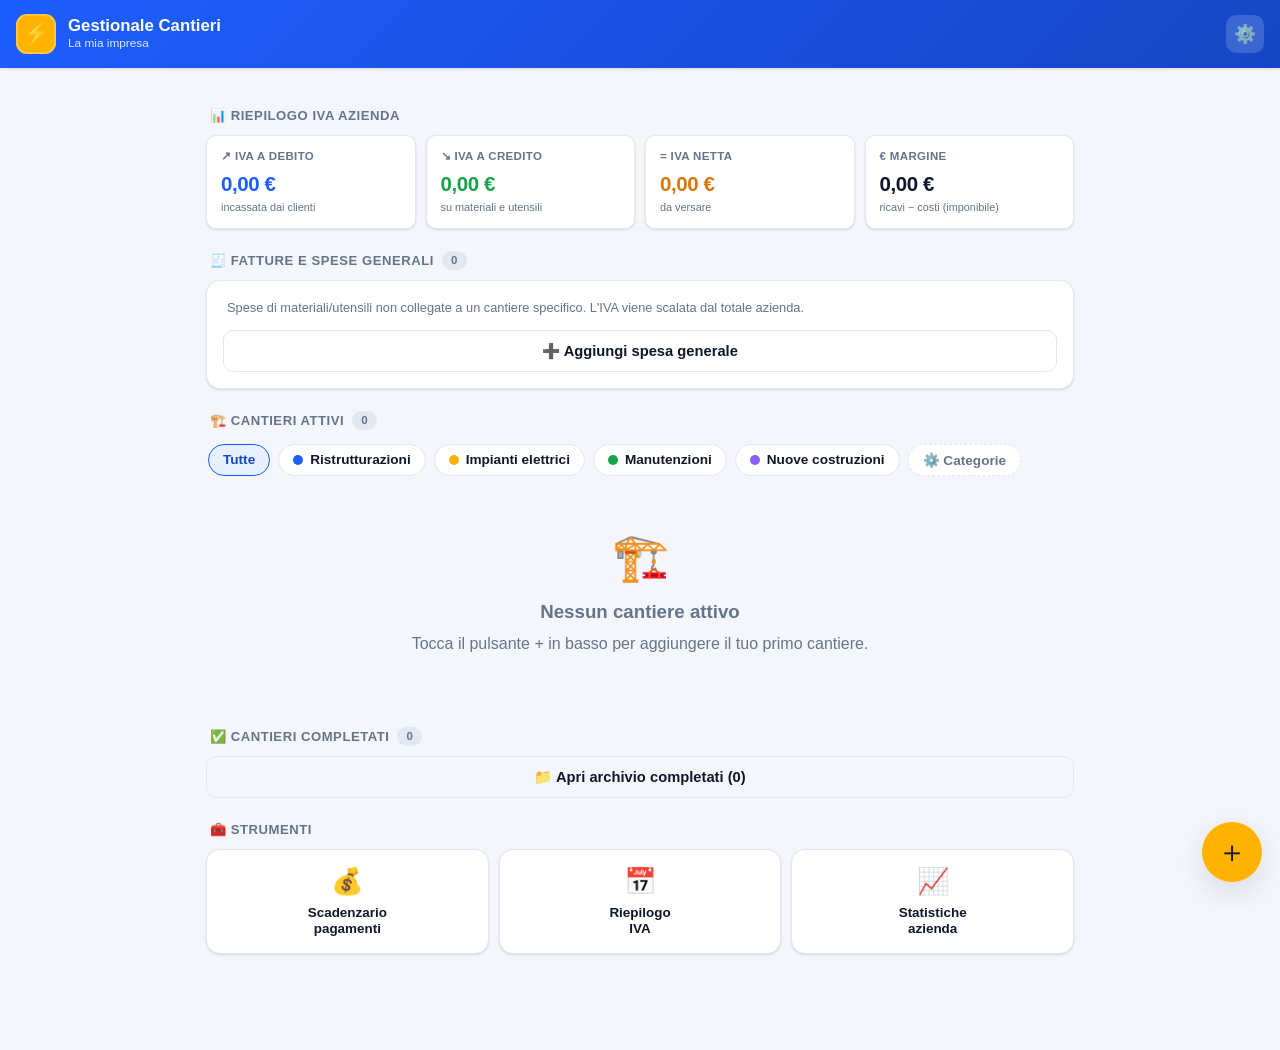
==== gestionale.html @ 8a5abad6 "Mostra la proiezione dell'IVA netta nel form della spesa Aggiungendo o modificando una spesa, il for" ====
<!DOCTYPE html>
<html lang="it">
<head>
<meta charset="UTF-8">
<meta name="viewport" content="width=device-width, initial-scale=1.0, viewport-fit=cover, maximum-scale=5.0">
<meta name="theme-color" content="#1e5eff">
<meta name="description" content="Gestionale cantieri per elettricista e impresa di ristrutturazioni: cantieri per categorie, fatture, scarico IVA, scadenzario, preventivi, statistiche.">
<meta name="apple-mobile-web-app-capable" content="yes">
<meta name="apple-mobile-web-app-title" content="Cantieri">
<link rel="icon" href="[data-uri]" type="image/svg+xml">
<title>Gestionale Cantieri</title>
<style>
/* =========================================================================
   Gestionale Cantieri — Foglio di stile
   Mobile-first, tema chiaro/scuro automatico. Nessuna dipendenza esterna.
   ========================================================================= */

:root {
  --primary: #1e5eff;
  --primary-dark: #1546c4;
  --primary-soft: #e8efff;
  --accent: #ffb300;        /* giallo "elettrico" */
  --accent-dark: #e09e00;

  --ok: #16a34a;
  --ok-soft: #e6f6ec;
  --warn: #d97706;
  --warn-soft: #fdf1dd;
  --danger: #dc2626;
  --danger-soft: #fbe6e6;

  --bg: #f4f6fb;
  --surface: #ffffff;
  --surface-2: #f8fafc;
  --border: #e2e8f0;
  --text: #0f172a;
  --text-soft: #64748b;
  --shadow: 0 1px 3px rgba(15, 23, 42, .08), 0 1px 2px rgba(15, 23, 42, .06);
  --shadow-lg: 0 10px 30px rgba(15, 23, 42, .12);
  --radius: 14px;
  --radius-sm: 10px;
  --safe-bottom: env(safe-area-inset-bottom, 0px);
}

/* Token del tema scuro, riusati sia dalla preferenza di sistema sia dal
   toggle esplicito del visualizzatore (data-theme). */
@media (prefers-color-scheme: dark) {
  :root {
    --primary: #5b8bff;
    --primary-dark: #3b6ff0;
    --primary-soft: #16244a;
    --accent: #ffc23d;
    --accent-dark: #e0a52a;

    --ok: #4ade80;
    --ok-soft: #10321f;
    --warn: #fbbf24;
    --warn-soft: #34260c;
    --danger: #f87171;
    --danger-soft: #3a1414;

    --bg: #0b1020;
    --surface: #131a2e;
    --surface-2: #0f1526;
    --border: #263149;
    --text: #e9eefb;
    --text-soft: #93a1bd;
    --shadow: 0 1px 3px rgba(0, 0, 0, .4);
    --shadow-lg: 0 12px 32px rgba(0, 0, 0, .5);
  }
}

/* Il toggle del visualizzatore stampa data-theme sul root: deve vincere
   sulla preferenza di sistema in entrambe le direzioni. */
:root[data-theme="dark"] {
  --primary: #5b8bff;
  --primary-dark: #3b6ff0;
  --primary-soft: #16244a;
  --accent: #ffc23d;
  --accent-dark: #e0a52a;
  --ok: #4ade80;
  --ok-soft: #10321f;
  --warn: #fbbf24;
  --warn-soft: #34260c;
  --danger: #f87171;
  --danger-soft: #3a1414;
  --bg: #0b1020;
  --surface: #131a2e;
  --surface-2: #0f1526;
  --border: #263149;
  --text: #e9eefb;
  --text-soft: #93a1bd;
  --shadow: 0 1px 3px rgba(0, 0, 0, .4);
  --shadow-lg: 0 12px 32px rgba(0, 0, 0, .5);
}
:root[data-theme="light"] {
  --primary: #1e5eff;
  --primary-dark: #1546c4;
  --primary-soft: #e8efff;
  --accent: #ffb300;
  --accent-dark: #e09e00;
  --ok: #16a34a;
  --ok-soft: #e6f6ec;
  --warn: #d97706;
  --warn-soft: #fdf1dd;
  --danger: #dc2626;
  --danger-soft: #fbe6e6;
  --bg: #f4f6fb;
  --surface: #ffffff;
  --surface-2: #f8fafc;
  --border: #e2e8f0;
  --text: #0f172a;
  --text-soft: #64748b;
  --shadow: 0 1px 3px rgba(15, 23, 42, .08), 0 1px 2px rgba(15, 23, 42, .06);
  --shadow-lg: 0 10px 30px rgba(15, 23, 42, .12);
}

* { box-sizing: border-box; }

html, body { margin: 0; padding: 0; }

body {
  font-family: -apple-system, BlinkMacSystemFont, "Segoe UI", Roboto, Helvetica, Arial, sans-serif;
  background: var(--bg);
  color: var(--text);
  line-height: 1.45;
  -webkit-font-smoothing: antialiased;
  -webkit-tap-highlight-color: transparent;
}

/* ------------------------------ Layout ---------------------------------- */
.app-header {
  position: sticky;
  top: 0;
  z-index: 20;
  background: linear-gradient(135deg, var(--primary), var(--primary-dark));
  color: #fff;
  padding: 14px 16px calc(14px);
  box-shadow: var(--shadow);
}
.app-header .brand {
  display: flex;
  align-items: center;
  gap: 12px;
}
.app-header .logo {
  width: 40px; height: 40px;
  border-radius: 11px;
  background: var(--accent);
  color: #1a1a1a;
  display: grid; place-items: center;
  font-size: 22px;
  flex: 0 0 auto;
  box-shadow: inset 0 0 0 2px rgba(255,255,255,.25);
}
.app-header h1 {
  font-size: 1.05rem;
  margin: 0;
  line-height: 1.15;
  font-weight: 700;
}
.app-header .sub {
  font-size: .74rem;
  opacity: .85;
  margin: 0;
}
.app-header .header-actions {
  margin-left: auto;
  display: flex;
  gap: 8px;
}
.icon-btn {
  background: rgba(255,255,255,.16);
  border: none;
  color: #fff;
  width: 38px; height: 38px;
  border-radius: 10px;
  font-size: 18px;
  cursor: pointer;
  display: grid; place-items: center;
  transition: background .15s;
}
.icon-btn:hover { background: rgba(255,255,255,.28); }

main {
  max-width: 900px;
  margin: 0 auto;
  padding: 16px 16px calc(96px + var(--safe-bottom));
}

.view { animation: fade .2s ease; }
@keyframes fade { from { opacity: 0; transform: translateY(4px); } to { opacity: 1; transform: none; } }

.section-title {
  font-size: .82rem;
  text-transform: uppercase;
  letter-spacing: .04em;
  color: var(--text-soft);
  font-weight: 700;
  margin: 22px 4px 10px;
  display: flex;
  align-items: center;
  gap: 8px;
}
.section-title .count {
  background: var(--border);
  color: var(--text-soft);
  border-radius: 20px;
  padding: 1px 9px;
  font-size: .72rem;
}

/* ------------------------------ Cards ----------------------------------- */
.card {
  background: var(--surface);
  border: 1px solid var(--border);
  border-radius: var(--radius);
  box-shadow: var(--shadow);
  padding: 16px;
}

/* Riepilogo IVA */
.summary-grid {
  display: grid;
  grid-template-columns: repeat(2, 1fr);
  gap: 10px;
}
@media (min-width: 620px) { .summary-grid { grid-template-columns: repeat(4, 1fr); } }

.stat {
  background: var(--surface);
  border: 1px solid var(--border);
  border-radius: var(--radius-sm);
  padding: 12px 14px;
  box-shadow: var(--shadow);
}
.stat .label {
  font-size: .72rem;
  color: var(--text-soft);
  font-weight: 600;
  text-transform: uppercase;
  letter-spacing: .03em;
  display: flex; align-items: center; gap: 5px;
}
.stat .value {
  font-size: 1.28rem;
  font-weight: 800;
  margin-top: 4px;
  letter-spacing: -.02em;
}
.stat.debito .value { color: var(--primary); }
.stat.credito .value { color: var(--ok); }
.stat.netta   .value { color: var(--warn); }
.stat.netta.credito-favore .value { color: var(--ok); }
.stat.margine .value { color: var(--text); }
.stat .hint { font-size: .68rem; color: var(--text-soft); margin-top: 2px; }

/* ------------------------- Categorie / filtri --------------------------- */
.chips {
  display: flex;
  gap: 8px;
  overflow-x: auto;
  padding: 4px 2px 8px;
  -webkit-overflow-scrolling: touch;
  scrollbar-width: thin;
}
.chip {
  flex: 0 0 auto;
  border: 1.5px solid var(--border);
  background: var(--surface);
  color: var(--text);
  border-radius: 30px;
  padding: 7px 14px;
  font-size: .85rem;
  font-weight: 600;
  cursor: pointer;
  white-space: nowrap;
  display: inline-flex;
  align-items: center;
  gap: 7px;
  transition: all .15s;
}
.chip .dot { width: 10px; height: 10px; border-radius: 50%; flex: 0 0 auto; }
.chip.active {
  border-color: var(--primary);
  background: var(--primary-soft);
  color: var(--primary-dark);
}
.chip.manage { border-style: dashed; color: var(--text-soft); }

/* ------------------------- Lista cantieri ------------------------------- */
.cantiere-group { margin-bottom: 8px; }

.cantiere-card {
  background: var(--surface);
  border: 1px solid var(--border);
  border-left: 5px solid var(--cat, var(--primary));
  border-radius: var(--radius);
  box-shadow: var(--shadow);
  padding: 14px 16px;
  margin-bottom: 10px;
  cursor: pointer;
  transition: transform .12s, box-shadow .12s;
  display: block;
  width: 100%;
  text-align: left;
}
.cantiere-card:hover { transform: translateY(-1px); box-shadow: var(--shadow-lg); }
.cantiere-card .cc-top {
  display: flex; align-items: flex-start; gap: 10px;
}
.cantiere-card .cc-name { font-weight: 700; font-size: 1.02rem; }
.cantiere-card .cc-client { color: var(--text-soft); font-size: .85rem; }
.cantiere-card .cc-meta {
  display: flex; flex-wrap: wrap; gap: 8px 14px;
  margin-top: 10px; font-size: .8rem; color: var(--text-soft);
}
.cantiere-card .cc-meta b { color: var(--text); font-weight: 700; }
.badge {
  font-size: .68rem; font-weight: 700; padding: 3px 9px; border-radius: 20px;
  text-transform: uppercase; letter-spacing: .03em; white-space: nowrap;
}
.badge.cat { color: #fff; }
.badge.stato-attivo { background: var(--primary-soft); color: var(--primary-dark); }
.badge.stato-completato { background: var(--ok-soft); color: var(--ok); }
.badge.attach { background: var(--warn-soft); color: var(--warn); }
.ml-auto { margin-left: auto; }

/* ------------------------------ Bottoni --------------------------------- */
.btn {
  appearance: none;
  border: 1.5px solid transparent;
  border-radius: var(--radius-sm);
  padding: 11px 16px;
  font-size: .92rem;
  font-weight: 700;
  cursor: pointer;
  display: inline-flex;
  align-items: center;
  justify-content: center;
  gap: 8px;
  transition: filter .15s, background .15s, transform .1s;
  text-decoration: none;
  font-family: inherit;
}
.btn:active { transform: scale(.98); }
.btn-primary { background: var(--primary); color: #fff; }
.btn-primary:hover { filter: brightness(1.05); }
.btn-accent { background: var(--accent); color: #1a1a1a; }
.btn-accent:hover { filter: brightness(1.03); }
.btn-ghost { background: transparent; border-color: var(--border); color: var(--text); }
.btn-ghost:hover { background: var(--surface-2); }
.btn-danger { background: var(--danger-soft); color: var(--danger); }
.btn-danger:hover { filter: brightness(.97); }
.btn-ok { background: var(--ok); color: #fff; }
.btn-block { width: 100%; }
.btn-sm { padding: 8px 12px; font-size: .84rem; }
.btn:disabled { opacity: .5; cursor: not-allowed; }

/* Floating action button */
.fab {
  position: fixed;
  right: 18px;
  bottom: calc(18px + var(--safe-bottom));
  z-index: 30;
  background: var(--accent);
  color: #1a1a1a;
  border: none;
  border-radius: 50%;
  width: 60px; height: 60px;
  font-size: 30px;
  box-shadow: var(--shadow-lg);
  cursor: pointer;
  display: grid; place-items: center;
  transition: transform .12s;
}
.fab:active { transform: scale(.93); }

/* --------------------------- Dettaglio cantiere ------------------------- */
.detail-header {
  display: flex; align-items: center; gap: 12px; margin-bottom: 14px;
}
.back-btn {
  background: var(--surface); border: 1px solid var(--border);
  color: var(--text); border-radius: 10px; width: 40px; height: 40px;
  font-size: 20px; cursor: pointer; flex: 0 0 auto; box-shadow: var(--shadow);
}
.detail-header h2 { margin: 0; font-size: 1.2rem; }
.detail-header .dh-sub { color: var(--text-soft); font-size: .85rem; }

.info-row {
  display: flex; justify-content: space-between; gap: 12px;
  padding: 9px 0; border-bottom: 1px solid var(--border); font-size: .92rem;
}
.info-row:last-child { border-bottom: none; }
.info-row .k { color: var(--text-soft); }
.info-row .v { font-weight: 600; text-align: right; }

/* Spese / righe fattura */
.expense-row {
  display: flex; align-items: center; gap: 12px;
  padding: 12px; border: 1px solid var(--border); border-radius: var(--radius-sm);
  margin-bottom: 8px; background: var(--surface-2);
}
.expense-row .ex-icon {
  width: 38px; height: 38px; border-radius: 9px; flex: 0 0 auto;
  display: grid; place-items: center; font-size: 18px;
  background: var(--surface); border: 1px solid var(--border);
}
.expense-row .ex-body { flex: 1 1 auto; min-width: 0; }
.expense-row .ex-title { font-weight: 700; font-size: .92rem; }
.expense-row .ex-sub { font-size: .76rem; color: var(--text-soft); }
.expense-row .ex-amount { text-align: right; flex: 0 0 auto; }
.expense-row .ex-amount .tot { font-weight: 800; }
.expense-row .ex-amount .iva { font-size: .72rem; color: var(--ok); }

.attachment-link {
  display: inline-flex; align-items: center; gap: 6px;
  font-size: .78rem; color: var(--primary); text-decoration: none; font-weight: 600;
  margin-top: 2px;
}

.empty {
  text-align: center; padding: 40px 20px; color: var(--text-soft);
}
.empty .big { font-size: 46px; margin-bottom: 8px; }
.empty p { margin: 6px 0; }

/* ------------------------------ Modale ---------------------------------- */
.modal-backdrop {
  position: fixed; inset: 0; z-index: 50;
  background: rgba(15, 23, 42, .55);
  display: flex; align-items: flex-end; justify-content: center;
  padding: 0;
  animation: fade .15s ease;
}
@media (min-width: 640px) {
  .modal-backdrop { align-items: center; padding: 20px; }
}
.modal {
  background: var(--surface);
  width: 100%;
  max-width: 560px;
  max-height: 92vh;
  overflow-y: auto;
  border-radius: 20px 20px 0 0;
  box-shadow: var(--shadow-lg);
  animation: slideup .22s ease;
  padding-bottom: calc(16px + var(--safe-bottom));
}
@media (min-width: 640px) { .modal { border-radius: 20px; } }
@keyframes slideup { from { transform: translateY(30px); opacity: .6; } to { transform: none; opacity: 1; } }

.modal-head {
  position: sticky; top: 0; background: var(--surface);
  padding: 18px 18px 12px; border-bottom: 1px solid var(--border);
  display: flex; align-items: center; gap: 10px; z-index: 2;
}
.modal-head h3 { margin: 0; font-size: 1.08rem; flex: 1 1 auto; }
.modal-head .close { background: var(--surface-2); border: 1px solid var(--border);
  width: 34px; height: 34px; border-radius: 9px; cursor: pointer; font-size: 18px; color: var(--text); }
.modal-body { padding: 16px 18px; }
.modal-foot {
  padding: 12px 18px; display: flex; gap: 10px;
  position: sticky; bottom: 0; background: var(--surface);
  border-top: 1px solid var(--border);
}

/* ------------------------------ Form ------------------------------------ */
.field { margin-bottom: 14px; }
.field label {
  display: block; font-size: .8rem; font-weight: 700;
  color: var(--text-soft); margin-bottom: 6px;
}
.field input, .field select, .field textarea {
  width: 100%; padding: 11px 12px; font-size: 16px; /* 16px evita zoom su iOS */
  border: 1.5px solid var(--border); border-radius: var(--radius-sm);
  background: var(--surface-2); color: var(--text); font-family: inherit;
}
.field input:focus, .field select:focus, .field textarea:focus {
  outline: none; border-color: var(--primary); background: var(--surface);
}
.field textarea { min-height: 70px; resize: vertical; }
.field-row { display: grid; grid-template-columns: 1fr 1fr; gap: 12px; }
.field .hint { font-size: .72rem; color: var(--text-soft); margin-top: 4px; font-weight: 400; }

.seg { display: flex; gap: 0; border: 1.5px solid var(--border); border-radius: var(--radius-sm); overflow: hidden; }
.seg button {
  flex: 1; padding: 10px; background: var(--surface-2); border: none;
  color: var(--text-soft); font-weight: 700; cursor: pointer; font-size: .88rem; font-family: inherit;
}
.seg button.active { background: var(--primary); color: #fff; }

/* file picker */
.file-drop {
  border: 1.5px dashed var(--border); border-radius: var(--radius-sm);
  padding: 14px; text-align: center; background: var(--surface-2); cursor: pointer;
  font-size: .85rem; color: var(--text-soft);
}
.file-drop.has-file { border-style: solid; border-color: var(--ok); color: var(--text); background: var(--ok-soft); }
.file-current { display: flex; align-items: center; gap: 8px; justify-content: center; font-weight: 600; }

/* mini riepilogo iva nel form */
.iva-preview {
  background: var(--primary-soft); border-radius: var(--radius-sm);
  padding: 10px 12px; font-size: .85rem; display: flex; justify-content: space-between;
  color: var(--primary-dark); font-weight: 700; margin-top: 4px;
}

/* proiezione: effetto della spesa sull'IVA netta prevista */
.iva-proj {
  margin-top: 8px; border: 1px solid var(--border); border-radius: var(--radius-sm);
  background: var(--surface-2); padding: 10px 12px;
}
.iva-proj .proj-title {
  font-size: .72rem; font-weight: 800; color: var(--text-soft);
  text-transform: uppercase; letter-spacing: .03em; margin-bottom: 8px;
}
.iva-proj .proj-row {
  display: flex; justify-content: space-between; align-items: baseline;
  font-size: .86rem; padding: 4px 0; gap: 10px;
}
.iva-proj .proj-row span { color: var(--text); }
.iva-proj .proj-row em { color: var(--text-soft); font-style: normal; font-size: .76rem; }
.iva-proj .proj-row b { font-weight: 800; white-space: nowrap; }
.iva-proj .proj-row .add { color: var(--ok); font-size: .72rem; font-weight: 800; }
.iva-proj .proj-row.net {
  border-top: 1px dashed var(--border); margin-top: 4px; padding-top: 8px; font-size: .92rem;
}
.iva-proj .proj-row.net span { font-weight: 700; }
.iva-proj .proj-row.net b.versare { color: var(--warn); }
.iva-proj .proj-row.net b.credito { color: var(--ok); }

/* Categorie manager */
.cat-item {
  display: flex; align-items: center; gap: 10px; padding: 8px;
  border: 1px solid var(--border); border-radius: var(--radius-sm); margin-bottom: 8px;
}
.cat-item input[type=text] { flex: 1; padding: 8px 10px; font-size: 15px; border: 1px solid var(--border); border-radius: 8px; background: var(--surface-2); color: var(--text); }
.cat-item input[type=color] { width: 40px; height: 38px; border: 1px solid var(--border); border-radius: 8px; padding: 2px; background: var(--surface-2); cursor: pointer; }
.cat-item button { background: var(--danger-soft); color: var(--danger); border: none; width: 38px; height: 38px; border-radius: 8px; cursor: pointer; font-size: 16px; }

/* toast */
.toast {
  position: fixed; left: 50%; bottom: calc(90px + var(--safe-bottom));
  transform: translateX(-50%);
  background: var(--text); color: var(--bg);
  padding: 11px 18px; border-radius: 30px; font-size: .88rem; font-weight: 600;
  box-shadow: var(--shadow-lg); z-index: 60; opacity: 0; transition: opacity .2s, transform .2s;
  pointer-events: none; max-width: 90vw; text-align: center;
}
.toast.show { opacity: 1; transform: translateX(-50%) translateY(-4px); }

.hidden { display: none !important; }

/* progress bar sotto header per completamento cantiere */
.mini-note { font-size: .8rem; color: var(--text-soft); margin: 2px 4px 0; }

.divider { height: 1px; background: var(--border); margin: 16px 0; border: none; }

.row-actions { display: flex; gap: 8px; flex-wrap: wrap; margin-top: 12px; }
.row-actions .btn { flex: 1 1 auto; }

.tag-tipo { font-size: .68rem; padding: 2px 7px; border-radius: 6px; background: var(--border); color: var(--text-soft); font-weight: 700; }

/* ------------------------- Strumenti (dashboard) ------------------------ */
.tools-grid { display: grid; grid-template-columns: 1fr 1fr; gap: 10px; }
.tools-grid.tools-3 { grid-template-columns: repeat(3, 1fr); }
.tool-btn {
  background: var(--surface); border: 1px solid var(--border); border-radius: var(--radius);
  box-shadow: var(--shadow); padding: 16px 10px; cursor: pointer; color: var(--text);
  display: flex; flex-direction: column; align-items: center; gap: 8px;
  font-weight: 700; font-size: .84rem; text-align: center; line-height: 1.2; font-family: inherit;
  transition: transform .12s, box-shadow .12s;
}
.tool-btn:hover { transform: translateY(-1px); box-shadow: var(--shadow-lg); }
.tool-btn .ti { font-size: 26px; }

/* ------------------------------ Banner scadenze ------------------------- */
.scad-banner {
  width: 100%; margin-top: 12px; border: 1px solid var(--border); background: var(--surface);
  border-radius: var(--radius); box-shadow: var(--shadow); padding: 12px 16px; cursor: pointer;
  display: flex; align-items: center; justify-content: space-around; gap: 10px;
  font-size: .82rem; color: var(--text-soft); font-weight: 600; font-family: inherit; text-align: center;
}
.scad-banner b { display: block; font-size: 1.05rem; color: var(--text); margin-top: 2px; }
.scad-banner .sep { width: 1px; height: 34px; background: var(--border); }
.scad-banner:hover { box-shadow: var(--shadow-lg); }

/* --------------------------- Badge pagamento ---------------------------- */
.pay-badge { font-size: .68rem; font-weight: 800; padding: 2px 8px; border-radius: 20px; letter-spacing: .02em; }
.pay-badge.paid { background: var(--ok-soft); color: var(--ok); }
.pay-badge.due { background: var(--warn-soft); color: var(--warn); }

/* --------------------------- Tabella trimestri -------------------------- */
.tri-head, .tri-row {
  display: grid; grid-template-columns: 1.7fr 1fr 1fr 1fr; gap: 6px; align-items: center;
  padding: 9px 4px; font-size: .82rem; text-align: right;
}
.tri-head { font-size: .68rem; text-transform: uppercase; letter-spacing: .03em; color: var(--text-soft); font-weight: 700; border-bottom: 1.5px solid var(--border); }
.tri-head span:first-child, .tri-row .tri-nome { text-align: left; }
.tri-row { border-bottom: 1px solid var(--border); }
.tri-row .tri-nome { font-weight: 600; font-size: .8rem; }
.tri-row.tri-tot { border-top: 2px solid var(--border); border-bottom: none; font-weight: 800; margin-top: 2px; }
.tri-row.tri-tot .tri-nome { font-weight: 800; }

/* ---------------------------- Voci preventivo --------------------------- */
.voci-table { margin: 10px 0; border-top: 1px solid var(--border); }
.voce-line { display: flex; gap: 8px; padding: 7px 0; border-bottom: 1px solid var(--border); font-size: .86rem; align-items: center; }
.voce-line .d { flex: 1 1 auto; min-width: 0; }
.voce-line .q { color: var(--text-soft); font-size: .78rem; white-space: nowrap; }
.voce-line .t { font-weight: 700; white-space: nowrap; min-width: 70px; text-align: right; }

.voce-input { margin-bottom: 10px; padding: 10px; border: 1px solid var(--border); border-radius: var(--radius-sm); background: var(--surface-2); }
.voce-input > input { width: 100%; padding: 9px 10px; font-size: 16px; border: 1.5px solid var(--border); border-radius: 8px; background: var(--surface); color: var(--text); margin-bottom: 8px; }
.voce-nums { display: flex; align-items: center; gap: 6px; }
.voce-nums input { flex: 1; padding: 9px 8px; font-size: 16px; border: 1.5px solid var(--border); border-radius: 8px; background: var(--surface); color: var(--text); min-width: 0; }
.voce-nums .times { color: var(--text-soft); font-weight: 700; }
.voce-nums .voce-del { background: var(--danger-soft); color: var(--danger); border: none; width: 40px; height: 40px; border-radius: 8px; cursor: pointer; font-size: 15px; flex: 0 0 auto; }

.prev-badge { font-size: .72rem; font-weight: 700; padding: 3px 10px; border-radius: 20px; }
.prev-badge.s-bozza { background: var(--border); color: var(--text-soft); }
.prev-badge.s-inviato { background: var(--primary-soft); color: var(--primary-dark); }
.prev-badge.s-accettato { background: var(--ok-soft); color: var(--ok); }
.prev-badge.s-rifiutato { background: var(--danger-soft); color: var(--danger); }

/* ------------------------------ Galleria foto --------------------------- */
.foto-grid { display: grid; grid-template-columns: repeat(3, 1fr); gap: 8px; margin-bottom: 4px; }
@media (min-width: 520px) { .foto-grid { grid-template-columns: repeat(4, 1fr); } }
.foto-item { position: relative; aspect-ratio: 1; border-radius: var(--radius-sm); overflow: hidden; border: 1px solid var(--border); background: var(--surface-2); }
.foto-item img { width: 100%; height: 100%; object-fit: cover; cursor: pointer; display: block; }
.foto-del {
  position: absolute; top: 4px; right: 4px; width: 26px; height: 26px; border-radius: 50%;
  background: rgba(15,23,42,.65); color: #fff; border: none; cursor: pointer; font-size: 13px;
  display: grid; place-items: center; line-height: 1;
}

/* ------------------------------ Logo impresa ---------------------------- */
.logo-setting { display: flex; align-items: center; gap: 14px; }
.logo-preview {
  width: 84px; height: 84px; flex: 0 0 auto; border: 1.5px dashed var(--border);
  border-radius: var(--radius-sm); background: var(--surface-2); display: grid; place-items: center;
  overflow: hidden; text-align: center; color: var(--text-soft); font-size: .72rem; font-weight: 600;
}
.logo-preview img { max-width: 100%; max-height: 100%; object-fit: contain; }

/* ------------------------------ Grafici a barre ------------------------- */
.bars { display: flex; flex-direction: column; gap: 12px; }
.bar-row { display: grid; grid-template-columns: 92px 1fr auto; gap: 10px; align-items: center; }
.bar-label { font-size: .8rem; font-weight: 600; overflow: hidden; text-overflow: ellipsis; white-space: nowrap; }
.bar-track { background: var(--surface-2); border-radius: 20px; height: 16px; overflow: hidden; border: 1px solid var(--border); }
.bar-fill { height: 100%; border-radius: 20px; min-width: 3px; transition: width .3s ease; }
.bar-val { font-size: .8rem; font-weight: 800; white-space: nowrap; }

</style>
</head>
<body>
<header class="app-header">
    <div class="brand">
      <div class="logo">⚡</div>
      <div style="min-width:0">
        <h1>Gestionale Cantieri</h1>
        <p class="sub" id="header-sub">Caricamento…</p>
      </div>
      <div class="header-actions">
        <button class="icon-btn" data-action="settings" title="Impostazioni e backup" aria-label="Impostazioni">⚙️</button>
      </div>
    </div>
  </header>

  <main id="app">
    <div class="empty"><div class="big">⚡</div><p>Caricamento in corso…</p></div>
  </main>

  <button class="fab" id="fab" title="Nuovo cantiere" aria-label="Nuovo cantiere">＋</button>
<script>
/* =========================================================================
   db.js — Persistenza locale con IndexedDB
   - Un archivio "kv" per lo stato dell'app (JSON: categorie, cantieri, spese)
   - Un archivio "files" per gli allegati (fatture in foto/PDF salvate come Blob)
   Tutto resta sul dispositivo dell'utente. Nessun server, nessun invio online.
   ========================================================================= */
(function (global) {
  'use strict';

  const DB_NAME = 'gestionale-cantieri';
  const DB_VERSION = 1;
  const STORE_KV = 'kv';
  const STORE_FILES = 'files';
  const STATE_KEY = 'state';

  let _db = null;

  function open() {
    return new Promise((resolve, reject) => {
      if (_db) return resolve(_db);
      if (!global.indexedDB) return reject(new Error('IndexedDB non supportato su questo browser.'));
      const req = indexedDB.open(DB_NAME, DB_VERSION);
      req.onupgradeneeded = (e) => {
        const db = e.target.result;
        if (!db.objectStoreNames.contains(STORE_KV)) db.createObjectStore(STORE_KV);
        if (!db.objectStoreNames.contains(STORE_FILES)) db.createObjectStore(STORE_FILES);
      };
      req.onsuccess = () => { _db = req.result; resolve(_db); };
      req.onerror = () => reject(req.error);
    });
  }

  function tx(store, mode) {
    return open().then((db) => db.transaction(store, mode).objectStore(store));
  }

  function reqToPromise(request) {
    return new Promise((resolve, reject) => {
      request.onsuccess = () => resolve(request.result);
      request.onerror = () => reject(request.error);
    });
  }

  // ---- Stato applicazione (JSON) ----
  async function loadState() {
    const store = await tx(STORE_KV, 'readonly');
    return reqToPromise(store.get(STATE_KEY));
  }
  async function saveState(state) {
    const store = await tx(STORE_KV, 'readwrite');
    return reqToPromise(store.put(state, STATE_KEY));
  }

  // ---- Allegati (Blob) ----
  async function saveFile(id, blob) {
    const store = await tx(STORE_FILES, 'readwrite');
    return reqToPromise(store.put(blob, id));
  }
  async function getFile(id) {
    const store = await tx(STORE_FILES, 'readonly');
    return reqToPromise(store.get(id));
  }
  async function deleteFile(id) {
    if (!id) return;
    const store = await tx(STORE_FILES, 'readwrite');
    return reqToPromise(store.delete(id));
  }
  async function getAllFileKeys() {
    const store = await tx(STORE_FILES, 'readonly');
    return reqToPromise(store.getAllKeys());
  }

  // ---- Backup / Ripristino (esporta tutto: dati + allegati in base64) ----
  function blobToDataURL(blob) {
    return new Promise((resolve, reject) => {
      const r = new FileReader();
      r.onload = () => resolve(r.result);
      r.onerror = () => reject(r.error);
      r.readAsDataURL(blob);
    });
  }
  function dataURLToBlob(dataURL) {
    const [head, b64] = dataURL.split(',');
    const mime = (head.match(/data:(.*?);base64/) || [])[1] || 'application/octet-stream';
    const bin = atob(b64);
    const arr = new Uint8Array(bin.length);
    for (let i = 0; i < bin.length; i++) arr[i] = bin.charCodeAt(i);
    return new Blob([arr], { type: mime });
  }

  async function exportAll(state) {
    const keys = await getAllFileKeys();
    const files = {};
    for (const k of keys) {
      const blob = await getFile(k);
      if (blob) files[k] = await blobToDataURL(blob);
    }
    return { format: 'gestionale-cantieri-backup', version: 1, exportedAt: new Date().toISOString(), state, files };
  }

  async function importAll(backup) {
    if (!backup || backup.format !== 'gestionale-cantieri-backup') {
      throw new Error('File di backup non valido.');
    }
    // ripristina allegati
    if (backup.files) {
      for (const k of Object.keys(backup.files)) {
        await saveFile(k, dataURLToBlob(backup.files[k]));
      }
    }
    if (backup.state) await saveState(backup.state);
    return backup.state;
  }

  global.DB = {
    loadState, saveState,
    saveFile, getFile, deleteFile, getAllFileKeys,
    exportAll, importAll
  };
})(window);

</script>
<script>
/* =========================================================================
   app.js — Gestionale Cantieri
   Logica dell'applicazione, calcolo IVA, interfaccia.
   Nessun framework: JavaScript puro, funziona offline e da file locale.
   ========================================================================= */
(function () {
  'use strict';

  /* --------------------------- Stato applicazione ---------------------------
     state = {
       azienda: string,
       categorie: [ {id, nome, colore} ],
       cantieri: [ {
          id, nome, cliente, indirizzo, categoriaId, stato('attivo'|'completato'),
          dataInizio, dataFine, note,
          fatturaOrigine: {numero, data, imponibile, aliquota, fileId, fileName} | null,
          spese: [ {id, descrizione, tipo('materiale'|'utensile'), fornitore, numeroDoc,
                    data, imponibile, aliquota, fileId, fileName} ]
       } ],
       speseGenerali: [ ...come spese ]
     }
  --------------------------------------------------------------------------- */

  let state = null;

  const DEFAULT_STATE = () => ({
    azienda: 'La mia impresa',
    categorie: [
      { id: uid(), nome: 'Ristrutturazioni', colore: '#1e5eff' },
      { id: uid(), nome: 'Impianti elettrici', colore: '#ffb300' },
      { id: uid(), nome: 'Manutenzioni', colore: '#16a34a' },
      { id: uid(), nome: 'Nuove costruzioni', colore: '#8b5cf6' }
    ],
    cantieri: [],
    speseGenerali: []
  });

  const ALIQUOTE = [22, 10, 4, 0]; // aliquote IVA italiane comuni
  const DEFAULT_ALIQUOTA = 22;

  /* --------------------------------- Router --------------------------------- */
  let route = { name: 'dashboard', id: null };
  let dashboardFilter = 'tutte'; // id categoria oppure 'tutte'

  /* --------------------------------- Utilità -------------------------------- */
  function uid() {
    if (window.crypto && crypto.randomUUID) return crypto.randomUUID();
    return 'id-' + Date.now().toString(36) + '-' + Math.random().toString(36).slice(2, 8);
  }

  function euro(n) {
    const v = Number(n) || 0;
    return v.toLocaleString('it-IT', { style: 'currency', currency: 'EUR' });
  }

  function num(v) {
    if (typeof v === 'number') return v;
    if (!v) return 0;
    return parseFloat(String(v).replace(',', '.')) || 0;
  }

  function ivaOf(imponibile, aliquota) {
    return num(imponibile) * (num(aliquota) / 100);
  }
  function totaleOf(imponibile, aliquota) {
    return num(imponibile) + ivaOf(imponibile, aliquota);
  }
  // Ritenuta d'acconto (es. 4% ritenuta condominiale): calcolata sull'imponibile
  function ritenutaOf(f) { return f ? num(f.imponibile) * (num(f.ritenuta) / 100) : 0; }
  // Netto effettivamente incassato dal cliente = totale fattura − ritenuta
  function nettoIncassoFattura(f) { return f ? totaleOf(f.imponibile, f.aliquota) - ritenutaOf(f) : 0; }

  // Numerazione automatica: cerca il progressivo massimo dell'anno e incrementa
  function prossimoProgressivo(kind) {
    const y = annoOf(todayISO());
    let max = 0;
    state.cantieri.forEach(c => {
      const n = kind === 'preventivo' ? (c.preventivo && c.preventivo.numero) : (c.fatturaOrigine && c.fatturaOrigine.numero);
      if (!n) return;
      const m = String(n).match(/(\d{4})\s*[\/\-]\s*0*(\d+)/);
      if (m && parseInt(m[1], 10) === y) max = Math.max(max, parseInt(m[2], 10));
    });
    return max + 1;
  }
  function prossimoNumeroFattura() { return annoOf(todayISO()) + '/' + String(prossimoProgressivo('fattura')).padStart(3, '0'); }
  function prossimoNumeroPreventivo() { return 'P-' + annoOf(todayISO()) + '/' + String(prossimoProgressivo('preventivo')).padStart(2, '0'); }

  function fmtDate(iso) {
    if (!iso) return '—';
    const d = new Date(iso + (iso.length === 10 ? 'T00:00:00' : ''));
    if (isNaN(d)) return iso;
    return d.toLocaleDateString('it-IT', { day: '2-digit', month: '2-digit', year: 'numeric' });
  }

  function todayISO() {
    const d = new Date();
    const off = d.getTimezoneOffset();
    return new Date(d.getTime() - off * 60000).toISOString().slice(0, 10);
  }

  function esc(s) {
    return String(s == null ? '' : s)
      .replace(/&/g, '&amp;').replace(/</g, '&lt;').replace(/>/g, '&gt;')
      .replace(/"/g, '&quot;').replace(/'/g, '&#39;');
  }

  function getCategoria(id) {
    return state.categorie.find(c => c.id === id) || null;
  }

  function categoriaColore(id) {
    const c = getCategoria(id);
    return c ? c.colore : '#94a3b8';
  }
  function categoriaNome(id) {
    const c = getCategoria(id);
    return c ? c.nome : 'Senza categoria';
  }

  /* ------------------------- Calcoli IVA aggregati -------------------------- */
  // Riepilogo IVA per un cantiere: debito (fattura al cliente) - credito (spese)
  function cantiereRiepilogo(cant) {
    const debito = cant.fatturaOrigine ? ivaOf(cant.fatturaOrigine.imponibile, cant.fatturaOrigine.aliquota) : 0;
    let credito = 0, costiImponibile = 0;
    (cant.spese || []).forEach(s => {
      credito += ivaOf(s.imponibile, s.aliquota);
      costiImponibile += num(s.imponibile);
    });
    const ricavoImponibile = cant.fatturaOrigine ? num(cant.fatturaOrigine.imponibile) : 0;
    return {
      ivaDebito: debito,
      ivaCredito: credito,
      ivaNetta: debito - credito,       // > 0 = IVA da versare, < 0 = credito IVA
      ricavoImponibile,
      costiImponibile,
      margine: ricavoImponibile - costiImponibile
    };
  }

  // Riepilogo globale: tutti i cantieri + spese generali
  function globalRiepilogo() {
    let debito = 0, credito = 0, ricavo = 0, costi = 0;
    state.cantieri.forEach(c => {
      const r = cantiereRiepilogo(c);
      debito += r.ivaDebito; credito += r.ivaCredito;
      ricavo += r.ricavoImponibile; costi += r.costiImponibile;
    });
    (state.speseGenerali || []).forEach(s => {
      credito += ivaOf(s.imponibile, s.aliquota);
      costi += num(s.imponibile);
    });
    return {
      ivaDebito: debito, ivaCredito: credito, ivaNetta: debito - credito,
      ricavoImponibile: ricavo, costiImponibile: costi, margine: ricavo - costi
    };
  }

  /* ------------------------------ Persistenza ------------------------------- */
  let saveTimer = null;
  function persist() {
    clearTimeout(saveTimer);
    saveTimer = setTimeout(() => {
      DB.saveState(state).catch(err => {
        console.error(err);
        toast('⚠️ Errore nel salvataggio dati');
      });
    }, 120);
  }

  /* -------------------------------- Toast ----------------------------------- */
  let toastTimer = null;
  function toast(msg) {
    let el = document.getElementById('toast');
    if (!el) {
      el = document.createElement('div');
      el.id = 'toast'; el.className = 'toast';
      document.body.appendChild(el);
    }
    el.textContent = msg;
    el.classList.add('show');
    clearTimeout(toastTimer);
    toastTimer = setTimeout(() => el.classList.remove('show'), 2400);
  }

  /* ============================== RENDERING ================================= */
  const app = () => document.getElementById('app');

  function render() {
    updateHeader();
    if (route.name === 'dashboard') renderDashboard();
    else if (route.name === 'cantiere') renderCantiere(route.id);
    else if (route.name === 'archivio') renderArchivio();
    else if (route.name === 'scadenzario') renderScadenzario();
    else if (route.name === 'riepilogo') renderRiepilogoPeriodo();
    else if (route.name === 'statistiche') renderStatistiche();
    else renderDashboard();
    window.scrollTo({ top: 0, behavior: 'auto' });
  }

  function updateHeader() {
    const sub = document.getElementById('header-sub');
    if (sub) sub.textContent = state.azienda || 'Gestionale Cantieri';
  }

  /* ----------------------------- DASHBOARD ---------------------------------- */
  function renderDashboard() {
    const attivi = state.cantieri.filter(c => c.stato === 'attivo');
    const completati = state.cantieri.filter(c => c.stato === 'completato');
    const g = globalRiepilogo();

    // filtro categorie
    let filtered = attivi;
    if (dashboardFilter !== 'tutte') {
      filtered = attivi.filter(c => (c.categoriaId || 'nessuna') === dashboardFilter);
    }

    // raggruppa per categoria
    const groups = {};
    filtered.forEach(c => {
      const k = c.categoriaId || 'nessuna';
      (groups[k] = groups[k] || []).push(c);
    });
    // ordina categorie secondo l'ordine definito, poi "senza categoria"
    const orderedKeys = state.categorie.map(c => c.id).filter(k => groups[k]);
    if (groups['nessuna']) orderedKeys.push('nessuna');

    let html = '';

    // --- Riepilogo IVA azienda ---
    html += `<section class="view">`;
    html += `<div class="section-title">📊 Riepilogo IVA azienda</div>`;
    html += summaryGrid(g, true);
    html += scadenzeBanner();

    // --- Spese generali (non legate a un cantiere) ---
    const speseGen = state.speseGenerali || [];
    html += `<div class="section-title">🧾 Fatture e spese generali <span class="count">${speseGen.length}</span></div>`;
    html += `<div class="card">`;
    html += `<p class="mini-note">Spese di materiali/utensili non collegate a un cantiere specifico. L'IVA viene scalata dal totale azienda.</p>`;
    if (speseGen.length) {
      html += `<div style="margin-top:12px">` + speseGen.map(s => expenseRow(s, 'generale')).join('') + `</div>`;
    }
    html += `<button class="btn btn-ghost btn-block" data-action="add-spesa-generale" style="margin-top:12px">➕ Aggiungi spesa generale</button>`;
    html += `</div>`;

    // --- Categorie / filtro ---
    html += `<div class="section-title">🏗️ Cantieri attivi <span class="count">${attivi.length}</span></div>`;
    html += `<div class="chips">`;
    html += chip('tutte', 'Tutte', null, dashboardFilter === 'tutte');
    state.categorie.forEach(c => {
      const n = attivi.filter(x => x.categoriaId === c.id).length;
      html += chip(c.id, `${c.nome}${n ? ' · ' + n : ''}`, c.colore, dashboardFilter === c.id);
    });
    const senza = attivi.filter(x => !x.categoriaId).length;
    if (senza) html += chip('nessuna', `Senza categoria · ${senza}`, '#94a3b8', dashboardFilter === 'nessuna');
    html += `<button class="chip manage" data-action="manage-categorie">⚙️ Categorie</button>`;
    html += `</div>`;

    // --- Lista cantieri raggruppati ---
    if (!attivi.length) {
      html += emptyState('🏗️', 'Nessun cantiere attivo', 'Tocca il pulsante + in basso per aggiungere il tuo primo cantiere.');
    } else if (!filtered.length) {
      html += emptyState('🔍', 'Nessun cantiere in questa categoria', 'Cambia filtro oppure aggiungi un nuovo cantiere.');
    } else {
      orderedKeys.forEach(k => {
        const cat = getCategoria(k);
        const nome = cat ? cat.nome : 'Senza categoria';
        const col = cat ? cat.colore : '#94a3b8';
        html += `<div class="cantiere-group">`;
        html += `<div class="section-title"><span class="dot" style="width:10px;height:10px;border-radius:50%;background:${col};display:inline-block"></span> ${esc(nome)} <span class="count">${groups[k].length}</span></div>`;
        groups[k].forEach(c => { html += cantiereCard(c); });
        html += `</div>`;
      });
    }

    // --- Archivio completati ---
    html += `<div class="section-title" style="margin-top:26px">✅ Cantieri completati <span class="count">${completati.length}</span></div>`;
    html += `<button class="btn btn-ghost btn-block" data-action="open-archivio">📁 Apri archivio completati (${completati.length})</button>`;

    // --- Strumenti ---
    html += `<div class="section-title" style="margin-top:22px">🧰 Strumenti</div>`;
    html += `<div class="tools-grid tools-3">
      <button class="tool-btn" data-action="open-scadenzario"><span class="ti">💰</span><span>Scadenzario<br>pagamenti</span></button>
      <button class="tool-btn" data-action="open-riepilogo"><span class="ti">📅</span><span>Riepilogo<br>IVA</span></button>
      <button class="tool-btn" data-action="open-statistiche"><span class="ti">📈</span><span>Statistiche<br>azienda</span></button>
    </div>`;

    html += `</section>`;
    app().innerHTML = html;

    caricaAllegatiVisibili();
    document.getElementById('fab').classList.remove('hidden');
  }

  function summaryGrid(r, showMargine) {
    const nettaFavore = r.ivaNetta < 0;
    return `<div class="summary-grid">
      <div class="stat debito">
        <div class="label">↗ IVA a debito</div>
        <div class="value">${euro(r.ivaDebito)}</div>
        <div class="hint">incassata dai clienti</div>
      </div>
      <div class="stat credito">
        <div class="label">↘ IVA a credito</div>
        <div class="value">${euro(r.ivaCredito)}</div>
        <div class="hint">su materiali e utensili</div>
      </div>
      <div class="stat netta ${nettaFavore ? 'credito-favore' : ''}">
        <div class="label">= IVA netta</div>
        <div class="value">${euro(Math.abs(r.ivaNetta))}</div>
        <div class="hint">${nettaFavore ? 'a tuo credito' : 'da versare'}</div>
      </div>
      ${showMargine ? `<div class="stat margine">
        <div class="label">€ Margine</div>
        <div class="value">${euro(r.margine)}</div>
        <div class="hint">ricavi − costi (imponibile)</div>
      </div>` : ''}
    </div>`;
  }

  function chip(id, label, colore, active) {
    const dot = colore ? `<span class="dot" style="background:${colore}"></span>` : '';
    return `<button class="chip ${active ? 'active' : ''}" data-action="filter" data-id="${id}">${dot}${esc(label)}</button>`;
  }

  function cantiereCard(c) {
    const col = categoriaColore(c.categoriaId);
    const r = cantiereRiepilogo(c);
    const hasFattura = !!c.fatturaOrigine;
    const nSpese = (c.spese || []).length;
    return `<button class="cantiere-card" style="--cat:${col}" data-action="open-cantiere" data-id="${c.id}">
      <div class="cc-top">
        <div style="flex:1 1 auto;min-width:0">
          <div class="cc-name">${esc(c.nome)}</div>
          <div class="cc-client">${c.cliente ? esc(c.cliente) : 'Cliente non indicato'}${c.indirizzo ? ' · ' + esc(c.indirizzo) : ''}</div>
        </div>
        <span class="badge cat" style="background:${col}">${esc(categoriaNome(c.categoriaId))}</span>
      </div>
      <div class="cc-meta">
        <span>${hasFattura ? '🧾 Fattura: <b>' + euro(totaleOf(c.fatturaOrigine.imponibile, c.fatturaOrigine.aliquota)) + '</b>' : '🧾 <span style="color:var(--warn)">Fattura mancante</span>'}</span>
        <span>🛠️ Spese: <b>${nSpese}</b></span>
        <span>IVA netta: <b style="color:${r.ivaNetta < 0 ? 'var(--ok)' : 'var(--warn)'}">${euro(Math.abs(r.ivaNetta))}</b> ${r.ivaNetta < 0 ? '(credito)' : '(da versare)'}</span>
      </div>
    </button>`;
  }

  /* ----------------------------- DETTAGLIO CANTIERE ------------------------- */
  function renderCantiere(id) {
    const c = state.cantieri.find(x => x.id === id);
    if (!c) { route = { name: 'dashboard' }; return renderDashboard(); }
    const r = cantiereRiepilogo(c);
    const col = categoriaColore(c.categoriaId);
    const completato = c.stato === 'completato';

    let html = `<section class="view">`;
    html += `<div class="detail-header">
      <button class="back-btn" data-action="back">←</button>
      <div style="flex:1 1 auto;min-width:0">
        <h2>${esc(c.nome)}</h2>
        <div class="dh-sub">
          <span class="badge cat" style="background:${col}">${esc(categoriaNome(c.categoriaId))}</span>
          <span class="badge ${completato ? 'stato-completato' : 'stato-attivo'}">${completato ? '✅ Completato' : '🏗️ In corso'}</span>
        </div>
      </div>
      <button class="icon-btn" style="background:var(--surface);border:1px solid var(--border);color:var(--text)" data-action="edit-cantiere" data-id="${c.id}">✏️</button>
    </div>`;

    // Riepilogo IVA cantiere
    html += `<div class="section-title">📊 Riepilogo IVA cantiere</div>`;
    html += summaryGrid(r, true);

    // Info cantiere
    html += `<div class="section-title">ℹ️ Informazioni</div>`;
    html += `<div class="card">`;
    html += infoRow('Cliente', c.cliente || '—');
    html += infoRow('Indirizzo', c.indirizzo || '—');
    html += infoRow('Categoria', categoriaNome(c.categoriaId));
    html += infoRow('Inizio lavori', fmtDate(c.dataInizio));
    if (completato) html += infoRow('Fine lavori', fmtDate(c.dataFine));
    if (c.note) html += infoRow('Note', esc(c.note));
    html += `</div>`;

    // Preventivo
    html += preventivoSection(c);

    // Fattura d'origine
    html += `<div class="section-title">🧾 Fattura d'origine (al cliente)</div>`;
    html += `<div class="card">`;
    if (c.fatturaOrigine) {
      const f = c.fatturaOrigine;
      html += infoRow('Numero fattura', f.numero || '—');
      html += infoRow('Data', fmtDate(f.data));
      html += infoRow('Imponibile', euro(f.imponibile));
      html += infoRow(`IVA (${f.aliquota}%)`, euro(ivaOf(f.imponibile, f.aliquota)));
      html += infoRow('Totale fattura', `<b>${euro(totaleOf(f.imponibile, f.aliquota))}</b>`);
      if (num(f.ritenuta) > 0) {
        html += infoRow(`Ritenuta d'acconto (${f.ritenuta}%)`, `−${euro(ritenutaOf(f))}`);
        html += infoRow('Netto a incassare', `<b>${euro(nettoIncassoFattura(f))}</b>`);
      }
      html += infoRow('Stato incasso', f.incassato
        ? `<span class="pay-badge paid">✅ Incassata</span>`
        : `<span class="pay-badge due">⏳ Da incassare</span>`);
      if (f.fileId) {
        html += `<div style="margin-top:10px"><a class="attachment-link" data-action="open-file" data-file="${f.fileId}" href="#">📎 ${esc(f.fileName || 'Allegato')}</a></div>`;
      }
      html += `<div class="row-actions">
        <button class="btn ${f.incassato ? 'btn-ghost' : 'btn-ok'} btn-sm" data-action="toggle-incasso" data-id="${c.id}">${f.incassato ? '↩️ Segna da incassare' : '💰 Segna incassata'}</button>
        <button class="btn btn-ghost btn-sm" data-action="edit-fattura" data-id="${c.id}">✏️ Modifica</button>
        <button class="btn btn-danger btn-sm" data-action="del-fattura" data-id="${c.id}">🗑️ Rimuovi</button>
      </div>`;
    } else {
      html += `<p class="mini-note">Nessuna fattura d'origine. È la fattura che emetti al cliente per questo cantiere: da qui parte l'IVA a debito.</p>`;
      html += `<button class="btn btn-primary btn-block" style="margin-top:12px" data-action="edit-fattura" data-id="${c.id}">➕ Allega fattura d'origine</button>`;
    }
    html += `</div>`;

    // Spese materiali / utensili
    const spese = c.spese || [];
    html += `<div class="section-title">🛠️ Spese materiali e utensili <span class="count">${spese.length}</span></div>`;
    html += `<div class="card">`;
    html += `<p class="mini-note">Ogni spesa scala la sua IVA dalla fattura d'origine (IVA a credito).</p>`;
    if (spese.length) {
      html += `<div style="margin-top:12px">` + spese.map(s => expenseRow(s, c.id)).join('') + `</div>`;
      const totSpese = spese.reduce((a, s) => a + totaleOf(s.imponibile, s.aliquota), 0);
      const totIva = spese.reduce((a, s) => a + ivaOf(s.imponibile, s.aliquota), 0);
      html += `<div class="iva-preview"><span>Totale spese: ${euro(totSpese)}</span><span>IVA scalata: ${euro(totIva)}</span></div>`;
    }
    html += `<button class="btn btn-accent btn-block" style="margin-top:12px" data-action="add-spesa" data-id="${c.id}">➕ Aggiungi spesa (materiale/utensile)</button>`;
    html += `</div>`;

    // Galleria foto
    html += fotoSection(c);

    // Azioni cantiere
    html += `<hr class="divider">`;
    html += `<div class="row-actions">
      <button class="btn btn-ghost btn-block" data-action="stampa-cantiere" data-id="${c.id}">🖨️ Stampa scheda / salva PDF</button>
    </div>`;
    html += `<div class="row-actions">`;
    if (completato) {
      html += `<button class="btn btn-ghost btn-block" data-action="riapri" data-id="${c.id}">↩️ Riapri cantiere (riporta tra gli attivi)</button>`;
    } else {
      html += `<button class="btn btn-ok btn-block" data-action="completa" data-id="${c.id}">✅ Segna come completato e archivia</button>`;
    }
    html += `</div>`;
    html += `<div class="row-actions">
      <button class="btn btn-danger btn-block" data-action="del-cantiere" data-id="${c.id}">🗑️ Elimina cantiere</button>
    </div>`;

    html += `</section>`;
    app().innerHTML = html;
    caricaAllegatiVisibili();
    document.getElementById('fab').classList.add('hidden');
  }

  function infoRow(k, v) {
    return `<div class="info-row"><span class="k">${k}</span><span class="v">${v}</span></div>`;
  }

  function expenseRow(s, ownerId) {
    const icon = s.tipo === 'utensile' ? '🔧' : '📦';
    const iva = ivaOf(s.imponibile, s.aliquota);
    const tot = totaleOf(s.imponibile, s.aliquota);
    const sub = [s.fornitore, s.numeroDoc ? 'n.' + s.numeroDoc : '', fmtDate(s.data)].filter(Boolean).join(' · ');
    const fileLink = s.fileId ? `<a class="attachment-link" data-action="open-file" data-file="${s.fileId}" href="#">📎 ${esc(s.fileName || 'Allegato')}</a>` : '';
    const payBadge = s.pagato ? `<span class="pay-badge paid">✅ Pagata</span>` : `<span class="pay-badge due">⏳ Da pagare</span>`;
    return `<div class="expense-row">
      <div class="ex-icon">${icon}</div>
      <div class="ex-body">
        <div class="ex-title">${esc(s.descrizione || (s.tipo === 'utensile' ? 'Utensile' : 'Materiale'))} <span class="tag-tipo">${s.tipo === 'utensile' ? 'UTENSILE' : 'MATERIALE'}</span></div>
        <div class="ex-sub">${esc(sub || '—')}</div>
        <div style="margin-top:4px">${payBadge}</div>
        ${fileLink}
      </div>
      <div class="ex-amount">
        <div class="tot">${euro(tot)}</div>
        <div class="iva">IVA ${euro(iva)} (${s.aliquota}%)</div>
        <div style="margin-top:6px;display:flex;gap:6px;justify-content:flex-end;flex-wrap:wrap">
          <button class="btn ${s.pagato ? 'btn-ghost' : 'btn-ok'} btn-sm" data-action="toggle-pagato" data-owner="${ownerId}" data-id="${s.id}" style="padding:5px 8px" title="${s.pagato ? 'Segna da pagare' : 'Segna pagata'}">${s.pagato ? '↩️' : '💶'}</button>
          <button class="btn btn-ghost btn-sm" data-action="edit-spesa" data-owner="${ownerId}" data-id="${s.id}" style="padding:5px 8px">✏️</button>
          <button class="btn btn-danger btn-sm" data-action="del-spesa" data-owner="${ownerId}" data-id="${s.id}" style="padding:5px 8px">🗑️</button>
        </div>
      </div>
    </div>`;
  }

  /* -------------------------------- ARCHIVIO -------------------------------- */
  function renderArchivio() {
    const completati = state.cantieri.filter(c => c.stato === 'completato')
      .sort((a, b) => (b.dataFine || '').localeCompare(a.dataFine || ''));

    let html = `<section class="view">`;
    html += `<div class="detail-header">
      <button class="back-btn" data-action="back">←</button>
      <div style="flex:1 1 auto"><h2>Archivio completati</h2>
      <div class="dh-sub">${completati.length} cantieri conclusi</div></div>
    </div>`;

    if (!completati.length) {
      html += emptyState('📁', 'Archivio vuoto', 'I cantieri che segni come completati compaiono qui, con tutte le informazioni e la fattura allegata.');
    } else {
      completati.forEach(c => { html += cantiereCard(c); });
    }
    html += `</section>`;
    app().innerHTML = html;
    caricaAllegatiVisibili();
    document.getElementById('fab').classList.add('hidden');
  }

  function emptyState(icon, title, text) {
    return `<div class="empty"><div class="big">${icon}</div><h3 style="margin:0">${esc(title)}</h3><p>${esc(text)}</p></div>`;
  }

  /* ====================== ALLEGATI (apertura da IndexedDB) ================== */
  const objectUrls = [];
  function releaseUrls() { objectUrls.forEach(u => URL.revokeObjectURL(u)); objectUrls.length = 0; }

  async function openFile(fileId) {
    try {
      const blob = await DB.getFile(fileId);
      if (!blob) return toast('Allegato non trovato');
      const url = URL.createObjectURL(blob);
      objectUrls.push(url);
      window.open(url, '_blank');
    } catch (e) { toast('Impossibile aprire l\'allegato'); }
  }
  // Carica le miniature delle foto (Blob da IndexedDB -> object URL) dopo il render.
  async function caricaAllegatiVisibili() {
    const imgs = document.querySelectorAll('img[data-thumb]');
    for (const img of imgs) {
      if (img.dataset.loaded) continue;
      const id = img.dataset.thumb;
      try {
        const blob = await DB.getFile(id);
        if (blob) {
          const url = URL.createObjectURL(blob);
          objectUrls.push(url);
          img.src = url;
          img.dataset.loaded = '1';
        }
      } catch (e) { /* ignora */ }
    }
  }

  /* ============================== MODALI =================================== */
  function openModal(title, bodyHtml, footHtml) {
    closeModal();
    const back = document.createElement('div');
    back.className = 'modal-backdrop';
    back.id = 'modal-backdrop';
    back.innerHTML = `<div class="modal" role="dialog" aria-modal="true">
      <div class="modal-head"><h3>${esc(title)}</h3><button class="close" data-action="close-modal">✕</button></div>
      <div class="modal-body">${bodyHtml}</div>
      ${footHtml ? `<div class="modal-foot">${footHtml}</div>` : ''}
    </div>`;
    back.addEventListener('click', (e) => { if (e.target === back) closeModal(); });
    document.body.appendChild(back);
  }
  function closeModal() {
    const b = document.getElementById('modal-backdrop');
    if (b) b.remove();
  }

  /* ------- Form CANTIERE (nuovo / modifica) ------- */
  function cantiereForm(existing) {
    const c = existing || {};
    const opts = state.categorie.map(cat =>
      `<option value="${cat.id}" ${c.categoriaId === cat.id ? 'selected' : ''}>${esc(cat.nome)}</option>`).join('');
    const body = `
      <div class="field">
        <label>Nome cantiere *</label>
        <input id="f-nome" type="text" value="${esc(c.nome || '')}" placeholder="Es. Ristrutturazione Via Roma 12">
      </div>
      <div class="field-row">
        <div class="field"><label>Cliente</label><input id="f-cliente" type="text" value="${esc(c.cliente || '')}" placeholder="Nome / ragione sociale"></div>
        <div class="field"><label>Indirizzo</label><input id="f-indirizzo" type="text" value="${esc(c.indirizzo || '')}" placeholder="Via, città"></div>
      </div>
      <div class="field">
        <label>Categoria</label>
        <select id="f-categoria"><option value="">Senza categoria</option>${opts}</select>
      </div>
      <div class="field-row">
        <div class="field"><label>Data inizio</label><input id="f-inizio" type="date" value="${esc(c.dataInizio || todayISO())}"></div>
        <div class="field"><label>Data fine (se conclusa)</label><input id="f-fine" type="date" value="${esc(c.dataFine || '')}"></div>
      </div>
      <div class="field"><label>Note</label><textarea id="f-note" placeholder="Dettagli, promemoria...">${esc(c.note || '')}</textarea></div>
    `;
    const foot = `<button class="btn btn-ghost" data-action="close-modal">Annulla</button>
      <button class="btn btn-primary btn-block" data-action="save-cantiere" data-id="${c.id || ''}">💾 Salva cantiere</button>`;
    openModal(existing ? 'Modifica cantiere' : 'Nuovo cantiere', body, foot);
  }

  function saveCantiere(id) {
    const nome = document.getElementById('f-nome').value.trim();
    if (!nome) { toast('Inserisci il nome del cantiere'); return; }
    const data = {
      nome,
      cliente: document.getElementById('f-cliente').value.trim(),
      indirizzo: document.getElementById('f-indirizzo').value.trim(),
      categoriaId: document.getElementById('f-categoria').value || '',
      dataInizio: document.getElementById('f-inizio').value || '',
      dataFine: document.getElementById('f-fine').value || '',
      note: document.getElementById('f-note').value.trim()
    };
    if (id) {
      const c = state.cantieri.find(x => x.id === id);
      Object.assign(c, data);
      toast('Cantiere aggiornato');
    } else {
      const c = Object.assign({ id: uid(), stato: 'attivo', fatturaOrigine: null, preventivo: null, spese: [], foto: [] }, data);
      state.cantieri.unshift(c);
      route = { name: 'cantiere', id: c.id };
      toast('Cantiere creato');
    }
    persist();
    closeModal();
    render();
  }

  /* ------- Form FATTURA D'ORIGINE ------- */
  let pendingFile = null; // {blob, name} in attesa di salvataggio

  function fatturaForm(cantId) {
    const c = state.cantieri.find(x => x.id === cantId);
    const f = c.fatturaOrigine || {};
    const numeroVal = c.fatturaOrigine ? (f.numero || '') : prossimoNumeroFattura();
    pendingFile = null;
    const body = `
      <div class="field-row">
        <div class="field"><label>Numero fattura</label><input id="ff-numero" type="text" value="${esc(numeroVal)}" placeholder="Es. 2026/014"></div>
        <div class="field"><label>Data</label><input id="ff-data" type="date" value="${esc(f.data || todayISO())}"></div>
      </div>
      <div class="field-row">
        <div class="field"><label>Imponibile (€) *</label><input id="ff-imponibile" type="number" inputmode="decimal" step="0.01" value="${f.imponibile != null ? f.imponibile : ''}" placeholder="0,00"></div>
        <div class="field"><label>Aliquota IVA</label>${aliquotaSelect('ff-aliquota', f.aliquota)}</div>
      </div>
      <div class="field">
        <label>Ritenuta d'acconto (%)</label>
        <input id="ff-ritenuta" type="number" inputmode="decimal" step="0.01" value="${f.ritenuta != null ? f.ritenuta : 0}" placeholder="0">
        <div class="hint">Es. 4% ritenuta condominiale. Lascia 0 se non si applica.</div>
      </div>
      <div class="iva-preview" id="ff-preview"><span>IVA: —</span><span>Totale: —</span></div>
      <div class="iva-preview" id="ff-netto" style="margin-top:6px;display:none"></div>
      <div class="field" style="margin-top:14px">
        <label>Allega fattura (foto o PDF)</label>
        ${fileDrop('ff-file', f.fileName)}
      </div>
    `;
    const foot = `<button class="btn btn-ghost" data-action="close-modal">Annulla</button>
      <button class="btn btn-primary btn-block" data-action="save-fattura" data-id="${cantId}">💾 Salva fattura</button>`;
    openModal('Fattura d\'origine', body, foot);
    wireFatturaPreview();
    wireFileDrop('ff-file');
  }

  function wireFatturaPreview() {
    const upd = () => {
      const imp = num(document.getElementById('ff-imponibile').value);
      const aliq = num(document.getElementById('ff-aliquota').value);
      const rit = num(document.getElementById('ff-ritenuta').value);
      const iva = ivaOf(imp, aliq);
      const tot = imp + iva;
      document.getElementById('ff-preview').innerHTML = `<span>IVA: ${euro(iva)}</span><span>Totale: ${euro(tot)}</span>`;
      const nettoEl = document.getElementById('ff-netto');
      const ritImporto = imp * rit / 100;
      if (rit > 0) {
        nettoEl.style.display = '';
        nettoEl.innerHTML = `<span>Ritenuta ${rit}%: −${euro(ritImporto)}</span><span>Netto a incassare: ${euro(tot - ritImporto)}</span>`;
      } else {
        nettoEl.style.display = 'none';
      }
    };
    document.getElementById('ff-imponibile').addEventListener('input', upd);
    document.getElementById('ff-aliquota').addEventListener('change', upd);
    document.getElementById('ff-ritenuta').addEventListener('input', upd);
    upd();
  }

  async function saveFattura(cantId) {
    const c = state.cantieri.find(x => x.id === cantId);
    const imponibile = num(document.getElementById('ff-imponibile').value);
    if (!imponibile) { toast('Inserisci l\'imponibile della fattura'); return; }
    const prev = c.fatturaOrigine || {};
    let fileId = prev.fileId || null;
    let fileName = prev.fileName || null;
    if (pendingFile === 'REMOVE') {
      if (fileId) await DB.deleteFile(fileId);
      fileId = null; fileName = null;
    } else if (pendingFile) {
      if (fileId) await DB.deleteFile(fileId);
      fileId = uid();
      await DB.saveFile(fileId, pendingFile.blob);
      fileName = pendingFile.name;
    }
    c.fatturaOrigine = {
      numero: document.getElementById('ff-numero').value.trim(),
      data: document.getElementById('ff-data').value || '',
      imponibile,
      aliquota: num(document.getElementById('ff-aliquota').value),
      ritenuta: num(document.getElementById('ff-ritenuta').value),
      incassato: prev.incassato || false,
      dataIncasso: prev.dataIncasso || null,
      fileId, fileName
    };
    pendingFile = null;
    persist(); closeModal(); render();
    toast('Fattura salvata');
  }

  async function delFattura(cantId) {
    const c = state.cantieri.find(x => x.id === cantId);
    if (!confirm('Rimuovere la fattura d\'origine di questo cantiere?')) return;
    if (c.fatturaOrigine && c.fatturaOrigine.fileId) await DB.deleteFile(c.fatturaOrigine.fileId);
    c.fatturaOrigine = null;
    persist(); render(); toast('Fattura rimossa');
  }

  /* ------- Form SPESA (materiale/utensile) ------- */
  let speseTipoSel = 'materiale';

  function spesaForm(ownerId, existing) {
    // ownerId = id cantiere oppure 'generale'
    const s = existing || {};
    speseTipoSel = s.tipo || 'materiale';
    pendingFile = null;
    const body = `
      <div class="field">
        <label>Tipo</label>
        <div class="seg" id="sp-seg">
          <button type="button" data-tipo="materiale" class="${speseTipoSel === 'materiale' ? 'active' : ''}">📦 Materiale</button>
          <button type="button" data-tipo="utensile" class="${speseTipoSel === 'utensile' ? 'active' : ''}">🔧 Utensile</button>
        </div>
      </div>
      <div class="field"><label>Descrizione *</label><input id="sp-desc" type="text" value="${esc(s.descrizione || '')}" placeholder="Es. Cavo FS17 3x2,5 / Trapano"></div>
      <div class="field-row">
        <div class="field"><label>Fornitore</label><input id="sp-forn" type="text" value="${esc(s.fornitore || '')}" placeholder="Es. Elettroforniture SRL"></div>
        <div class="field"><label>N° documento</label><input id="sp-doc" type="text" value="${esc(s.numeroDoc || '')}" placeholder="Es. 1234"></div>
      </div>
      <div class="field-row">
        <div class="field"><label>Imponibile (€) *</label><input id="sp-imp" type="number" inputmode="decimal" step="0.01" value="${s.imponibile != null ? s.imponibile : ''}" placeholder="0,00"></div>
        <div class="field"><label>Aliquota IVA</label>${aliquotaSelect('sp-aliq', s.aliquota)}</div>
      </div>
      <div class="field"><label>Data</label><input id="sp-data" type="date" value="${esc(s.data || todayISO())}"></div>
      <div class="iva-preview" id="sp-preview"><span>IVA scalata: —</span><span>Totale: —</span></div>
      <div class="iva-proj" id="sp-proj">
        <div class="proj-title">📊 Effetto sul totale IVA ${ownerId === 'generale' ? 'azienda' : 'del cantiere'}</div>
        <div class="proj-row"><span>IVA a debito ${ownerId === 'generale' ? '(fatture)' : '(fattura)'}</span><b id="sp-deb">—</b></div>
        <div class="proj-row"><span>IVA a credito <em>(con questa spesa)</em></span><b id="sp-cre">—</b></div>
        <div class="proj-row net"><span>IVA netta prevista</span><b id="sp-net">—</b></div>
      </div>
      <div class="field" style="margin-top:14px">
        <label>Allega documento di spesa (foto/PDF)</label>
        ${fileDrop('sp-file', s.fileName)}
      </div>
    `;
    const foot = `<button class="btn btn-ghost" data-action="close-modal">Annulla</button>
      <button class="btn btn-accent btn-block" data-action="save-spesa" data-owner="${ownerId}" data-id="${s.id || ''}">💾 Salva spesa</button>`;
    openModal(existing ? 'Modifica spesa' : 'Nuova spesa', body, foot);
    // segmented control
    document.getElementById('sp-seg').addEventListener('click', (e) => {
      const b = e.target.closest('button[data-tipo]');
      if (!b) return;
      speseTipoSel = b.dataset.tipo;
      document.querySelectorAll('#sp-seg button').forEach(x => x.classList.toggle('active', x === b));
    });
    wireIvaPreview('sp-imp', 'sp-aliq', 'sp-preview', 'IVA scalata');
    wireSpesaProjection(ownerId, existing ? existing.id : null);
    wireFileDrop('sp-file');
  }

  // IVA a debito/credito del contesto (cantiere o azienda), esclusa la spesa in modifica
  function baseIvaContesto(ownerId, escludiId) {
    let debito = 0, credito = 0;
    if (ownerId === 'generale') {
      state.cantieri.forEach(c => {
        if (c.fatturaOrigine) debito += ivaOf(c.fatturaOrigine.imponibile, c.fatturaOrigine.aliquota);
        (c.spese || []).forEach(s => { if (s.id !== escludiId) credito += ivaOf(s.imponibile, s.aliquota); });
      });
      (state.speseGenerali || []).forEach(s => { if (s.id !== escludiId) credito += ivaOf(s.imponibile, s.aliquota); });
    } else {
      const c = state.cantieri.find(x => x.id === ownerId);
      if (c) {
        if (c.fatturaOrigine) debito = ivaOf(c.fatturaOrigine.imponibile, c.fatturaOrigine.aliquota);
        (c.spese || []).forEach(s => { if (s.id !== escludiId) credito += ivaOf(s.imponibile, s.aliquota); });
      }
    }
    return { debito, credito };
  }

  // Proiezione live: mostra come questa spesa incide sull'IVA netta prevista
  function wireSpesaProjection(ownerId, escludiId) {
    const base = baseIvaContesto(ownerId, escludiId);
    const upd = () => {
      const imp = num(document.getElementById('sp-imp').value);
      const aliq = num(document.getElementById('sp-aliq').value);
      const thisIva = ivaOf(imp, aliq);
      const creditoTot = base.credito + thisIva;
      const netta = base.debito - creditoTot;
      document.getElementById('sp-deb').textContent = euro(base.debito);
      document.getElementById('sp-cre').innerHTML = euro(creditoTot) + (thisIva ? ` <span class="add">+${euro(thisIva)}</span>` : '');
      const netEl = document.getElementById('sp-net');
      netEl.textContent = euro(Math.abs(netta)) + (netta < 0 ? ' a credito' : ' da versare');
      netEl.className = netta < 0 ? 'credito' : 'versare';
    };
    document.getElementById('sp-imp').addEventListener('input', upd);
    document.getElementById('sp-aliq').addEventListener('change', upd);
    upd();
  }

  async function saveSpesa(ownerId, id) {
    const desc = document.getElementById('sp-desc').value.trim();
    const imponibile = num(document.getElementById('sp-imp').value);
    if (!desc) { toast('Inserisci una descrizione'); return; }
    if (!imponibile) { toast('Inserisci l\'imponibile'); return; }

    const list = ownerId === 'generale'
      ? (state.speseGenerali = state.speseGenerali || [])
      : state.cantieri.find(x => x.id === ownerId).spese;

    let existing = id ? list.find(x => x.id === id) : null;
    let fileId = existing ? existing.fileId : null;
    let fileName = existing ? existing.fileName : null;

    if (pendingFile === 'REMOVE') {
      if (fileId) await DB.deleteFile(fileId);
      fileId = null; fileName = null;
    } else if (pendingFile) {
      if (fileId) await DB.deleteFile(fileId);
      fileId = uid();
      await DB.saveFile(fileId, pendingFile.blob);
      fileName = pendingFile.name;
    }

    const data = {
      descrizione: desc,
      tipo: speseTipoSel,
      fornitore: document.getElementById('sp-forn').value.trim(),
      numeroDoc: document.getElementById('sp-doc').value.trim(),
      imponibile,
      aliquota: num(document.getElementById('sp-aliq').value),
      data: document.getElementById('sp-data').value || '',
      fileId, fileName
    };

    if (existing) { Object.assign(existing, data); toast('Spesa aggiornata'); }
    else { list.unshift(Object.assign({ id: uid() }, data)); toast('Spesa aggiunta'); }

    pendingFile = null;
    persist(); closeModal(); render();
  }

  async function delSpesa(ownerId, id) {
    const list = ownerId === 'generale'
      ? state.speseGenerali
      : state.cantieri.find(x => x.id === ownerId).spese;
    const idx = list.findIndex(x => x.id === id);
    if (idx < 0) return;
    if (!confirm('Eliminare questa spesa?')) return;
    if (list[idx].fileId) await DB.deleteFile(list[idx].fileId);
    list.splice(idx, 1);
    persist(); render(); toast('Spesa eliminata');
  }

  /* ------- Helper form: aliquote, anteprima IVA, file ------- */
  function aliquotaSelect(id, val) {
    const v = val != null ? num(val) : DEFAULT_ALIQUOTA;
    return `<select id="${id}">${ALIQUOTE.map(a => `<option value="${a}" ${a === v ? 'selected' : ''}>${a}%</option>`).join('')}</select>`;
  }

  function wireIvaPreview(impId, aliqId, previewId, label) {
    const upd = () => {
      const imp = num(document.getElementById(impId).value);
      const aliq = num(document.getElementById(aliqId).value);
      const iva = ivaOf(imp, aliq);
      const tot = totaleOf(imp, aliq);
      document.getElementById(previewId).innerHTML =
        `<span>${label || 'IVA'}: ${euro(iva)}</span><span>Totale: ${euro(tot)}</span>`;
    };
    document.getElementById(impId).addEventListener('input', upd);
    document.getElementById(aliqId).addEventListener('change', upd);
    upd();
  }

  function fileDrop(id, currentName) {
    if (currentName) {
      return `<div class="file-drop has-file" id="${id}-drop">
        <div class="file-current">📎 ${esc(currentName)}
          <button type="button" class="btn btn-danger btn-sm" data-removefile="${id}" style="padding:4px 8px;margin-left:6px">Rimuovi</button>
        </div>
        <div style="margin-top:6px;font-size:.76rem">Tocca per sostituire</div>
      </div>
      <input id="${id}" type="file" accept="image/*,application/pdf" capture="environment" class="hidden">`;
    }
    return `<div class="file-drop" id="${id}-drop">📷 Tocca per scattare una foto o scegliere un file<br><span style="font-size:.74rem">Immagine o PDF</span></div>
      <input id="${id}" type="file" accept="image/*,application/pdf" capture="environment" class="hidden">`;
  }

  function wireFileDrop(id) {
    const drop = document.getElementById(id + '-drop');
    const input = document.getElementById(id);
    if (!drop || !input) return;
    drop.addEventListener('click', (e) => {
      if (e.target.closest('[data-removefile]')) return;
      input.click();
    });
    input.addEventListener('change', () => {
      const file = input.files[0];
      if (!file) return;
      pendingFile = { blob: file, name: file.name };
      drop.classList.add('has-file');
      drop.innerHTML = `<div class="file-current">📎 ${esc(file.name)}</div><div style="margin-top:6px;font-size:.76rem">Tocca per sostituire</div>`;
    });
  }

  /* ------- Gestione CATEGORIE ------- */
  function categorieManager() {
    const rows = state.categorie.map(c => `
      <div class="cat-item" data-catrow="${c.id}">
        <input type="color" value="${c.colore}" data-catcolor="${c.id}">
        <input type="text" value="${esc(c.nome)}" data-catname="${c.id}" placeholder="Nome categoria">
        <button data-delcat="${c.id}" title="Elimina">🗑️</button>
      </div>`).join('');
    const body = `
      <p class="mini-note">Rinomina, cambia colore o elimina le categorie. Le modifiche si applicano subito ai cantieri.</p>
      <div id="cat-list" style="margin-top:12px">${rows || '<p class="mini-note">Nessuna categoria.</p>'}</div>
      <button class="btn btn-ghost btn-block" data-action="add-categoria" style="margin-top:6px">➕ Aggiungi categoria</button>
    `;
    const foot = `<button class="btn btn-primary btn-block" data-action="save-categorie">💾 Fatto</button>`;
    openModal('Gestione categorie', body, foot);
  }

  function saveCategorie() {
    // aggiorna nomi e colori dai campi
    state.categorie.forEach(c => {
      const n = document.querySelector(`[data-catname="${c.id}"]`);
      const col = document.querySelector(`[data-catcolor="${c.id}"]`);
      if (n) c.nome = n.value.trim() || c.nome;
      if (col) c.colore = col.value;
    });
    persist();
    closeModal();
    // se il filtro punta a una categoria eliminata, torna a "tutte"
    if (dashboardFilter !== 'tutte' && dashboardFilter !== 'nessuna' && !getCategoria(dashboardFilter)) {
      dashboardFilter = 'tutte';
    }
    render();
    toast('Categorie aggiornate');
  }

  function addCategoria() {
    const cat = { id: uid(), nome: 'Nuova categoria', colore: randomColor() };
    state.categorie.push(cat);
    // ripiega i valori correnti dei campi prima di ri-renderizzare la modale
    state.categorie.forEach(c => {
      const n = document.querySelector(`[data-catname="${c.id}"]`);
      const col = document.querySelector(`[data-catcolor="${c.id}"]`);
      if (n) c.nome = n.value.trim() || c.nome;
      if (col) c.colore = col.value;
    });
    categorieManager();
    // focus sull'ultimo campo
    const last = document.querySelector(`[data-catname="${cat.id}"]`);
    if (last) { last.focus(); last.select(); }
  }

  function delCategoria(id) {
    const cat = getCategoria(id);
    const usati = state.cantieri.filter(c => c.categoriaId === id).length;
    const msg = usati
      ? `Eliminare "${cat.nome}"? ${usati} cantiere/i passeranno a "Senza categoria".`
      : `Eliminare la categoria "${cat.nome}"?`;
    if (!confirm(msg)) return;
    // salva prima i valori correnti degli altri campi
    state.categorie.forEach(c => {
      const n = document.querySelector(`[data-catname="${c.id}"]`);
      const col = document.querySelector(`[data-catcolor="${c.id}"]`);
      if (n && c.id !== id) c.nome = n.value.trim() || c.nome;
      if (col && c.id !== id) c.colore = col.value;
    });
    state.categorie = state.categorie.filter(c => c.id !== id);
    state.cantieri.forEach(c => { if (c.categoriaId === id) c.categoriaId = ''; });
    if (dashboardFilter === id) dashboardFilter = 'tutte';
    persist();
    categorieManager();
  }

  function randomColor() {
    const palette = ['#1e5eff', '#ffb300', '#16a34a', '#8b5cf6', '#ef4444', '#0ea5e9', '#f97316', '#14b8a6', '#ec4899'];
    return palette[Math.floor(Math.random() * palette.length)];
  }

  /* ------- Impostazioni / Backup ------- */
  let pendingLogo = null; // null = invariato, 'REMOVE' = rimuovi, dataURL = nuovo

  function settingsModal() {
    const g = globalRiepilogo();
    pendingLogo = null;
    const body = `
      <div class="section-title" style="margin-top:0">🏢 Dati impresa</div>
      <div class="logo-setting">
        <div class="logo-preview" id="logo-preview">${state.logo ? `<img src="${state.logo}" alt="logo">` : '<span>Nessun<br>logo</span>'}</div>
        <div style="flex:1">
          <button class="btn btn-ghost btn-sm" data-action="upload-logo" type="button">🖼️ ${state.logo ? 'Cambia' : 'Carica'} logo</button>
          <button class="btn btn-danger btn-sm" data-action="remove-logo" type="button" id="btn-remove-logo" style="margin-left:6px;${state.logo ? '' : 'display:none'}">Rimuovi</button>
          <div class="hint" style="margin-top:6px">Comparirà in cima ai PDF (scheda cantiere e report).</div>
        </div>
      </div>
      <input id="logo-input" type="file" accept="image/*" class="hidden">
      <div class="field" style="margin-top:12px">
        <label>Nome impresa</label>
        <input id="set-azienda" type="text" value="${esc(state.azienda || '')}" placeholder="La tua impresa">
      </div>
      <div class="field-row">
        <div class="field"><label>P.IVA / C.F.</label><input id="set-piva" type="text" value="${esc(state.partitaIva || '')}" placeholder="IT01234567890"></div>
        <div class="field"><label>Telefono</label><input id="set-tel" type="text" value="${esc(state.telefono || '')}" placeholder="333 1234567"></div>
      </div>
      <div class="field"><label>Indirizzo</label><input id="set-indirizzo" type="text" value="${esc(state.indirizzoAzienda || '')}" placeholder="Via, città"></div>
      <div class="field"><label>Email</label><input id="set-email" type="email" value="${esc(state.email || '')}" placeholder="info@impresa.it"></div>
      <hr class="divider">
      <div class="section-title" style="margin-top:0">💾 Backup dei dati</div>
      <p class="mini-note">I dati sono salvati solo su questo dispositivo. Esporta un backup per non perderli e per spostarli su un altro dispositivo.</p>
      <div class="row-actions">
        <button class="btn btn-primary" data-action="export-backup">⬇️ Esporta backup</button>
        <button class="btn btn-ghost" data-action="import-backup">⬆️ Importa backup</button>
      </div>
      <input id="import-input" type="file" accept="application/json,.json" class="hidden">
      <hr class="divider">
      <div class="section-title" style="margin-top:0">🧪 Prova rapida</div>
      <p class="mini-note">Carica alcuni cantieri di esempio già compilati (fatture, spese, preventivo, cantiere completato) per esplorare tutte le funzioni. Potrai eliminarli quando vuoi.</p>
      <button class="btn btn-ghost btn-block" data-action="carica-demo" style="margin-top:10px">🧪 Carica dati dimostrativi</button>
      <hr class="divider">
      <div class="section-title" style="margin-top:0">📈 Totali</div>
      <div class="card">
        ${infoRow('Cantieri totali', String(state.cantieri.length))}
        ${infoRow('Attivi', String(state.cantieri.filter(c => c.stato === 'attivo').length))}
        ${infoRow('Completati', String(state.cantieri.filter(c => c.stato === 'completato').length))}
        ${infoRow('IVA netta azienda', euro(Math.abs(g.ivaNetta)) + (g.ivaNetta < 0 ? ' (credito)' : ' (da versare)'))}
        ${infoRow('Margine totale', euro(g.margine))}
      </div>
    `;
    const foot = `<button class="btn btn-primary btn-block" data-action="save-settings">💾 Salva</button>`;
    openModal('Impostazioni', body, foot);
    const imp = document.getElementById('import-input');
    imp.addEventListener('change', doImport);
    const logoInput = document.getElementById('logo-input');
    if (logoInput) logoInput.addEventListener('change', () => {
      const file = logoInput.files[0];
      if (!file) return;
      const reader = new FileReader();
      reader.onload = () => {
        pendingLogo = reader.result;
        const pv = document.getElementById('logo-preview');
        if (pv) pv.innerHTML = `<img src="${reader.result}" alt="logo">`;
        const rb = document.getElementById('btn-remove-logo');
        if (rb) rb.style.display = '';
      };
      reader.readAsDataURL(file);
    });
  }

  function saveSettings() {
    const v = document.getElementById('set-azienda').value.trim();
    if (v) state.azienda = v;
    state.partitaIva = document.getElementById('set-piva').value.trim();
    state.telefono = document.getElementById('set-tel').value.trim();
    state.indirizzoAzienda = document.getElementById('set-indirizzo').value.trim();
    state.email = document.getElementById('set-email').value.trim();
    if (pendingLogo === 'REMOVE') state.logo = null;
    else if (pendingLogo) state.logo = pendingLogo;
    pendingLogo = null;
    persist(); closeModal(); updateHeader(); render();
    toast('Impostazioni salvate');
  }

  async function exportBackup() {
    try {
      const backup = await DB.exportAll(state);
      const blob = new Blob([JSON.stringify(backup)], { type: 'application/json' });
      const url = URL.createObjectURL(blob);
      const a = document.createElement('a');
      const d = new Date().toISOString().slice(0, 10);
      a.href = url; a.download = `backup-gestionale-${d}.json`;
      document.body.appendChild(a); a.click(); a.remove();
      setTimeout(() => URL.revokeObjectURL(url), 4000);
      toast('Backup esportato');
    } catch (e) { console.error(e); toast('Errore durante l\'esportazione'); }
  }

  function doImport(e) {
    const file = e.target.files[0];
    if (!file) return;
    if (!confirm('Importare questo backup? I dati attuali verranno sostituiti.')) return;
    const reader = new FileReader();
    reader.onload = async () => {
      try {
        const backup = JSON.parse(reader.result);
        const newState = await DB.importAll(backup);
        state = normalizeState(newState);
        persist(); closeModal(); updateHeader();
        route = { name: 'dashboard' }; dashboardFilter = 'tutte';
        render();
        toast('Backup importato con successo');
      } catch (err) { console.error(err); toast('File di backup non valido'); }
    };
    reader.readAsText(file);
  }

  /* ============================ EVENT DELEGATION =========================== */
  document.addEventListener('click', async (e) => {
    const t = e.target.closest('[data-action]');
    if (!t) return;
    const action = t.dataset.action;
    const id = t.dataset.id;
    const owner = t.dataset.owner;

    switch (action) {
      case 'filter': dashboardFilter = t.dataset.id; render(); break;
      case 'manage-categorie': categorieManager(); break;
      case 'add-categoria': addCategoria(); break;
      case 'save-categorie': saveCategorie(); break;
      case 'open-cantiere': releaseUrls(); route = { name: 'cantiere', id }; render(); break;
      case 'open-archivio': route = { name: 'archivio' }; render(); break;
      case 'back': releaseUrls(); route = { name: 'dashboard' }; render(); break;
      case 'edit-cantiere': cantiereForm(state.cantieri.find(x => x.id === id)); break;
      case 'save-cantiere': saveCantiere(id); break;
      case 'edit-fattura': fatturaForm(id); break;
      case 'save-fattura': await saveFattura(id); break;
      case 'del-fattura': await delFattura(id); break;
      case 'add-spesa': spesaForm(id); break;
      case 'add-spesa-generale': spesaForm('generale'); break;
      case 'edit-spesa': {
        const list = owner === 'generale' ? state.speseGenerali : state.cantieri.find(x => x.id === owner).spese;
        spesaForm(owner, list.find(x => x.id === id));
        break;
      }
      case 'save-spesa': await saveSpesa(owner, id); break;
      case 'del-spesa': await delSpesa(owner, id); break;
      case 'completa': completaCantiere(id); break;
      case 'riapri': riapriCantiere(id); break;
      case 'del-cantiere': await delCantiere(id); break;
      case 'open-file': e.preventDefault(); openFile(t.dataset.file); break;
      case 'del-categoria': delCategoria(id); break;
      case 'close-modal': closeModal(); break;
      case 'settings': settingsModal(); break;
      case 'save-settings': saveSettings(); break;
      case 'export-backup': exportBackup(); break;
      case 'import-backup': document.getElementById('import-input').click(); break;
      case 'carica-demo': caricaDatiDemo(); break;
      case 'upload-logo': document.getElementById('logo-input').click(); break;
      case 'remove-logo': {
        pendingLogo = 'REMOVE';
        const pv = document.getElementById('logo-preview');
        if (pv) pv.innerHTML = '<span>Nessun<br>logo</span>';
        const rb = document.getElementById('btn-remove-logo');
        if (rb) rb.style.display = 'none';
        break;
      }
      case 'new-cantiere': cantiereForm(null); break;
      // --- nuove funzionalità ---
      case 'open-scadenzario': releaseUrls(); route = { name: 'scadenzario' }; render(); break;
      case 'open-riepilogo': releaseUrls(); route = { name: 'riepilogo' }; render(); break;
      case 'open-statistiche': releaseUrls(); route = { name: 'statistiche' }; render(); break;
      case 'set-anno-stats': statsAnno = t.dataset.anno ? parseInt(t.dataset.anno, 10) : null; render(); break;
      case 'stampa-report': stampaReportAnnuale(statsAnno); break;
      case 'toggle-incasso': toggleIncasso(id); break;
      case 'toggle-pagato': togglePagato(owner, id); break;
      case 'set-anno': riepilogoAnno = parseInt(t.dataset.anno, 10); render(); break;
      case 'stampa-riepilogo': stampaRiepilogo(riepilogoAnno); break;
      case 'export-csv-riepilogo': exportCSVRiepilogo(riepilogoAnno); break;
      case 'export-csv-movimenti': exportCSVMovimenti(riepilogoAnno); break;
      case 'add-preventivo': case 'edit-preventivo': preventivoForm(id); break;
      case 'save-preventivo': savePreventivo(id); break;
      case 'del-preventivo': delPreventivo(id); break;
      case 'converti-preventivo': convertiPreventivo(id); break;
      case 'pv-add-voce':
        preventivoVoci.push({ descrizione: '', quantita: 1, prezzoUnitario: 0 });
        renderVociInputs();
        break;
      case 'add-foto': addFoto(id); break;
      case 'del-foto': await delFoto(id, t.dataset.foto); break;
      case 'stampa-cantiere': stampaCantiere(id); break;
    }
  });

  // Sincronizza le voci del preventivo mentre si digita
  document.addEventListener('input', (e) => {
    const vf = e.target.closest('[data-vfield]');
    if (!vf) return;
    const i = parseInt(vf.dataset.i, 10);
    if (!preventivoVoci[i]) return;
    const field = vf.dataset.vfield;
    preventivoVoci[i][field] = field === 'descrizione' ? vf.value : vf.value;
    updatePvTotal();
  });

  // pulsanti dinamici dentro modale categorie (elimina)
  document.addEventListener('click', (e) => {
    const del = e.target.closest('[data-delcat]');
    if (del) delCategoria(del.dataset.delcat);
    const dv = e.target.closest('[data-delvoce]');
    if (dv) {
      const i = parseInt(dv.dataset.delvoce, 10);
      preventivoVoci.splice(i, 1);
      if (!preventivoVoci.length) preventivoVoci.push({ descrizione: '', quantita: 1, prezzoUnitario: 0 });
      renderVociInputs();
    }
    const rem = e.target.closest('[data-removefile]');
    if (rem) {
      pendingFile = 'REMOVE';
      const dropId = rem.dataset.removefile + '-drop';
      const drop = document.getElementById(dropId);
      if (drop) {
        drop.classList.remove('has-file');
        drop.innerHTML = '📷 Tocca per scattare una foto o scegliere un file<br><span style="font-size:.74rem">Immagine o PDF</span>';
      }
    }
  });

  function completaCantiere(id) {
    const c = state.cantieri.find(x => x.id === id);
    if (!c.fatturaOrigine && !confirm('Questo cantiere non ha una fattura d\'origine allegata. Vuoi comunque segnarlo come completato?')) return;
    c.stato = 'completato';
    if (!c.dataFine) c.dataFine = todayISO();
    persist(); route = { name: 'archivio' }; render();
    toast('Cantiere archiviato tra i completati');
  }
  function riapriCantiere(id) {
    const c = state.cantieri.find(x => x.id === id);
    c.stato = 'attivo';
    persist(); render(); toast('Cantiere riaperto');
  }
  async function delCantiere(id) {
    const c = state.cantieri.find(x => x.id === id);
    if (!confirm(`Eliminare definitivamente il cantiere "${c.nome}" e tutti i suoi dati?`)) return;
    // elimina allegati collegati
    if (c.fatturaOrigine && c.fatturaOrigine.fileId) await DB.deleteFile(c.fatturaOrigine.fileId);
    for (const s of (c.spese || [])) if (s.fileId) await DB.deleteFile(s.fileId);
    for (const f of (c.foto || [])) if (f.fileId) await DB.deleteFile(f.fileId);
    state.cantieri = state.cantieri.filter(x => x.id !== id);
    persist(); route = { name: 'dashboard' }; render();
    toast('Cantiere eliminato');
  }

  /* ------------------------------- Avvio ----------------------------------- */
  function normalizeState(s) {
    s = s || DEFAULT_STATE();
    s.azienda = s.azienda || 'La mia impresa';
    s.partitaIva = s.partitaIva || '';
    s.telefono = s.telefono || '';
    s.indirizzoAzienda = s.indirizzoAzienda || '';
    s.email = s.email || '';
    s.logo = s.logo || null;
    s.categorie = Array.isArray(s.categorie) ? s.categorie : [];
    s.cantieri = Array.isArray(s.cantieri) ? s.cantieri : [];
    s.speseGenerali = Array.isArray(s.speseGenerali) ? s.speseGenerali : [];
    s.cantieri.forEach(c => {
      c.spese = Array.isArray(c.spese) ? c.spese : [];
      c.foto = Array.isArray(c.foto) ? c.foto : [];
      if (c.fatturaOrigine === undefined) c.fatturaOrigine = null;
      if (c.preventivo === undefined) c.preventivo = null;
      if (c.fatturaOrigine && c.fatturaOrigine.incassato === undefined) c.fatturaOrigine.incassato = false;
      if (c.fatturaOrigine && c.fatturaOrigine.ritenuta === undefined) c.fatturaOrigine.ritenuta = 0;
      c.spese.forEach(sp => { if (sp.pagato === undefined) sp.pagato = false; });
      if (!c.stato) c.stato = 'attivo';
    });
    (s.speseGenerali || []).forEach(sp => { if (sp.pagato === undefined) sp.pagato = false; });
    return s;
  }

  async function boot() {
    try {
      const loaded = await DB.loadState();
      state = normalizeState(loaded || DEFAULT_STATE());
      if (!loaded) await DB.saveState(state); // primo avvio
    } catch (e) {
      console.error(e);
      state = DEFAULT_STATE();
      toast('Attenzione: memoria locale non disponibile');
    }
    // FAB e impostazioni
    document.getElementById('fab').addEventListener('click', () => cantiereForm(null));
    render();
  }

  /* =========================================================================
     NUOVE FUNZIONALITÀ
     - Scadenzario pagamenti (fatture da incassare / spese da pagare)
     - Riepilogo IVA per trimestre/anno
     - Preventivi (con conversione in fattura d'origine)
     - Galleria foto per cantiere
     - Esportazione CSV (Excel) e stampa/PDF
     ========================================================================= */

  /* ------------------------ Helper periodo (anno/trimestre) --------------- */
  function annoOf(iso) { return iso ? parseInt(String(iso).slice(0, 4), 10) : 0; }
  function trimestreOf(iso) {
    const m = iso ? parseInt(String(iso).slice(5, 7), 10) : 0; // 1-12
    return Math.floor((m - 1) / 3) + 1; // 1-4
  }
  function anniDisponibili() {
    const set = new Set();
    const add = d => { const y = annoOf(d); if (y) set.add(y); };
    state.cantieri.forEach(c => { if (c.fatturaOrigine) add(c.fatturaOrigine.data); (c.spese || []).forEach(s => add(s.data)); });
    (state.speseGenerali || []).forEach(s => add(s.data));
    set.add(annoOf(todayISO()));
    return Array.from(set).filter(Boolean).sort((a, b) => b - a);
  }
  function datiTrimestrali(year) {
    const tri = [{ debito: 0, credito: 0 }, { debito: 0, credito: 0 }, { debito: 0, credito: 0 }, { debito: 0, credito: 0 }];
    state.cantieri.forEach(c => {
      const f = c.fatturaOrigine;
      if (f && annoOf(f.data) === year) tri[trimestreOf(f.data) - 1].debito += ivaOf(f.imponibile, f.aliquota);
      (c.spese || []).forEach(s => { if (annoOf(s.data) === year) tri[trimestreOf(s.data) - 1].credito += ivaOf(s.imponibile, s.aliquota); });
    });
    (state.speseGenerali || []).forEach(s => { if (annoOf(s.data) === year) tri[trimestreOf(s.data) - 1].credito += ivaOf(s.imponibile, s.aliquota); });
    return tri;
  }

  /* ------------------------------ Scadenzario ----------------------------- */
  function scadenzeTotali() {
    let daIncassare = 0, daPagare = 0;
    state.cantieri.forEach(c => {
      if (c.fatturaOrigine && !c.fatturaOrigine.incassato) daIncassare += nettoIncassoFattura(c.fatturaOrigine);
      (c.spese || []).forEach(s => { if (!s.pagato) daPagare += totaleOf(s.imponibile, s.aliquota); });
    });
    (state.speseGenerali || []).forEach(s => { if (!s.pagato) daPagare += totaleOf(s.imponibile, s.aliquota); });
    return { daIncassare, daPagare };
  }

  function scadenzeBanner() {
    const t = scadenzeTotali();
    if (!t.daIncassare && !t.daPagare) return '';
    return `<button class="scad-banner" data-action="open-scadenzario">
      <span>💰 Da incassare<br><b>${euro(t.daIncassare)}</b></span>
      <span class="sep"></span>
      <span>💶 Da pagare<br><b>${euro(t.daPagare)}</b></span>
    </button>`;
  }

  function renderScadenzario() {
    const daIncassare = [], incassate = [], daPagare = [], pagate = [];
    state.cantieri.forEach(c => {
      if (c.fatturaOrigine) {
        const f = c.fatturaOrigine;
        const item = {
          kind: 'fattura', cantId: c.id, titolo: c.nome,
          sub: [f.numero ? 'Fatt. ' + f.numero : 'Fattura', c.cliente, fmtDate(f.data)].filter(Boolean).join(' · '),
          tot: nettoIncassoFattura(f)
        };
        (f.incassato ? incassate : daIncassare).push(item);
      }
      (c.spese || []).forEach(s => {
        const item = {
          kind: 'spesa', owner: c.id, id: s.id, cantId: c.id, titolo: s.descrizione || 'Spesa',
          sub: [c.nome, s.fornitore, fmtDate(s.data)].filter(Boolean).join(' · '),
          tot: totaleOf(s.imponibile, s.aliquota)
        };
        (s.pagato ? pagate : daPagare).push(item);
      });
    });
    (state.speseGenerali || []).forEach(s => {
      const item = {
        kind: 'spesa', owner: 'generale', id: s.id, titolo: s.descrizione || 'Spesa generale',
        sub: ['Spesa generale', s.fornitore, fmtDate(s.data)].filter(Boolean).join(' · '),
        tot: totaleOf(s.imponibile, s.aliquota)
      };
      (s.pagato ? pagate : daPagare).push(item);
    });

    const sum = arr => arr.reduce((a, i) => a + i.tot, 0);

    let html = `<section class="view">`;
    html += `<div class="detail-header">
      <button class="back-btn" data-action="back">←</button>
      <div style="flex:1 1 auto"><h2>💰 Scadenzario pagamenti</h2>
      <div class="dh-sub">Fatture da incassare e spese da pagare</div></div>
    </div>`;

    html += `<div class="summary-grid" style="grid-template-columns:repeat(2,1fr)">
      <div class="stat netta"><div class="label">Da incassare</div><div class="value" style="color:var(--ok)">${euro(sum(daIncassare))}</div><div class="hint">${daIncassare.length} fatture</div></div>
      <div class="stat netta"><div class="label">Da pagare</div><div class="value" style="color:var(--warn)">${euro(sum(daPagare))}</div><div class="hint">${daPagare.length} spese</div></div>
    </div>`;

    html += scadGroup('⏳ Fatture da incassare', daIncassare, false);
    html += scadGroup('⏳ Spese da pagare', daPagare, false);
    html += scadGroup('✅ Fatture incassate', incassate, true);
    html += scadGroup('✅ Spese pagate', pagate, true);

    if (!daIncassare.length && !incassate.length && !daPagare.length && !pagate.length) {
      html += emptyState('💰', 'Nessun movimento', 'Aggiungi fatture e spese ai cantieri per vedere qui lo scadenzario.');
    }
    html += `</section>`;
    app().innerHTML = html;
    document.getElementById('fab').classList.add('hidden');
  }

  function scadGroup(title, items, done) {
    if (!items.length) return '';
    let h = `<div class="section-title">${title} <span class="count">${items.length}</span></div>`;
    h += `<div class="card">`;
    h += items.map(i => {
      const toggle = i.kind === 'fattura'
        ? `<button class="btn ${done ? 'btn-ghost' : 'btn-ok'} btn-sm" data-action="toggle-incasso" data-id="${i.cantId}" style="padding:6px 10px">${done ? '↩️' : '✅'}</button>`
        : `<button class="btn ${done ? 'btn-ghost' : 'btn-ok'} btn-sm" data-action="toggle-pagato" data-owner="${i.owner}" data-id="${i.id}" style="padding:6px 10px">${done ? '↩️' : '✅'}</button>`;
      const openAttr = i.cantId ? `data-action="open-cantiere" data-id="${i.cantId}"` : '';
      return `<div class="expense-row">
        <div class="ex-body" ${openAttr} style="cursor:${i.cantId ? 'pointer' : 'default'}">
          <div class="ex-title">${esc(i.titolo)}</div>
          <div class="ex-sub">${esc(i.sub)}</div>
        </div>
        <div class="ex-amount">
          <div class="tot">${euro(i.tot)}</div>
          <div style="margin-top:6px">${toggle}</div>
        </div>
      </div>`;
    }).join('');
    h += `</div>`;
    return h;
  }

  function toggleIncasso(cantId) {
    const c = state.cantieri.find(x => x.id === cantId);
    if (!c || !c.fatturaOrigine) return;
    c.fatturaOrigine.incassato = !c.fatturaOrigine.incassato;
    if (c.fatturaOrigine.incassato) c.fatturaOrigine.dataIncasso = todayISO();
    persist(); render();
    toast(c.fatturaOrigine.incassato ? 'Fattura incassata ✅' : 'Fattura da incassare');
  }
  function togglePagato(owner, id) {
    const list = owner === 'generale' ? state.speseGenerali : state.cantieri.find(x => x.id === owner).spese;
    const s = list.find(x => x.id === id);
    if (!s) return;
    s.pagato = !s.pagato;
    if (s.pagato) s.dataPagamento = todayISO();
    persist(); render();
    toast(s.pagato ? 'Spesa pagata ✅' : 'Spesa da pagare');
  }

  /* -------------------------- Riepilogo IVA periodo ----------------------- */
  let riepilogoAnno = null;

  function renderRiepilogoPeriodo() {
    const anni = anniDisponibili();
    if (riepilogoAnno == null || anni.indexOf(riepilogoAnno) < 0) riepilogoAnno = anni[0];
    const tri = datiTrimestrali(riepilogoAnno);
    const totDeb = tri.reduce((a, t) => a + t.debito, 0);
    const totCre = tri.reduce((a, t) => a + t.credito, 0);

    let html = `<section class="view">`;
    html += `<div class="detail-header">
      <button class="back-btn" data-action="back">←</button>
      <div style="flex:1 1 auto"><h2>📅 Riepilogo IVA</h2>
      <div class="dh-sub">Liquidazione per trimestre e anno</div></div>
    </div>`;

    html += `<div class="chips">` + anni.map(y =>
      `<button class="chip ${y === riepilogoAnno ? 'active' : ''}" data-action="set-anno" data-anno="${y}">${y}</button>`).join('') + `</div>`;

    html += `<div class="card" style="margin-top:8px">`;
    html += `<div class="tri-head"><span>Periodo ${riepilogoAnno}</span><span>Debito</span><span>Credito</span><span>Netta</span></div>`;
    const nomiTri = ['1° trim. (gen–mar)', '2° trim. (apr–giu)', '3° trim. (lug–set)', '4° trim. (ott–dic)'];
    tri.forEach((t, i) => {
      const netta = t.debito - t.credito;
      html += `<div class="tri-row">
        <span class="tri-nome">${nomiTri[i]}</span>
        <span>${euro(t.debito)}</span>
        <span style="color:var(--ok)">${euro(t.credito)}</span>
        <span style="font-weight:800;color:${netta < 0 ? 'var(--ok)' : 'var(--warn)'}">${euro(Math.abs(netta))}${netta < 0 ? ' C' : ''}</span>
      </div>`;
    });
    const nettaAnno = totDeb - totCre;
    html += `<div class="tri-row tri-tot">
      <span class="tri-nome">Totale ${riepilogoAnno}</span>
      <span>${euro(totDeb)}</span>
      <span style="color:var(--ok)">${euro(totCre)}</span>
      <span style="font-weight:800;color:${nettaAnno < 0 ? 'var(--ok)' : 'var(--warn)'}">${euro(Math.abs(nettaAnno))}${nettaAnno < 0 ? ' C' : ''}</span>
    </div>`;
    html += `</div>`;
    html += `<p class="mini-note" style="text-align:center">Netta = IVA a debito − IVA a credito. "C" = a tuo credito. I movimenti sono attribuiti al trimestre in base alla loro data.</p>`;

    html += `<div class="section-title">📤 Esporta</div>`;
    html += `<div class="tools-grid tools-3">
      <button class="tool-btn" data-action="stampa-riepilogo"><span class="ti">🖨️</span><span>Stampa /<br>PDF</span></button>
      <button class="tool-btn" data-action="export-csv-riepilogo"><span class="ti">📊</span><span>CSV<br>riepilogo</span></button>
      <button class="tool-btn" data-action="export-csv-movimenti"><span class="ti">📋</span><span>CSV<br>movimenti</span></button>
    </div>`;

    html += `</section>`;
    app().innerHTML = html;
    document.getElementById('fab').classList.add('hidden');
  }

  /* ------------------------------ Preventivi ------------------------------ */
  let preventivoVoci = [];

  function statoPreventivoLabel(s) {
    return { bozza: '📝 Bozza', inviato: '📤 Inviato', accettato: '✅ Accettato', rifiutato: '❌ Rifiutato' }[s] || s;
  }
  function preventivoImponibile(p) {
    return (p.voci || []).reduce((a, v) => a + num(v.quantita) * num(v.prezzoUnitario), 0);
  }

  function preventivoSection(c) {
    let h = `<div class="section-title">📝 Preventivo</div>`;
    h += `<div class="card">`;
    if (c.preventivo) {
      const p = c.preventivo;
      const imp = preventivoImponibile(p);
      h += infoRow('Numero', p.numero || '—');
      h += infoRow('Data', fmtDate(p.data));
      h += infoRow('Stato', `<span class="prev-badge s-${p.stato}">${statoPreventivoLabel(p.stato)}</span>`);
      if (p.voci && p.voci.length) {
        h += `<div class="voci-table">` + p.voci.map(v =>
          `<div class="voce-line"><span class="d">${esc(v.descrizione || '—')}</span><span class="q">${num(v.quantita)} × ${euro(v.prezzoUnitario)}</span><span class="t">${euro(num(v.quantita) * num(v.prezzoUnitario))}</span></div>`).join('') + `</div>`;
      }
      h += infoRow('Imponibile', euro(imp));
      h += infoRow(`IVA (${p.aliquota}%)`, euro(ivaOf(imp, p.aliquota)));
      h += infoRow('Totale preventivo', `<b>${euro(totaleOf(imp, p.aliquota))}</b>`);
      if (p.note) h += `<p class="mini-note" style="margin-top:8px">${esc(p.note)}</p>`;
      h += `<div class="row-actions">
        <button class="btn btn-ok btn-sm" data-action="converti-preventivo" data-id="${c.id}">➡️ Converti in fattura</button>
        <button class="btn btn-ghost btn-sm" data-action="edit-preventivo" data-id="${c.id}">✏️ Modifica</button>
        <button class="btn btn-danger btn-sm" data-action="del-preventivo" data-id="${c.id}">🗑️</button>
      </div>`;
    } else {
      h += `<p class="mini-note">Crea un preventivo con le voci di lavoro. Quando il cliente accetta, lo converti in fattura d'origine con un tocco.</p>`;
      h += `<button class="btn btn-ghost btn-block" style="margin-top:12px" data-action="add-preventivo" data-id="${c.id}">➕ Crea preventivo</button>`;
    }
    h += `</div>`;
    return h;
  }

  function preventivoForm(cantId) {
    const c = state.cantieri.find(x => x.id === cantId);
    const p = c.preventivo || { numero: prossimoNumeroPreventivo(), data: todayISO(), aliquota: DEFAULT_ALIQUOTA, stato: 'bozza', note: '', voci: [] };
    preventivoVoci = (p.voci && p.voci.length) ? p.voci.map(v => ({ descrizione: v.descrizione, quantita: v.quantita, prezzoUnitario: v.prezzoUnitario }))
      : [{ descrizione: '', quantita: 1, prezzoUnitario: 0 }];
    const body = `
      <div class="field-row">
        <div class="field"><label>Numero preventivo</label><input id="pv-num" type="text" value="${esc(p.numero || '')}" placeholder="Es. P-2026/07"></div>
        <div class="field"><label>Data</label><input id="pv-data" type="date" value="${esc(p.data || todayISO())}"></div>
      </div>
      <div class="field-row">
        <div class="field"><label>Aliquota IVA</label>${aliquotaSelect('pv-aliq', p.aliquota)}</div>
        <div class="field"><label>Stato</label>
          <select id="pv-stato">${['bozza', 'inviato', 'accettato', 'rifiutato'].map(s => `<option value="${s}" ${p.stato === s ? 'selected' : ''}>${statoPreventivoLabel(s)}</option>`).join('')}</select>
        </div>
      </div>
      <label style="display:block;font-size:.8rem;font-weight:700;color:var(--text-soft);margin-bottom:6px">Voci del preventivo</label>
      <div id="pv-voci"></div>
      <button type="button" class="btn btn-ghost btn-sm" data-action="pv-add-voce" style="margin-top:4px">➕ Aggiungi voce</button>
      <div class="iva-preview" id="pv-tot" style="margin-top:12px"></div>
      <div class="field" style="margin-top:12px"><label>Note</label><textarea id="pv-note" placeholder="Condizioni, tempi, validità offerta...">${esc(p.note || '')}</textarea></div>
    `;
    const foot = `<button class="btn btn-ghost" data-action="close-modal">Annulla</button>
      <button class="btn btn-primary btn-block" data-action="save-preventivo" data-id="${cantId}">💾 Salva preventivo</button>`;
    openModal(c.preventivo ? 'Modifica preventivo' : 'Nuovo preventivo', body, foot);
    renderVociInputs();
    const aliq = document.getElementById('pv-aliq');
    if (aliq) aliq.addEventListener('change', updatePvTotal);
  }

  function renderVociInputs() {
    const box = document.getElementById('pv-voci');
    if (!box) return;
    box.innerHTML = preventivoVoci.map((v, i) => `
      <div class="voce-input" data-voce="${i}">
        <input type="text" data-vfield="descrizione" data-i="${i}" value="${esc(v.descrizione || '')}" placeholder="Descrizione voce">
        <div class="voce-nums">
          <input type="number" inputmode="decimal" step="0.01" data-vfield="quantita" data-i="${i}" value="${v.quantita}" placeholder="Q.tà" aria-label="Quantità">
          <span class="times">×</span>
          <input type="number" inputmode="decimal" step="0.01" data-vfield="prezzoUnitario" data-i="${i}" value="${v.prezzoUnitario}" placeholder="Prezzo €" aria-label="Prezzo unitario">
          <button type="button" class="voce-del" data-delvoce="${i}" title="Rimuovi voce">🗑️</button>
        </div>
      </div>`).join('');
    updatePvTotal();
  }

  function updatePvTotal() {
    const el = document.getElementById('pv-tot');
    if (!el) return;
    const imp = preventivoVoci.reduce((a, v) => a + num(v.quantita) * num(v.prezzoUnitario), 0);
    const aliqEl = document.getElementById('pv-aliq');
    const aliq = aliqEl ? num(aliqEl.value) : DEFAULT_ALIQUOTA;
    el.innerHTML = `<span>Imponibile: ${euro(imp)}</span><span>Totale: ${euro(totaleOf(imp, aliq))}</span>`;
  }

  function savePreventivo(cantId) {
    const c = state.cantieri.find(x => x.id === cantId);
    const voci = preventivoVoci
      .map(v => ({ descrizione: (v.descrizione || '').trim(), quantita: num(v.quantita), prezzoUnitario: num(v.prezzoUnitario) }))
      .filter(v => v.descrizione || v.prezzoUnitario);
    if (!voci.length) { toast('Aggiungi almeno una voce con descrizione o prezzo'); return; }
    c.preventivo = {
      numero: document.getElementById('pv-num').value.trim(),
      data: document.getElementById('pv-data').value || '',
      aliquota: num(document.getElementById('pv-aliq').value),
      stato: document.getElementById('pv-stato').value,
      note: document.getElementById('pv-note').value.trim(),
      voci
    };
    persist(); closeModal(); render(); toast('Preventivo salvato');
  }

  function delPreventivo(cantId) {
    const c = state.cantieri.find(x => x.id === cantId);
    if (!confirm('Eliminare il preventivo di questo cantiere?')) return;
    c.preventivo = null;
    persist(); render(); toast('Preventivo eliminato');
  }

  function convertiPreventivo(cantId) {
    const c = state.cantieri.find(x => x.id === cantId);
    if (!c.preventivo) return;
    if (c.fatturaOrigine && !confirm('Esiste già una fattura d\'origine: sostituire imponibile e aliquota con quelli del preventivo? (l\'allegato viene mantenuto)')) return;
    const imp = preventivoImponibile(c.preventivo);
    const prevFile = c.fatturaOrigine ? { fileId: c.fatturaOrigine.fileId, fileName: c.fatturaOrigine.fileName } : { fileId: null, fileName: null };
    c.fatturaOrigine = {
      numero: c.fatturaOrigine ? c.fatturaOrigine.numero : '',
      data: todayISO(),
      imponibile: imp,
      aliquota: c.preventivo.aliquota,
      incassato: c.fatturaOrigine ? !!c.fatturaOrigine.incassato : false,
      fileId: prevFile.fileId, fileName: prevFile.fileName
    };
    c.preventivo.stato = 'accettato';
    persist(); render(); toast('Preventivo convertito in fattura d\'origine');
  }

  /* ------------------------------ Galleria foto --------------------------- */
  function fotoSection(c) {
    const foto = c.foto || [];
    let h = `<div class="section-title">🖼️ Foto del cantiere <span class="count">${foto.length}</span></div>`;
    h += `<div class="card">`;
    if (foto.length) {
      h += `<div class="foto-grid">` + foto.map(f =>
        `<div class="foto-item">
          <img data-thumb="${f.fileId}" data-action="open-file" data-file="${f.fileId}" alt="${esc(f.caption || 'Foto cantiere')}">
          <button class="foto-del" data-action="del-foto" data-id="${c.id}" data-foto="${f.id}" title="Elimina foto">✕</button>
        </div>`).join('') + `</div>`;
    } else {
      h += `<p class="mini-note">Documenta i lavori con foto (prima / durante / dopo). Tocca una foto per aprirla a schermo intero.</p>`;
    }
    h += `<input id="foto-input-${c.id}" type="file" accept="image/*" capture="environment" class="hidden" multiple>`;
    h += `<button class="btn btn-ghost btn-block" style="margin-top:12px" data-action="add-foto" data-id="${c.id}">📷 Aggiungi foto</button>`;
    h += `</div>`;
    return h;
  }

  function addFoto(cantId) {
    const input = document.getElementById('foto-input-' + cantId);
    if (!input) return;
    input.onchange = async () => {
      const files = Array.from(input.files || []);
      if (!files.length) return;
      const c = state.cantieri.find(x => x.id === cantId);
      for (const file of files) {
        const fileId = uid();
        await DB.saveFile(fileId, file);
        c.foto.push({ id: uid(), fileId, fileName: file.name, data: todayISO(), caption: '' });
      }
      persist(); render();
      toast(files.length > 1 ? files.length + ' foto aggiunte' : 'Foto aggiunta');
    };
    input.click();
  }

  async function delFoto(cantId, fotoId) {
    const c = state.cantieri.find(x => x.id === cantId);
    const idx = c.foto.findIndex(f => f.id === fotoId);
    if (idx < 0) return;
    if (!confirm('Eliminare questa foto?')) return;
    if (c.foto[idx].fileId) await DB.deleteFile(c.foto[idx].fileId);
    c.foto.splice(idx, 1);
    persist(); render(); toast('Foto eliminata');
  }

  /* --------------------------- Esportazione CSV --------------------------- */
  function csvCell(v) {
    const s = String(v == null ? '' : v);
    return /[";\n]/.test(s) ? '"' + s.replace(/"/g, '""') + '"' : s;
  }
  function csvNum(n) { return (Number(n) || 0).toFixed(2).replace('.', ','); }
  function downloadTextFile(name, content, mime) {
    const blob = new Blob(['﻿' + content], { type: mime + ';charset=utf-8' });
    const url = URL.createObjectURL(blob);
    const a = document.createElement('a'); a.href = url; a.download = name;
    document.body.appendChild(a); a.click(); a.remove();
    setTimeout(() => URL.revokeObjectURL(url), 4000);
  }

  function exportCSVRiepilogo(year) {
    const tri = datiTrimestrali(year);
    const nomi = ['1° trimestre', '2° trimestre', '3° trimestre', '4° trimestre'];
    let rows = ['Periodo;IVA a debito;IVA a credito;IVA netta'];
    tri.forEach((t, i) => rows.push(`${nomi[i]} ${year};${csvNum(t.debito)};${csvNum(t.credito)};${csvNum(t.debito - t.credito)}`));
    const td = tri.reduce((a, t) => a + t.debito, 0), tc = tri.reduce((a, t) => a + t.credito, 0);
    rows.push(`Totale ${year};${csvNum(td)};${csvNum(tc)};${csvNum(td - tc)}`);
    downloadTextFile(`riepilogo-iva-${year}.csv`, rows.join('\n'), 'text/csv');
    toast('CSV riepilogo esportato');
  }

  function exportCSVMovimenti(year) {
    let rows = ['Data;Tipo;Cantiere;Descrizione;Controparte;Imponibile;Aliquota;IVA;Totale;Stato'];
    const push = (data, tipo, cant, descr, contro, imp, aliq, stato) =>
      rows.push([data, tipo, csvCell(cant), csvCell(descr), csvCell(contro), csvNum(imp), aliq + '%', csvNum(ivaOf(imp, aliq)), csvNum(totaleOf(imp, aliq)), stato].join(';'));
    state.cantieri.forEach(c => {
      const f = c.fatturaOrigine;
      if (f && annoOf(f.data) === year) push(f.data, 'Fattura emessa', c.nome, 'Fattura ' + (f.numero || ''), c.cliente || '', f.imponibile, f.aliquota, f.incassato ? 'Incassata' : 'Da incassare');
      (c.spese || []).forEach(s => { if (annoOf(s.data) === year) push(s.data, s.tipo === 'utensile' ? 'Spesa utensile' : 'Spesa materiale', c.nome, s.descrizione || '', s.fornitore || '', s.imponibile, s.aliquota, s.pagato ? 'Pagata' : 'Da pagare'); });
    });
    (state.speseGenerali || []).forEach(s => { if (annoOf(s.data) === year) push(s.data, s.tipo === 'utensile' ? 'Spesa utensile' : 'Spesa materiale', '(generale)', s.descrizione || '', s.fornitore || '', s.imponibile, s.aliquota, s.pagato ? 'Pagata' : 'Da pagare'); });
    if (rows.length === 1) { toast('Nessun movimento per il ' + year); return; }
    downloadTextFile(`movimenti-${year}.csv`, rows.join('\n'), 'text/csv');
    toast('CSV movimenti esportato');
  }

  /* ------------------------------ Stampa / PDF ---------------------------- */
  const PRINT_CSS = `
    * { box-sizing: border-box; }
    body { font-family: -apple-system, Segoe UI, Roboto, Arial, sans-serif; color: #111; margin: 28px; }
    h1 { font-size: 20px; margin: 0 0 2px; }
    h2 { font-size: 15px; margin: 0 0 16px; color: #444; font-weight: 600; }
    h3 { font-size: 13px; margin: 18px 0 6px; border-bottom: 2px solid #1e5eff; padding-bottom: 3px; color: #1e5eff; }
    table { width: 100%; border-collapse: collapse; margin: 6px 0 14px; font-size: 12px; }
    th, td { border: 1px solid #ccc; padding: 6px 8px; text-align: left; }
    th { background: #f0f4ff; }
    td.n, th.n { text-align: right; }
    .tot td { font-weight: bold; background: #fafafa; }
    .kv { font-size: 12px; margin: 2px 0; }
    .kv b { display: inline-block; min-width: 130px; color: #555; font-weight: 600; }
    .foot { margin-top: 24px; font-size: 10px; color: #999; border-top: 1px solid #eee; padding-top: 8px; }
    .badge { font-size: 11px; padding: 2px 8px; border-radius: 10px; background: #eef; }
    .head { display: flex; align-items: center; gap: 16px; border-bottom: 2px solid #1e5eff; padding-bottom: 10px; margin-bottom: 4px; }
    .head .logo { max-height: 62px; max-width: 170px; object-fit: contain; }
    .head .dett { font-size: 11px; color: #666; margin-top: 3px; }
  `;
  function openPrint(title, inner) {
    const w = window.open('', '_blank');
    if (!w) { toast('Consenti i popup per stampare / salvare PDF'); return; }
    const logo = state.logo ? `<img class="logo" src="${state.logo}" alt="logo">` : '';
    const dett = [state.indirizzoAzienda, state.partitaIva ? 'P.IVA ' + state.partitaIva : '', state.telefono, state.email].filter(Boolean).join(' · ');
    w.document.write(`<!DOCTYPE html><html lang="it"><head><meta charset="utf-8"><title>${esc(title)}</title><style>${PRINT_CSS}</style></head><body>
      <div class="head">
        ${logo}
        <div><h1>${esc(state.azienda || 'Impresa')}</h1>${dett ? `<div class="dett">${esc(dett)}</div>` : ''}</div>
      </div>
      <h2>${esc(title)}</h2>
      ${inner}
      <div class="foot">Documento generato dal Gestionale Cantieri — ${fmtDate(todayISO())}</div>
    </body></html>`);
    w.document.close();
    w.focus();
    setTimeout(() => { try { w.print(); } catch (e) {} }, 350);
  }

  function stampaCantiere(cantId) {
    const c = state.cantieri.find(x => x.id === cantId);
    if (!c) return;
    const r = cantiereRiepilogo(c);
    let h = `<div class="kv"><b>Cantiere:</b> ${esc(c.nome)}</div>`;
    h += `<div class="kv"><b>Cliente:</b> ${esc(c.cliente || '—')}</div>`;
    h += `<div class="kv"><b>Indirizzo:</b> ${esc(c.indirizzo || '—')}</div>`;
    h += `<div class="kv"><b>Categoria:</b> ${esc(categoriaNome(c.categoriaId))}</div>`;
    h += `<div class="kv"><b>Stato:</b> ${c.stato === 'completato' ? 'Completato' : 'In corso'}</div>`;
    h += `<div class="kv"><b>Inizio lavori:</b> ${fmtDate(c.dataInizio)}</div>`;
    if (c.stato === 'completato') h += `<div class="kv"><b>Fine lavori:</b> ${fmtDate(c.dataFine)}</div>`;

    if (c.preventivo) {
      const p = c.preventivo, imp = preventivoImponibile(p);
      h += `<h3>Preventivo ${esc(p.numero || '')} — ${statoPreventivoLabel(p.stato).replace(/^[^ ]+ /, '')}</h3>`;
      h += `<table><thead><tr><th>Voce</th><th class="n">Q.tà</th><th class="n">Prezzo</th><th class="n">Importo</th></tr></thead><tbody>`;
      (p.voci || []).forEach(v => h += `<tr><td>${esc(v.descrizione || '')}</td><td class="n">${num(v.quantita)}</td><td class="n">${euro(v.prezzoUnitario)}</td><td class="n">${euro(num(v.quantita) * num(v.prezzoUnitario))}</td></tr>`);
      h += `<tr class="tot"><td colspan="3">Imponibile</td><td class="n">${euro(imp)}</td></tr>`;
      h += `<tr class="tot"><td colspan="3">Totale (IVA ${p.aliquota}%)</td><td class="n">${euro(totaleOf(imp, p.aliquota))}</td></tr>`;
      h += `</tbody></table>`;
    }

    if (c.fatturaOrigine) {
      const f = c.fatturaOrigine;
      h += `<h3>Fattura d'origine</h3>`;
      h += `<div class="kv"><b>Numero:</b> ${esc(f.numero || '—')} &nbsp; <b style="min-width:auto">Data:</b> ${fmtDate(f.data)}</div>`;
      h += `<table><tbody>
        <tr><td>Imponibile</td><td class="n">${euro(f.imponibile)}</td></tr>
        <tr><td>IVA (${f.aliquota}%)</td><td class="n">${euro(ivaOf(f.imponibile, f.aliquota))}</td></tr>
        <tr class="tot"><td>Totale fattura</td><td class="n">${euro(totaleOf(f.imponibile, f.aliquota))}</td></tr>
        ${num(f.ritenuta) > 0 ? `<tr><td>Ritenuta d'acconto (${f.ritenuta}%)</td><td class="n">−${euro(ritenutaOf(f))}</td></tr>
        <tr class="tot"><td>Netto a incassare</td><td class="n">${euro(nettoIncassoFattura(f))}</td></tr>` : ''}
        <tr><td>Stato incasso</td><td class="n">${f.incassato ? 'Incassata' : 'Da incassare'}</td></tr>
      </tbody></table>`;
    }

    const spese = c.spese || [];
    if (spese.length) {
      h += `<h3>Spese materiali e utensili</h3>`;
      h += `<table><thead><tr><th>Descrizione</th><th>Tipo</th><th>Fornitore</th><th>Data</th><th class="n">Imponibile</th><th class="n">IVA</th><th class="n">Totale</th><th>Pagata</th></tr></thead><tbody>`;
      spese.forEach(s => h += `<tr><td>${esc(s.descrizione || '')}</td><td>${s.tipo === 'utensile' ? 'Utensile' : 'Materiale'}</td><td>${esc(s.fornitore || '')}</td><td>${fmtDate(s.data)}</td><td class="n">${euro(s.imponibile)}</td><td class="n">${euro(ivaOf(s.imponibile, s.aliquota))}</td><td class="n">${euro(totaleOf(s.imponibile, s.aliquota))}</td><td>${s.pagato ? 'Sì' : 'No'}</td></tr>`);
      h += `</tbody></table>`;
    }

    h += `<h3>Riepilogo IVA cantiere</h3>`;
    h += `<table><tbody>
      <tr><td>IVA a debito (fattura)</td><td class="n">${euro(r.ivaDebito)}</td></tr>
      <tr><td>IVA a credito (spese)</td><td class="n">${euro(r.ivaCredito)}</td></tr>
      <tr class="tot"><td>IVA netta ${r.ivaNetta < 0 ? '(a credito)' : '(da versare)'}</td><td class="n">${euro(Math.abs(r.ivaNetta))}</td></tr>
      <tr class="tot"><td>Margine (ricavi − costi)</td><td class="n">${euro(r.margine)}</td></tr>
    </tbody></table>`;
    if (c.note) h += `<h3>Note</h3><div class="kv">${esc(c.note)}</div>`;

    openPrint('Scheda cantiere — ' + c.nome, h);
  }

  function stampaRiepilogo(year) {
    const tri = datiTrimestrali(year);
    const nomi = ['1° trimestre (gen–mar)', '2° trimestre (apr–giu)', '3° trimestre (lug–set)', '4° trimestre (ott–dic)'];
    let h = `<h3>Liquidazione IVA ${year}</h3>`;
    h += `<table><thead><tr><th>Periodo</th><th class="n">IVA a debito</th><th class="n">IVA a credito</th><th class="n">IVA netta</th></tr></thead><tbody>`;
    let td = 0, tc = 0;
    tri.forEach((t, i) => { td += t.debito; tc += t.credito; const n = t.debito - t.credito; h += `<tr><td>${nomi[i]}</td><td class="n">${euro(t.debito)}</td><td class="n">${euro(t.credito)}</td><td class="n">${euro(Math.abs(n))}${n < 0 ? ' (cr.)' : ''}</td></tr>`; });
    const nAnno = td - tc;
    h += `<tr class="tot"><td>Totale ${year}</td><td class="n">${euro(td)}</td><td class="n">${euro(tc)}</td><td class="n">${euro(Math.abs(nAnno))}${nAnno < 0 ? ' (cr.)' : ''}</td></tr>`;
    h += `</tbody></table>`;
    h += `<p style="font-size:11px;color:#666">IVA netta = IVA a debito − IVA a credito. "(cr.)" indica un credito IVA a tuo favore.</p>`;
    openPrint('Riepilogo IVA ' + year, h);
  }

  /* ------------------------------ Statistiche ----------------------------- */
  let statsAnno = null; // null = tutti gli anni

  function statsPeriodo(year) {
    const inYear = d => year == null || annoOf(d) === year;
    let fatturato = 0, costi = 0, ivaDeb = 0, ivaCre = 0, matImp = 0, uteImp = 0, nFatture = 0, nSpese = 0, daIncassare = 0, daPagare = 0;
    const perCat = {};
    const cantieriFatt = new Set();
    state.cantieri.forEach(c => {
      const f = c.fatturaOrigine;
      if (f && inYear(f.data)) {
        fatturato += num(f.imponibile); ivaDeb += ivaOf(f.imponibile, f.aliquota); nFatture++;
        const cat = c.categoriaId || 'nessuna';
        perCat[cat] = perCat[cat] || { fatturato: 0, count: 0 };
        perCat[cat].fatturato += num(f.imponibile); perCat[cat].count++;
        if (!f.incassato) daIncassare += totaleOf(f.imponibile, f.aliquota);
        cantieriFatt.add(c.id);
      }
      (c.spese || []).forEach(s => {
        if (!inYear(s.data)) return;
        costi += num(s.imponibile); ivaCre += ivaOf(s.imponibile, s.aliquota); nSpese++;
        if (s.tipo === 'utensile') uteImp += num(s.imponibile); else matImp += num(s.imponibile);
        if (!s.pagato) daPagare += totaleOf(s.imponibile, s.aliquota);
      });
    });
    (state.speseGenerali || []).forEach(s => {
      if (!inYear(s.data)) return;
      costi += num(s.imponibile); ivaCre += ivaOf(s.imponibile, s.aliquota); nSpese++;
      if (s.tipo === 'utensile') uteImp += num(s.imponibile); else matImp += num(s.imponibile);
      if (!s.pagato) daPagare += totaleOf(s.imponibile, s.aliquota);
    });
    return {
      fatturato, costi, margine: fatturato - costi, ivaDeb, ivaCre, ivaNetta: ivaDeb - ivaCre,
      matImp, uteImp, nFatture, nSpese, perCat, daIncassare, daPagare,
      nCantieri: cantieriFatt.size,
      margineMedio: cantieriFatt.size ? (fatturato - costi) / cantieriFatt.size : 0,
      marginePct: fatturato ? (fatturato - costi) / fatturato * 100 : 0
    };
  }

  function barChart(items) {
    const max = Math.max(1, ...items.map(i => i.value));
    if (!items.length) return `<p class="mini-note">Nessun dato nel periodo.</p>`;
    return `<div class="bars">` + items.map(i => `
      <div class="bar-row">
        <div class="bar-label">${esc(i.label)}</div>
        <div class="bar-track"><div class="bar-fill" style="width:${Math.max(3, i.value / max * 100).toFixed(1)}%;background:${i.color || 'var(--primary)'}"></div></div>
        <div class="bar-val">${euro(i.value)}</div>
      </div>`).join('') + `</div>`;
  }

  function renderStatistiche() {
    const anni = anniDisponibili();
    const st = statsPeriodo(statsAnno);

    let html = `<section class="view">`;
    html += `<div class="detail-header">
      <button class="back-btn" data-action="back">←</button>
      <div style="flex:1 1 auto"><h2>📈 Statistiche azienda</h2>
      <div class="dh-sub">Fatturato, costi e margini</div></div>
    </div>`;

    // selettore anno (Tutti + anni)
    html += `<div class="chips">`;
    html += `<button class="chip ${statsAnno == null ? 'active' : ''}" data-action="set-anno-stats" data-anno="">Tutti gli anni</button>`;
    html += anni.map(y => `<button class="chip ${y === statsAnno ? 'active' : ''}" data-action="set-anno-stats" data-anno="${y}">${y}</button>`).join('');
    html += `</div>`;

    // KPI
    html += `<div class="summary-grid" style="margin-top:8px">
      <div class="stat"><div class="label">💶 Fatturato</div><div class="value" style="color:var(--primary)">${euro(st.fatturato)}</div><div class="hint">imponibile, ${st.nFatture} fatture</div></div>
      <div class="stat"><div class="label">🧾 Costi</div><div class="value" style="color:var(--warn)">${euro(st.costi)}</div><div class="hint">${st.nSpese} spese</div></div>
      <div class="stat"><div class="label">📊 Margine</div><div class="value" style="color:var(--ok)">${euro(st.margine)}</div><div class="hint">${st.marginePct.toFixed(0)}% sul fatturato</div></div>
      <div class="stat"><div class="label">🏗️ Cantieri</div><div class="value">${st.nCantieri}</div><div class="hint">con fattura nel periodo</div></div>
    </div>`;

    // Fatturato per categoria
    const catItems = Object.keys(st.perCat).map(k => ({
      label: k === 'nessuna' ? 'Senza categoria' : categoriaNome(k),
      value: st.perCat[k].fatturato,
      color: k === 'nessuna' ? '#94a3b8' : categoriaColore(k)
    })).sort((a, b) => b.value - a.value);
    html += `<div class="section-title">🏷️ Fatturato per categoria</div>`;
    html += `<div class="card">${barChart(catItems)}</div>`;

    // Ripartizione costi materiali/utensili
    html += `<div class="section-title">🛠️ Costi: materiali vs utensili</div>`;
    html += `<div class="card">${barChart([
      { label: '📦 Materiali', value: st.matImp, color: 'var(--primary)' },
      { label: '🔧 Utensili', value: st.uteImp, color: 'var(--accent)' }
    ])}</div>`;

    // Altri indicatori
    html += `<div class="section-title">📌 Altri indicatori</div>`;
    html += `<div class="card">`;
    html += infoRow('Margine medio per cantiere', euro(st.margineMedio));
    html += infoRow('IVA netta del periodo', euro(Math.abs(st.ivaNetta)) + (st.ivaNetta < 0 ? ' (a credito)' : ' (da versare)'));
    html += infoRow('Da incassare', euro(st.daIncassare));
    html += infoRow('Da pagare', euro(st.daPagare));
    html += `</div>`;

    // Report PDF
    html += `<div class="section-title">📤 Report</div>`;
    html += `<button class="btn btn-primary btn-block" data-action="stampa-report">🖨️ ${statsAnno ? 'Report ' + statsAnno : 'Report completo'} — stampa / PDF</button>`;

    html += `</section>`;
    app().innerHTML = html;
    document.getElementById('fab').classList.add('hidden');
  }

  function stampaReportAnnuale(year) {
    const st = statsPeriodo(year);
    const titolo = year ? 'Report annuale ' + year : 'Report complessivo';
    let h = `<h3>Riepilogo economico</h3>`;
    h += `<table><tbody>
      <tr><td>Fatturato (imponibile)</td><td class="n">${euro(st.fatturato)}</td></tr>
      <tr><td>Costi materiali e utensili (imponibile)</td><td class="n">${euro(st.costi)}</td></tr>
      <tr class="tot"><td>Margine (ricavi − costi)</td><td class="n">${euro(st.margine)} (${st.marginePct.toFixed(0)}%)</td></tr>
      <tr><td>Cantieri fatturati</td><td class="n">${st.nCantieri}</td></tr>
      <tr><td>Margine medio per cantiere</td><td class="n">${euro(st.margineMedio)}</td></tr>
    </tbody></table>`;

    h += `<h3>Liquidazione IVA</h3>`;
    h += `<table><tbody>
      <tr><td>IVA a debito (fatture)</td><td class="n">${euro(st.ivaDeb)}</td></tr>
      <tr><td>IVA a credito (spese)</td><td class="n">${euro(st.ivaCre)}</td></tr>
      <tr class="tot"><td>IVA netta ${st.ivaNetta < 0 ? '(a credito)' : '(da versare)'}</td><td class="n">${euro(Math.abs(st.ivaNetta))}</td></tr>
    </tbody></table>`;

    // dettaglio trimestrale se anno specifico
    if (year) {
      const tri = datiTrimestrali(year);
      const nomi = ['1° trim.', '2° trim.', '3° trim.', '4° trim.'];
      h += `<h3>IVA per trimestre ${year}</h3>`;
      h += `<table><thead><tr><th>Periodo</th><th class="n">Debito</th><th class="n">Credito</th><th class="n">Netta</th></tr></thead><tbody>`;
      tri.forEach((t, i) => { const n = t.debito - t.credito; h += `<tr><td>${nomi[i]}</td><td class="n">${euro(t.debito)}</td><td class="n">${euro(t.credito)}</td><td class="n">${euro(Math.abs(n))}${n < 0 ? ' (cr.)' : ''}</td></tr>`; });
      h += `</tbody></table>`;
    }

    // fatturato per categoria
    const cats = Object.keys(st.perCat).map(k => ({ nome: k === 'nessuna' ? 'Senza categoria' : categoriaNome(k), v: st.perCat[k].fatturato, n: st.perCat[k].count })).sort((a, b) => b.v - a.v);
    if (cats.length) {
      h += `<h3>Fatturato per categoria</h3>`;
      h += `<table><thead><tr><th>Categoria</th><th class="n">Cantieri</th><th class="n">Fatturato</th></tr></thead><tbody>`;
      cats.forEach(c => h += `<tr><td>${esc(c.nome)}</td><td class="n">${c.n}</td><td class="n">${euro(c.v)}</td></tr>`);
      h += `</tbody></table>`;
    }

    // elenco cantieri del periodo
    const inYear = d => year == null || annoOf(d) === year;
    const righe = state.cantieri.filter(c => c.fatturaOrigine && inYear(c.fatturaOrigine.data));
    if (righe.length) {
      h += `<h3>Dettaglio cantieri</h3>`;
      h += `<table><thead><tr><th>Cantiere</th><th>Cliente</th><th class="n">Fatturato</th><th class="n">Costi</th><th class="n">Margine</th><th class="n">IVA netta</th></tr></thead><tbody>`;
      righe.forEach(c => {
        const r = cantiereRiepilogo(c);
        h += `<tr><td>${esc(c.nome)}</td><td>${esc(c.cliente || '')}</td><td class="n">${euro(r.ricavoImponibile)}</td><td class="n">${euro(r.costiImponibile)}</td><td class="n">${euro(r.margine)}</td><td class="n">${euro(Math.abs(r.ivaNetta))}</td></tr>`;
      });
      h += `</tbody></table>`;
    }

    openPrint(titolo, h);
  }

  /* --------------------------- Dati dimostrativi -------------------------- */
  function caricaDatiDemo() {
    const hasData = state.cantieri.length > 0 || (state.speseGenerali || []).length > 0;
    const msg = hasData
      ? 'Aggiungere alcuni cantieri di esempio ai tuoi dati attuali? Potrai eliminarli quando vuoi.'
      : 'Caricare alcuni cantieri di esempio per provare tutte le funzioni?';
    if (!confirm(msg)) return;

    const y = annoOf(todayISO());
    const dt = (m, g) => `${y}-${String(m).padStart(2, '0')}-${String(g).padStart(2, '0')}`;
    const catId = i => (state.categorie[i] ? state.categorie[i].id : '');
    const spesa = (descr, tipo, forn, imp, aliq, data, pagato) =>
      ({ id: uid(), descrizione: descr, tipo, fornitore: forn, numeroDoc: '', imponibile: imp, aliquota: aliq, data, fileId: null, fileName: null, pagato });

    const demo = [
      {
        id: uid(), stato: 'attivo', categoriaId: catId(0),
        nome: 'Ristrutturazione Via Verdi 8', cliente: 'Sig. Bianchi', indirizzo: 'Via Verdi 8, Milano',
        dataInizio: dt(2, 1), dataFine: '', note: 'Rifacimento completo impianto e finiture.',
        preventivo: {
          numero: 'P-' + y + '/03', data: dt(1, 25), aliquota: 22, stato: 'accettato',
          note: 'Offerta valida 30 giorni.',
          voci: [
            { descrizione: 'Rifacimento impianto elettrico', quantita: 1, prezzoUnitario: 11000 },
            { descrizione: 'Punti luce e prese aggiuntivi', quantita: 20, prezzoUnitario: 200 }
          ]
        },
        fatturaOrigine: { numero: y + '/041', data: dt(2, 10), imponibile: 15000, aliquota: 22, incassato: false, fileId: null, fileName: null },
        spese: [
          spesa('Cavi, canaline e frutti', 'materiale', 'Elettroforniture SRL', 3200, 22, dt(2, 12), true),
          spesa('Avvitatore a batteria', 'utensile', 'Utensilteria SPA', 450, 22, dt(2, 5), false)
        ],
        foto: []
      },
      {
        id: uid(), stato: 'attivo', categoriaId: catId(1),
        nome: 'Impianto elettrico Villa Blu', cliente: 'Fam. Verdi', indirizzo: 'Via del Mare 3, Genova',
        dataInizio: dt(5, 3), dataFine: '', note: '',
        preventivo: null,
        fatturaOrigine: { numero: y + '/052', data: dt(5, 15), imponibile: 9500, aliquota: 22, incassato: true, dataIncasso: dt(6, 1), fileId: null, fileName: null },
        spese: [ spesa('Quadro elettrico e magnetotermici', 'materiale', 'Elettroforniture SRL', 2100, 22, dt(5, 10), true) ],
        foto: []
      },
      {
        id: uid(), stato: 'attivo', categoriaId: catId(2),
        nome: 'Manutenzione Condominio Sole', cliente: 'Amm. Neri', indirizzo: 'Corso Italia 100, Torino',
        dataInizio: dt(7, 1), dataFine: '', note: 'Manutenzione parti comuni.',
        preventivo: null,
        fatturaOrigine: { numero: y + '/060', data: dt(7, 3), imponibile: 3400, aliquota: 10, incassato: false, fileId: null, fileName: null },
        spese: [ spesa('Materiale di consumo', 'materiale', 'Ferramenta Centrale', 600, 22, dt(7, 2), false) ],
        foto: []
      },
      {
        id: uid(), stato: 'completato', categoriaId: catId(3),
        nome: 'Nuova costruzione Capannone', cliente: 'Logistica Rossi Srl', indirizzo: 'Z.I. Nord, Padova',
        dataInizio: dt(1, 10), dataFine: dt(3, 20), note: 'Impianto industriale completato e collaudato.',
        preventivo: null,
        fatturaOrigine: { numero: y + '/018', data: dt(3, 15), imponibile: 42000, aliquota: 22, incassato: true, dataIncasso: dt(4, 10), fileId: null, fileName: null },
        spese: [
          spesa('Materiale industriale e quadri', 'materiale', 'Elettroforniture SRL', 12000, 22, dt(2, 20), true),
          spesa('Trapano e tester professionali', 'utensile', 'Utensilteria SPA', 1500, 22, dt(1, 15), true)
        ],
        foto: []
      }
    ];

    demo.forEach(c => state.cantieri.unshift(c));
    persist();
    closeModal();
    route = { name: 'dashboard' };
    dashboardFilter = 'tutte';
    render();
    toast('Dati di esempio caricati 🧪');
  }

  if (document.readyState === 'loading') document.addEventListener('DOMContentLoaded', boot);
  else boot();
  window.addEventListener('beforeunload', releaseUrls);
})();

</script>
</body>
</html>
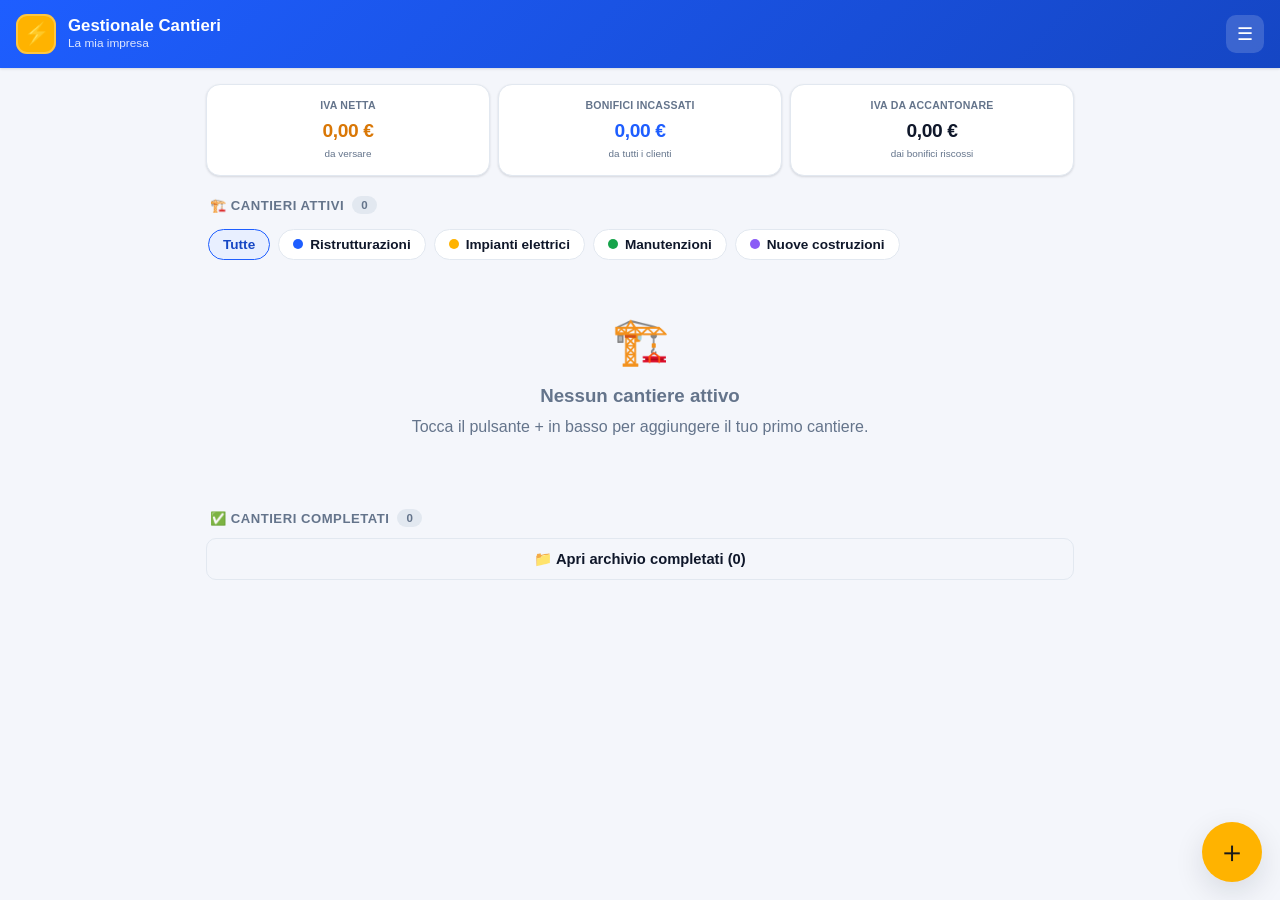
==== commit fdb6e40c: "Semplifica l'interfaccia: dashboard essenziale, menu laterale, tab nel cantiere Dashboard (schermata" ====
--- a/gestionale.html
+++ b/gestionale.html
@@ -530,6 +530,106 @@
 .iva-proj .proj-row.net span { font-weight: 700; }
 .iva-proj .proj-row.net b.versare { color: var(--warn); }
 .iva-proj .proj-row.net b.credito { color: var(--ok); }
+.iva-proj .proj-row.net b.ok { color: var(--ok); }
+.iva-proj .proj-row.net b.warn { color: var(--warn); }
+
+/* conto cliente (bonifici) */
+.conto-grid { display: grid; grid-template-columns: 1fr 1fr; gap: 8px; }
+.conto-item {
+  background: var(--surface-2); border: 1px solid var(--border);
+  border-radius: var(--radius-sm); padding: 10px 12px;
+}
+.conto-item .cl { font-size: .72rem; color: var(--text-soft); font-weight: 600; }
+.conto-item .cv { font-size: 1.05rem; font-weight: 800; margin-top: 2px; }
+.conto-item .ch { font-size: .66rem; color: var(--text-soft); margin-top: 1px; }
+.conto-item.big { border-color: var(--primary); }
+.conto-item.big .cv { font-size: 1.22rem; }
+.conto-item .cv.due { color: var(--primary); }
+.conto-item .cv.ok { color: var(--ok); }
+.conto-item .cv.warn { color: var(--warn); }
+
+/* ===================== Interfaccia semplificata ========================= */
+
+/* Sintesi in cima alla dashboard (3 numeri chiave) */
+.top-summary { display: grid; grid-template-columns: repeat(3, 1fr); gap: 8px; }
+.ts-tile {
+  background: var(--surface); border: 1px solid var(--border); border-radius: var(--radius);
+  box-shadow: var(--shadow); padding: 13px 8px; text-align: center;
+}
+.ts-tile .ts-label { font-size: .66rem; font-weight: 800; color: var(--text-soft); text-transform: uppercase; letter-spacing: .02em; }
+.ts-tile .ts-value { font-size: clamp(.9rem, 4.4vw, 1.2rem); font-weight: 800; margin-top: 4px; letter-spacing: -.02em; font-variant-numeric: tabular-nums; }
+.ts-tile .ts-sub { font-size: .62rem; color: var(--text-soft); margin-top: 2px; }
+.ts-tile.net .ts-value { color: var(--warn); }
+.ts-tile.net.ok .ts-value { color: var(--ok); }
+.ts-tile.bon .ts-value { color: var(--primary); }
+.ts-tile.acc .ts-value { color: var(--text); }
+
+/* Mini sintesi in cima al cantiere */
+.mini-stats { display: grid; grid-template-columns: repeat(3, 1fr); gap: 8px; margin-bottom: 12px; }
+.mini-stats .ms {
+  background: var(--surface); border: 1px solid var(--border); border-radius: var(--radius-sm);
+  padding: 8px 6px; text-align: center; box-shadow: var(--shadow);
+}
+.mini-stats .ms-l { font-size: .6rem; color: var(--text-soft); font-weight: 800; text-transform: uppercase; letter-spacing: .02em; }
+.mini-stats .ms-v { font-size: clamp(.82rem, 4vw, 1.05rem); font-weight: 800; margin-top: 2px; font-variant-numeric: tabular-nums; }
+
+/* Tab rapidi nel cantiere */
+.ctabs { display: grid; grid-template-columns: repeat(3, 1fr); gap: 8px; margin-bottom: 14px; }
+.ctab {
+  position: relative; background: var(--surface); border: 1.5px solid var(--border);
+  border-radius: var(--radius); padding: 12px 4px; cursor: pointer; color: var(--text-soft);
+  font-weight: 700; font-size: .76rem; line-height: 1.15; text-align: center;
+  display: flex; flex-direction: column; align-items: center; gap: 4px; font-family: inherit;
+  transition: border-color .12s, background .12s, color .12s;
+}
+.ctab .ct-ic { font-size: 22px; }
+.ctab.active { border-color: var(--primary); background: var(--primary-soft); color: var(--primary-dark); box-shadow: var(--shadow); }
+.ctab .ct-n {
+  position: absolute; top: 6px; right: 8px; background: var(--primary); color: #fff;
+  border-radius: 20px; font-size: .62rem; padding: 1px 6px; font-weight: 800; line-height: 1.4;
+}
+.ctab-content { animation: fade .18s ease; }
+
+/* Tendina laterale (menu) */
+.drawer-backdrop {
+  position: fixed; inset: 0; z-index: 55; background: rgba(15, 23, 42, .5);
+  opacity: 0; transition: opacity .2s;
+}
+.drawer-backdrop.open { opacity: 1; }
+.drawer {
+  position: absolute; top: 0; right: 0; height: 100%; width: min(84vw, 340px);
+  background: var(--surface); box-shadow: var(--shadow-lg); display: flex; flex-direction: column;
+  transform: translateX(100%); transition: transform .22s ease;
+  padding-bottom: calc(8px + var(--safe-bottom));
+}
+.drawer-backdrop.open .drawer { transform: none; }
+.drawer-head {
+  display: flex; align-items: center; gap: 12px; padding: 18px 16px;
+  background: linear-gradient(135deg, var(--primary), var(--primary-dark)); color: #fff;
+}
+.drawer-head .dh-logo {
+  width: 40px; height: 40px; border-radius: 11px; background: var(--accent); color: #1a1a1a;
+  display: grid; place-items: center; font-size: 22px; flex: 0 0 auto;
+}
+.drawer-head .dh-name { font-weight: 800; font-size: 1rem; overflow: hidden; text-overflow: ellipsis; white-space: nowrap; }
+.drawer-head .dh-role { font-size: .72rem; opacity: .85; }
+.drawer-close {
+  margin-left: auto; background: rgba(255, 255, 255, .18); border: none; color: #fff;
+  width: 34px; height: 34px; border-radius: 9px; font-size: 16px; cursor: pointer; flex: 0 0 auto;
+}
+.drawer-items { padding: 10px; overflow-y: auto; flex: 1 1 auto; }
+.drawer-item {
+  width: 100%; display: flex; align-items: center; gap: 12px; padding: 13px 12px;
+  background: transparent; border: none; border-radius: var(--radius-sm); cursor: pointer;
+  color: var(--text); font-size: .94rem; font-weight: 600; font-family: inherit; text-align: left;
+}
+.drawer-item:hover { background: var(--surface-2); }
+.drawer-item .di-ic { font-size: 20px; width: 26px; text-align: center; flex: 0 0 auto; }
+.drawer-item .di-tx { flex: 1 1 auto; }
+.drawer-item .di-count { background: var(--border); color: var(--text-soft); border-radius: 20px; font-size: .7rem; padding: 1px 8px; font-weight: 800; }
+.drawer-item .di-dot { width: 9px; height: 9px; border-radius: 50%; background: var(--warn); flex: 0 0 auto; }
+.drawer-sep { height: 1px; background: var(--border); margin: 8px 6px; }
+.drawer-foot { text-align: center; font-size: .74rem; color: var(--text-soft); padding: 12px; }
 
 /* Categorie manager */
 .cat-item {
@@ -663,7 +763,7 @@
         <p class="sub" id="header-sub">Caricamento…</p>
       </div>
       <div class="header-actions">
-        <button class="icon-btn" data-action="settings" title="Impostazioni e backup" aria-label="Impostazioni">⚙️</button>
+        <button class="icon-btn" data-action="open-drawer" title="Menu e strumenti" aria-label="Menu">☰</button>
       </div>
     </div>
   </header>
@@ -926,31 +1026,44 @@
       costiImponibile += num(s.imponibile);
     });
     const ricavoImponibile = cant.fatturaOrigine ? num(cant.fatturaOrigine.imponibile) : 0;
+    const bonificiTotale = (cant.bonifici || []).reduce((a, b) => a + num(b.importo), 0);
     return {
       ivaDebito: debito,
       ivaCredito: credito,
       ivaNetta: debito - credito,       // > 0 = IVA da versare, < 0 = credito IVA
       ricavoImponibile,
       costiImponibile,
-      margine: ricavoImponibile - costiImponibile
+      margine: ricavoImponibile - costiImponibile,
+      bonificiTotale,
+      // Da incassare dal cliente = imponibile fattura - bonifici ricevuti
+      daIncassareImponibile: ricavoImponibile - bonificiTotale,
+      // Cassa materiali = bonifici ricevuti - spese (imponibile). >0 disponibile, <0 anticipato
+      cassaMateriali: bonificiTotale - costiImponibile
     };
   }
 
   // Riepilogo globale: tutti i cantieri + spese generali
   function globalRiepilogo() {
-    let debito = 0, credito = 0, ricavo = 0, costi = 0;
+    let debito = 0, credito = 0, ricavo = 0, costi = 0, bonifici = 0;
     state.cantieri.forEach(c => {
       const r = cantiereRiepilogo(c);
       debito += r.ivaDebito; credito += r.ivaCredito;
       ricavo += r.ricavoImponibile; costi += r.costiImponibile;
+      bonifici += r.bonificiTotale;
     });
     (state.speseGenerali || []).forEach(s => {
       credito += ivaOf(s.imponibile, s.aliquota);
       costi += num(s.imponibile);
     });
+    const ivaNetta = debito - credito;
     return {
-      ivaDebito: debito, ivaCredito: credito, ivaNetta: debito - credito,
-      ricavoImponibile: ricavo, costiImponibile: costi, margine: ricavo - costi
+      ivaDebito: debito, ivaCredito: credito, ivaNetta,
+      ricavoImponibile: ricavo, costiImponibile: costi, margine: ricavo - costi,
+      bonificiTotale: bonifici,
+      // IVA (netta da versare) da accantonare sui bonifici già riscossi
+      ivaDaAccantonare: Math.max(0, ivaNetta),
+      // bonifici al netto dell'IVA da versare = quanto resta davvero disponibile
+      bonificiNettoIva: bonifici - Math.max(0, ivaNetta)
     };
   }
 
@@ -992,6 +1105,7 @@
     else if (route.name === 'scadenzario') renderScadenzario();
     else if (route.name === 'riepilogo') renderRiepilogoPeriodo();
     else if (route.name === 'statistiche') renderStatistiche();
+    else if (route.name === 'spesegenerali') renderSpeseGenerali();
     else renderDashboard();
     window.scrollTo({ top: 0, behavior: 'auto' });
   }
@@ -1024,26 +1138,35 @@
     if (groups['nessuna']) orderedKeys.push('nessuna');
 
     let html = '';
-
-    // --- Riepilogo IVA azienda ---
     html += `<section class="view">`;
-    html += `<div class="section-title">📊 Riepilogo IVA azienda</div>`;
-    html += summaryGrid(g, true);
-    html += scadenzeBanner();
-
-    // --- Spese generali (non legate a un cantiere) ---
-    const speseGen = state.speseGenerali || [];
-    html += `<div class="section-title">🧾 Fatture e spese generali <span class="count">${speseGen.length}</span></div>`;
-    html += `<div class="card">`;
-    html += `<p class="mini-note">Spese di materiali/utensili non collegate a un cantiere specifico. L'IVA viene scalata dal totale azienda.</p>`;
-    if (speseGen.length) {
-      html += `<div style="margin-top:12px">` + speseGen.map(s => expenseRow(s, 'generale')).join('') + `</div>`;
-    }
-    html += `<button class="btn btn-ghost btn-block" data-action="add-spesa-generale" style="margin-top:12px">➕ Aggiungi spesa generale</button>`;
-    html += `</div>`;
+
+    // --- Sintesi azienda (leggera): IVA netta · bonifici · IVA da accantonare ---
+    const nettaFavore = g.ivaNetta < 0;
+    html += `<div class="top-summary">
+      <div class="ts-tile net ${nettaFavore ? 'ok' : ''}">
+        <div class="ts-label">IVA netta</div>
+        <div class="ts-value">${euro(Math.abs(g.ivaNetta))}</div>
+        <div class="ts-sub">${nettaFavore ? 'a tuo credito' : 'da versare'}</div>
+      </div>
+      <div class="ts-tile bon">
+        <div class="ts-label">Bonifici incassati</div>
+        <div class="ts-value">${euro(g.bonificiTotale)}</div>
+        <div class="ts-sub">da tutti i clienti</div>
+      </div>
+      <div class="ts-tile acc">
+        <div class="ts-label">IVA da accantonare</div>
+        <div class="ts-value">${euro(g.ivaDaAccantonare)}</div>
+        <div class="ts-sub">dai bonifici riscossi</div>
+      </div>
+    </div>`;
+    if (g.bonificiTotale > 0) {
+      html += g.bonificiNettoIva >= 0
+        ? `<p class="mini-note" style="text-align:center;margin:8px 4px 0">Sui bonifici riscossi accantona ${euro(g.ivaDaAccantonare)} per l'IVA → restano <b>${euro(g.bonificiNettoIva)}</b> disponibili.</p>`
+        : `<p class="mini-note" style="text-align:center;margin:8px 4px 0">L'IVA da versare (${euro(g.ivaDaAccantonare)}) supera i bonifici riscossi (${euro(g.bonificiTotale)}): accantonali tutti.</p>`;
+    }
 
     // --- Categorie / filtro ---
-    html += `<div class="section-title">🏗️ Cantieri attivi <span class="count">${attivi.length}</span></div>`;
+    html += `<div class="section-title" style="margin-top:20px">🏗️ Cantieri attivi <span class="count">${attivi.length}</span></div>`;
     html += `<div class="chips">`;
     html += chip('tutte', 'Tutte', null, dashboardFilter === 'tutte');
     state.categorie.forEach(c => {
@@ -1052,7 +1175,6 @@
     });
     const senza = attivi.filter(x => !x.categoriaId).length;
     if (senza) html += chip('nessuna', `Senza categoria · ${senza}`, '#94a3b8', dashboardFilter === 'nessuna');
-    html += `<button class="chip manage" data-action="manage-categorie">⚙️ Categorie</button>`;
     html += `</div>`;
 
     // --- Lista cantieri raggruppati ---
@@ -1073,16 +1195,8 @@
     }
 
     // --- Archivio completati ---
-    html += `<div class="section-title" style="margin-top:26px">✅ Cantieri completati <span class="count">${completati.length}</span></div>`;
+    html += `<div class="section-title" style="margin-top:24px">✅ Cantieri completati <span class="count">${completati.length}</span></div>`;
     html += `<button class="btn btn-ghost btn-block" data-action="open-archivio">📁 Apri archivio completati (${completati.length})</button>`;
-
-    // --- Strumenti ---
-    html += `<div class="section-title" style="margin-top:22px">🧰 Strumenti</div>`;
-    html += `<div class="tools-grid tools-3">
-      <button class="tool-btn" data-action="open-scadenzario"><span class="ti">💰</span><span>Scadenzario<br>pagamenti</span></button>
-      <button class="tool-btn" data-action="open-riepilogo"><span class="ti">📅</span><span>Riepilogo<br>IVA</span></button>
-      <button class="tool-btn" data-action="open-statistiche"><span class="ti">📈</span><span>Statistiche<br>azienda</span></button>
-    </div>`;
 
     html += `</section>`;
     app().innerHTML = html;
@@ -1144,6 +1258,8 @@
   }
 
   /* ----------------------------- DETTAGLIO CANTIERE ------------------------- */
+  let cantiereTab = 'materiali'; // 'materiali' | 'bonifici' | 'scheda'
+
   function renderCantiere(id) {
     const c = state.cantieri.find(x => x.id === id);
     if (!c) { route = { name: 'dashboard' }; return renderDashboard(); }
@@ -1164,11 +1280,60 @@
       <button class="icon-btn" style="background:var(--surface);border:1px solid var(--border);color:var(--text)" data-action="edit-cantiere" data-id="${c.id}">✏️</button>
     </div>`;
 
-    // Riepilogo IVA cantiere
+    // Mini sintesi sempre visibile
+    const cassaFav = r.cassaMateriali >= 0;
+    html += `<div class="mini-stats">
+      <div class="ms"><div class="ms-l">IVA netta</div><div class="ms-v" style="color:${r.ivaNetta < 0 ? 'var(--ok)' : 'var(--warn)'}">${euro(Math.abs(r.ivaNetta))}</div></div>
+      <div class="ms"><div class="ms-l">Da incassare</div><div class="ms-v" style="color:var(--primary)">${c.fatturaOrigine ? euro(r.daIncassareImponibile) : '—'}</div></div>
+      <div class="ms"><div class="ms-l">Cassa materiali</div><div class="ms-v" style="color:${cassaFav ? 'var(--ok)' : 'var(--warn)'}">${euro(Math.abs(r.cassaMateriali))}</div></div>
+    </div>`;
+
+    // Tab rapidi
+    const nSpese = (c.spese || []).length;
+    const nBon = (c.bonifici || []).length;
+    html += `<div class="ctabs">
+      <button class="ctab ${cantiereTab === 'materiali' ? 'active' : ''}" data-action="cant-tab" data-tab="materiali"><span class="ct-ic">🛠️</span><span>Materiali<br>e utensili</span>${nSpese ? `<span class="ct-n">${nSpese}</span>` : ''}</button>
+      <button class="ctab ${cantiereTab === 'bonifici' ? 'active' : ''}" data-action="cant-tab" data-tab="bonifici"><span class="ct-ic">💳</span><span>Bonifici<br>cliente</span>${nBon ? `<span class="ct-n">${nBon}</span>` : ''}</button>
+      <button class="ctab ${cantiereTab === 'scheda' ? 'active' : ''}" data-action="cant-tab" data-tab="scheda"><span class="ct-ic">📋</span><span>Scheda<br>e fattura</span></button>
+    </div>`;
+
+    html += `<div class="ctab-content">`;
+    if (cantiereTab === 'bonifici') html += bonificiSection(c, r);
+    else if (cantiereTab === 'scheda') html += schedaSection(c, r, completato);
+    else html += speseSection(c);
+    html += `</div>`;
+
+    html += `</section>`;
+    app().innerHTML = html;
+    caricaAllegatiVisibili();
+    document.getElementById('fab').classList.add('hidden');
+  }
+
+  // Tab "Materiali e utensili"
+  function speseSection(c) {
+    const spese = c.spese || [];
+    let html = `<div class="section-title">🛠️ Spese materiali e utensili <span class="count">${spese.length}</span></div>`;
+    html += `<div class="card">`;
+    html += `<p class="mini-note">Ogni spesa scala la sua IVA dalla fattura d'origine (IVA a credito) e riduce la cassa materiali.</p>`;
+    if (spese.length) {
+      html += `<div style="margin-top:12px">` + spese.map(s => expenseRow(s, c.id)).join('') + `</div>`;
+      const totSpese = spese.reduce((a, s) => a + totaleOf(s.imponibile, s.aliquota), 0);
+      const totIva = spese.reduce((a, s) => a + ivaOf(s.imponibile, s.aliquota), 0);
+      html += `<div class="iva-preview"><span>Totale spese: ${euro(totSpese)}</span><span>IVA scalata: ${euro(totIva)}</span></div>`;
+    } else {
+      html += emptyState('🛠️', 'Nessuna spesa', 'Aggiungi i materiali e gli utensili acquistati per questo cantiere.');
+    }
+    html += `<button class="btn btn-accent btn-block" style="margin-top:12px" data-action="add-spesa" data-id="${c.id}">➕ Aggiungi spesa (materiale/utensile)</button>`;
+    html += `</div>`;
+    return html;
+  }
+
+  // Tab "Scheda e fattura": info, preventivo, fattura, foto, riepilogo, azioni
+  function schedaSection(c, r, completato) {
+    let html = '';
     html += `<div class="section-title">📊 Riepilogo IVA cantiere</div>`;
     html += summaryGrid(r, true);
 
-    // Info cantiere
     html += `<div class="section-title">ℹ️ Informazioni</div>`;
     html += `<div class="card">`;
     html += infoRow('Cliente', c.cliente || '—');
@@ -1179,10 +1344,8 @@
     if (c.note) html += infoRow('Note', esc(c.note));
     html += `</div>`;
 
-    // Preventivo
     html += preventivoSection(c);
 
-    // Fattura d'origine
     html += `<div class="section-title">🧾 Fattura d'origine (al cliente)</div>`;
     html += `<div class="card">`;
     if (c.fatturaOrigine) {
@@ -1213,24 +1376,8 @@
     }
     html += `</div>`;
 
-    // Spese materiali / utensili
-    const spese = c.spese || [];
-    html += `<div class="section-title">🛠️ Spese materiali e utensili <span class="count">${spese.length}</span></div>`;
-    html += `<div class="card">`;
-    html += `<p class="mini-note">Ogni spesa scala la sua IVA dalla fattura d'origine (IVA a credito).</p>`;
-    if (spese.length) {
-      html += `<div style="margin-top:12px">` + spese.map(s => expenseRow(s, c.id)).join('') + `</div>`;
-      const totSpese = spese.reduce((a, s) => a + totaleOf(s.imponibile, s.aliquota), 0);
-      const totIva = spese.reduce((a, s) => a + ivaOf(s.imponibile, s.aliquota), 0);
-      html += `<div class="iva-preview"><span>Totale spese: ${euro(totSpese)}</span><span>IVA scalata: ${euro(totIva)}</span></div>`;
-    }
-    html += `<button class="btn btn-accent btn-block" style="margin-top:12px" data-action="add-spesa" data-id="${c.id}">➕ Aggiungi spesa (materiale/utensile)</button>`;
-    html += `</div>`;
-
-    // Galleria foto
     html += fotoSection(c);
 
-    // Azioni cantiere
     html += `<hr class="divider">`;
     html += `<div class="row-actions">
       <button class="btn btn-ghost btn-block" data-action="stampa-cantiere" data-id="${c.id}">🖨️ Stampa scheda / salva PDF</button>
@@ -1245,11 +1392,7 @@
     html += `<div class="row-actions">
       <button class="btn btn-danger btn-block" data-action="del-cantiere" data-id="${c.id}">🗑️ Elimina cantiere</button>
     </div>`;
-
-    html += `</section>`;
-    app().innerHTML = html;
-    caricaAllegatiVisibili();
-    document.getElementById('fab').classList.add('hidden');
+    return html;
   }
 
   function infoRow(k, v) {
@@ -1406,7 +1549,7 @@
       Object.assign(c, data);
       toast('Cantiere aggiornato');
     } else {
-      const c = Object.assign({ id: uid(), stato: 'attivo', fatturaOrigine: null, preventivo: null, spese: [], foto: [] }, data);
+      const c = Object.assign({ id: uid(), stato: 'attivo', fatturaOrigine: null, preventivo: null, spese: [], foto: [], bonifici: [] }, data);
       state.cantieri.unshift(c);
       route = { name: 'cantiere', id: c.id };
       toast('Cantiere creato');
@@ -1917,7 +2060,11 @@
       case 'manage-categorie': categorieManager(); break;
       case 'add-categoria': addCategoria(); break;
       case 'save-categorie': saveCategorie(); break;
-      case 'open-cantiere': releaseUrls(); route = { name: 'cantiere', id }; render(); break;
+      case 'open-cantiere': releaseUrls(); cantiereTab = 'materiali'; route = { name: 'cantiere', id }; render(); break;
+      case 'cant-tab': cantiereTab = t.dataset.tab; render(); break;
+      case 'open-drawer': openDrawer(); break;
+      case 'close-drawer': closeDrawer(); break;
+      case 'drawer-nav': drawerNav(t.dataset.go); break;
       case 'open-archivio': route = { name: 'archivio' }; render(); break;
       case 'back': releaseUrls(); route = { name: 'dashboard' }; render(); break;
       case 'edit-cantiere': cantiereForm(state.cantieri.find(x => x.id === id)); break;
@@ -1978,6 +2125,14 @@
       case 'add-foto': addFoto(id); break;
       case 'del-foto': await delFoto(id, t.dataset.foto); break;
       case 'stampa-cantiere': stampaCantiere(id); break;
+      case 'add-bonifico': bonificoForm(id); break;
+      case 'edit-bonifico': {
+        const cc = state.cantieri.find(x => x.id === owner);
+        bonificoForm(owner, (cc.bonifici || []).find(x => x.id === id));
+        break;
+      }
+      case 'save-bonifico': await saveBonifico(owner, id); break;
+      case 'del-bonifico': await delBonifico(owner, id); break;
     }
   });
 
@@ -2035,6 +2190,7 @@
     if (c.fatturaOrigine && c.fatturaOrigine.fileId) await DB.deleteFile(c.fatturaOrigine.fileId);
     for (const s of (c.spese || [])) if (s.fileId) await DB.deleteFile(s.fileId);
     for (const f of (c.foto || [])) if (f.fileId) await DB.deleteFile(f.fileId);
+    for (const bn of (c.bonifici || [])) if (bn.fileId) await DB.deleteFile(bn.fileId);
     state.cantieri = state.cantieri.filter(x => x.id !== id);
     persist(); route = { name: 'dashboard' }; render();
     toast('Cantiere eliminato');
@@ -2055,6 +2211,7 @@
     s.cantieri.forEach(c => {
       c.spese = Array.isArray(c.spese) ? c.spese : [];
       c.foto = Array.isArray(c.foto) ? c.foto : [];
+      c.bonifici = Array.isArray(c.bonifici) ? c.bonifici : [];
       if (c.fatturaOrigine === undefined) c.fatturaOrigine = null;
       if (c.preventivo === undefined) c.preventivo = null;
       if (c.fatturaOrigine && c.fatturaOrigine.incassato === undefined) c.fatturaOrigine.incassato = false;
@@ -2595,6 +2752,21 @@
       h += `<table><thead><tr><th>Descrizione</th><th>Tipo</th><th>Fornitore</th><th>Data</th><th class="n">Imponibile</th><th class="n">IVA</th><th class="n">Totale</th><th>Pagata</th></tr></thead><tbody>`;
       spese.forEach(s => h += `<tr><td>${esc(s.descrizione || '')}</td><td>${s.tipo === 'utensile' ? 'Utensile' : 'Materiale'}</td><td>${esc(s.fornitore || '')}</td><td>${fmtDate(s.data)}</td><td class="n">${euro(s.imponibile)}</td><td class="n">${euro(ivaOf(s.imponibile, s.aliquota))}</td><td class="n">${euro(totaleOf(s.imponibile, s.aliquota))}</td><td>${s.pagato ? 'Sì' : 'No'}</td></tr>`);
       h += `</tbody></table>`;
+    }
+
+    const bonifici = c.bonifici || [];
+    if (bonifici.length || r.bonificiTotale) {
+      h += `<h3>Conto cliente (bonifici)</h3>`;
+      if (bonifici.length) {
+        h += `<table><thead><tr><th>Data</th><th>Causale</th><th class="n">Importo</th></tr></thead><tbody>`;
+        bonifici.forEach(bn => h += `<tr><td>${fmtDate(bn.data)}</td><td>${esc(bn.causale || '')}</td><td class="n">${euro(bn.importo)}</td></tr>`);
+        h += `</tbody></table>`;
+      }
+      h += `<table><tbody>
+        <tr><td>Bonifici ricevuti</td><td class="n">${euro(r.bonificiTotale)}</td></tr>
+        ${c.fatturaOrigine ? `<tr class="tot"><td>Da incassare dal cliente (imponibile − bonifici)</td><td class="n">${euro(r.daIncassareImponibile)}</td></tr>` : ''}
+        <tr class="tot"><td>Cassa materiali (bonifici − spese)</td><td class="n">${euro(r.cassaMateriali)}</td></tr>
+      </tbody></table>`;
     }
 
     h += `<h3>Riepilogo IVA cantiere</h3>`;
@@ -2800,6 +2972,8 @@
     const catId = i => (state.categorie[i] ? state.categorie[i].id : '');
     const spesa = (descr, tipo, forn, imp, aliq, data, pagato) =>
       ({ id: uid(), descrizione: descr, tipo, fornitore: forn, numeroDoc: '', imponibile: imp, aliquota: aliq, data, fileId: null, fileName: null, pagato });
+    const bonif = (importo, data, causale) =>
+      ({ id: uid(), importo, data, causale, fileId: null, fileName: null });
 
     const demo = [
       {
@@ -2818,6 +2992,10 @@
         spese: [
           spesa('Cavi, canaline e frutti', 'materiale', 'Elettroforniture SRL', 3200, 22, dt(2, 12), true),
           spesa('Avvitatore a batteria', 'utensile', 'Utensilteria SPA', 450, 22, dt(2, 5), false)
+        ],
+        bonifici: [
+          bonif(5000, dt(2, 3), 'Acconto materiali'),
+          bonif(3000, dt(3, 1), 'Secondo acconto')
         ],
         foto: []
       },
@@ -2837,6 +3015,7 @@
         preventivo: null,
         fatturaOrigine: { numero: y + '/060', data: dt(7, 3), imponibile: 3400, aliquota: 10, incassato: false, fileId: null, fileName: null },
         spese: [ spesa('Materiale di consumo', 'materiale', 'Ferramenta Centrale', 600, 22, dt(7, 2), false) ],
+        bonifici: [ bonif(2000, dt(7, 2), 'Anticipo lavori') ],
         foto: []
       },
       {
@@ -2862,6 +3041,191 @@
     toast('Dati di esempio caricati 🧪');
   }
 
+  /* ======================= Bonifici del cliente =========================== */
+  function bonificiSection(c, r) {
+    const bonifici = c.bonifici || [];
+    const hasFattura = !!c.fatturaOrigine;
+    const cassaFavore = r.cassaMateriali >= 0;
+    let h = `<div class="section-title">💳 Bonifici del cliente <span class="count">${bonifici.length}</span></div>`;
+    h += `<div class="card">`;
+    h += `<div class="conto-grid">
+      <div class="conto-item"><div class="cl">Bonifici ricevuti</div><div class="cv">${euro(r.bonificiTotale)}</div></div>
+      <div class="conto-item"><div class="cl">Spese materiali/utensili</div><div class="cv">${euro(r.costiImponibile)}</div></div>
+      <div class="conto-item big"><div class="cl">Da incassare dal cliente</div><div class="cv due">${hasFattura ? euro(r.daIncassareImponibile) : '—'}</div><div class="ch">${hasFattura ? 'imponibile − bonifici' : 'aggiungi la fattura'}</div></div>
+      <div class="conto-item big"><div class="cl">Cassa materiali</div><div class="cv ${cassaFavore ? 'ok' : 'warn'}">${euro(Math.abs(r.cassaMateriali))}</div><div class="ch">${cassaFavore ? 'disponibile (bonifici − spese)' : 'anticipato di tasca tua'}</div></div>
+    </div>`;
+    h += `<p class="mini-note">Ogni bonifico scala dall'imponibile "da incassare"; la "cassa materiali" cala ad ogni spesa aggiunta.</p>`;
+    if (bonifici.length) {
+      h += `<div style="margin-top:10px">` + bonifici.map(bn => bonificoRow(c.id, bn)).join('') + `</div>`;
+    }
+    h += `<button class="btn btn-ghost btn-block" style="margin-top:12px" data-action="add-bonifico" data-id="${c.id}">➕ Aggiungi bonifico</button>`;
+    h += `</div>`;
+    return h;
+  }
+
+  function bonificoRow(cantId, bn) {
+    const sub = [bn.causale, fmtDate(bn.data)].filter(Boolean).join(' · ');
+    const fileLink = bn.fileId ? `<a class="attachment-link" data-action="open-file" data-file="${bn.fileId}" href="#">📎 ${esc(bn.fileName || 'Allegato')}</a>` : '';
+    return `<div class="expense-row">
+      <div class="ex-icon">💳</div>
+      <div class="ex-body">
+        <div class="ex-title">Bonifico</div>
+        <div class="ex-sub">${esc(sub || '—')}</div>
+        ${fileLink}
+      </div>
+      <div class="ex-amount">
+        <div class="tot">${euro(bn.importo)}</div>
+        <div style="margin-top:6px;display:flex;gap:6px;justify-content:flex-end">
+          <button class="btn btn-ghost btn-sm" data-action="edit-bonifico" data-owner="${cantId}" data-id="${bn.id}" style="padding:5px 8px">✏️</button>
+          <button class="btn btn-danger btn-sm" data-action="del-bonifico" data-owner="${cantId}" data-id="${bn.id}" style="padding:5px 8px">🗑️</button>
+        </div>
+      </div>
+    </div>`;
+  }
+
+  function bonificoForm(cantId, existing) {
+    const bn = existing || {};
+    pendingFile = null;
+    const body = `
+      <div class="field-row">
+        <div class="field"><label>Importo (€) *</label><input id="bn-imp" type="number" inputmode="decimal" step="0.01" value="${bn.importo != null ? bn.importo : ''}" placeholder="0,00"></div>
+        <div class="field"><label>Data</label><input id="bn-data" type="date" value="${esc(bn.data || todayISO())}"></div>
+      </div>
+      <div class="field"><label>Causale</label><input id="bn-caus" type="text" value="${esc(bn.causale || '')}" placeholder="Es. Acconto materiali"></div>
+      <div class="iva-proj" id="bn-proj">
+        <div class="proj-title">📊 Conto cliente dopo questo bonifico</div>
+        <div class="proj-row"><span>Da incassare dal cliente</span><b id="bn-inc">—</b></div>
+        <div class="proj-row net"><span>Cassa materiali</span><b id="bn-cassa">—</b></div>
+      </div>
+      <div class="field" style="margin-top:14px">
+        <label>Allega contabile del bonifico (foto/PDF)</label>
+        ${fileDrop('bn-file', bn.fileName)}
+      </div>
+    `;
+    const foot = `<button class="btn btn-ghost" data-action="close-modal">Annulla</button>
+      <button class="btn btn-primary btn-block" data-action="save-bonifico" data-owner="${cantId}" data-id="${bn.id || ''}">💾 Salva bonifico</button>`;
+    openModal(existing ? 'Modifica bonifico' : 'Nuovo bonifico', body, foot);
+    wireBonificoProjection(cantId, existing ? existing.id : null);
+    wireFileDrop('bn-file');
+  }
+
+  function wireBonificoProjection(cantId, escludiId) {
+    const c = state.cantieri.find(x => x.id === cantId);
+    const imponibileFatt = c.fatturaOrigine ? num(c.fatturaOrigine.imponibile) : 0;
+    const costi = (c.spese || []).reduce((a, s) => a + num(s.imponibile), 0);
+    const bonificiAltri = (c.bonifici || []).reduce((a, b) => a + (b.id === escludiId ? 0 : num(b.importo)), 0);
+    const upd = () => {
+      const q = num(document.getElementById('bn-imp').value);
+      const totBon = bonificiAltri + q;
+      const inc = imponibileFatt - totBon;
+      const cassa = totBon - costi;
+      document.getElementById('bn-inc').textContent = c.fatturaOrigine ? euro(inc) : '—';
+      const cassaEl = document.getElementById('bn-cassa');
+      cassaEl.textContent = euro(Math.abs(cassa)) + (cassa < 0 ? ' anticipato' : ' disponibile');
+      cassaEl.className = cassa < 0 ? 'warn' : 'ok';
+    };
+    document.getElementById('bn-imp').addEventListener('input', upd);
+    upd();
+  }
+
+  async function saveBonifico(cantId, id) {
+    const c = state.cantieri.find(x => x.id === cantId);
+    const importo = num(document.getElementById('bn-imp').value);
+    if (!importo) { toast('Inserisci l\'importo del bonifico'); return; }
+    c.bonifici = c.bonifici || [];
+    const existing = id ? c.bonifici.find(x => x.id === id) : null;
+    let fileId = existing ? existing.fileId : null;
+    let fileName = existing ? existing.fileName : null;
+    if (pendingFile === 'REMOVE') { if (fileId) await DB.deleteFile(fileId); fileId = null; fileName = null; }
+    else if (pendingFile) { if (fileId) await DB.deleteFile(fileId); fileId = uid(); await DB.saveFile(fileId, pendingFile.blob); fileName = pendingFile.name; }
+    const data = {
+      importo,
+      data: document.getElementById('bn-data').value || '',
+      causale: document.getElementById('bn-caus').value.trim(),
+      fileId, fileName
+    };
+    if (existing) { Object.assign(existing, data); toast('Bonifico aggiornato'); }
+    else { c.bonifici.unshift(Object.assign({ id: uid() }, data)); toast('Bonifico aggiunto'); }
+    pendingFile = null;
+    persist(); closeModal(); render();
+  }
+
+  async function delBonifico(cantId, id) {
+    const c = state.cantieri.find(x => x.id === cantId);
+    const idx = (c.bonifici || []).findIndex(x => x.id === id);
+    if (idx < 0) return;
+    if (!confirm('Eliminare questo bonifico?')) return;
+    if (c.bonifici[idx].fileId) await DB.deleteFile(c.bonifici[idx].fileId);
+    c.bonifici.splice(idx, 1);
+    persist(); render(); toast('Bonifico eliminato');
+  }
+
+  /* ===================== Tendina laterale (menu) ========================== */
+  function openDrawer() {
+    closeDrawer();
+    const speseGenN = (state.speseGenerali || []).length;
+    const scad = scadenzeTotali();
+    const back = document.createElement('div');
+    back.className = 'drawer-backdrop';
+    back.id = 'drawer-backdrop';
+    back.innerHTML = `<nav class="drawer" role="dialog" aria-label="Menu">
+      <div class="drawer-head">
+        <div class="dh-logo">⚡</div>
+        <div style="flex:1 1 auto;min-width:0"><div class="dh-name">${esc(state.azienda || 'La mia impresa')}</div><div class="dh-role">Menu e strumenti</div></div>
+        <button class="drawer-close" data-action="close-drawer" aria-label="Chiudi">✕</button>
+      </div>
+      <div class="drawer-items">
+        <button class="drawer-item" data-action="drawer-nav" data-go="scadenzario"><span class="di-ic">💰</span><span class="di-tx">Scadenzario pagamenti</span>${(scad.daIncassare || scad.daPagare) ? `<span class="di-dot"></span>` : ''}</button>
+        <button class="drawer-item" data-action="drawer-nav" data-go="riepilogo"><span class="di-ic">📅</span><span class="di-tx">Riepilogo IVA (trimestri)</span></button>
+        <button class="drawer-item" data-action="drawer-nav" data-go="statistiche"><span class="di-ic">📈</span><span class="di-tx">Statistiche azienda</span></button>
+        <button class="drawer-item" data-action="drawer-nav" data-go="spesegenerali"><span class="di-ic">🧾</span><span class="di-tx">Spese generali</span>${speseGenN ? `<span class="di-count">${speseGenN}</span>` : ''}</button>
+        <div class="drawer-sep"></div>
+        <button class="drawer-item" data-action="drawer-nav" data-go="categorie"><span class="di-ic">🏷️</span><span class="di-tx">Gestione categorie</span></button>
+        <button class="drawer-item" data-action="drawer-nav" data-go="settings"><span class="di-ic">⚙️</span><span class="di-tx">Impostazioni e backup</span></button>
+      </div>
+      <div class="drawer-foot">⚡ Gestionale Cantieri</div>
+    </nav>`;
+    back.addEventListener('click', e => { if (e.target === back) closeDrawer(); });
+    document.body.appendChild(back);
+    requestAnimationFrame(() => back.classList.add('open'));
+  }
+  function closeDrawer() {
+    const b = document.getElementById('drawer-backdrop');
+    if (b) b.remove();
+  }
+  function drawerNav(go) {
+    closeDrawer();
+    if (go === 'categorie') return categorieManager();
+    if (go === 'settings') return settingsModal();
+    releaseUrls();
+    route = { name: go };
+    render();
+  }
+
+  /* ------------------------------ Spese generali -------------------------- */
+  function renderSpeseGenerali() {
+    const speseGen = state.speseGenerali || [];
+    const totIva = speseGen.reduce((a, s) => a + ivaOf(s.imponibile, s.aliquota), 0);
+    let html = `<section class="view">`;
+    html += `<div class="detail-header">
+      <button class="back-btn" data-action="back">←</button>
+      <div style="flex:1 1 auto"><h2>🧾 Spese generali</h2><div class="dh-sub">Non collegate a un cantiere</div></div>
+    </div>`;
+    html += `<div class="card">`;
+    html += `<p class="mini-note">Spese di materiali/utensili non legate a un cantiere specifico. La loro IVA viene scalata dal totale IVA dell'azienda.</p>`;
+    if (speseGen.length) {
+      html += `<div style="margin-top:12px">` + speseGen.map(s => expenseRow(s, 'generale')).join('') + `</div>`;
+      html += `<div class="iva-preview"><span>Spese: ${speseGen.length}</span><span>IVA scalata: ${euro(totIva)}</span></div>`;
+    } else {
+      html += emptyState('🧾', 'Nessuna spesa generale', 'Aggiungi qui le spese non collegate a un cantiere.');
+    }
+    html += `<button class="btn btn-accent btn-block" style="margin-top:12px" data-action="add-spesa-generale">➕ Aggiungi spesa generale</button>`;
+    html += `</div></section>`;
+    app().innerHTML = html;
+    caricaAllegatiVisibili();
+    document.getElementById('fab').classList.add('hidden');
+  }
+
   if (document.readyState === 'loading') document.addEventListener('DOMContentLoaded', boot);
   else boot();
   window.addEventListener('beforeunload', releaseUrls);
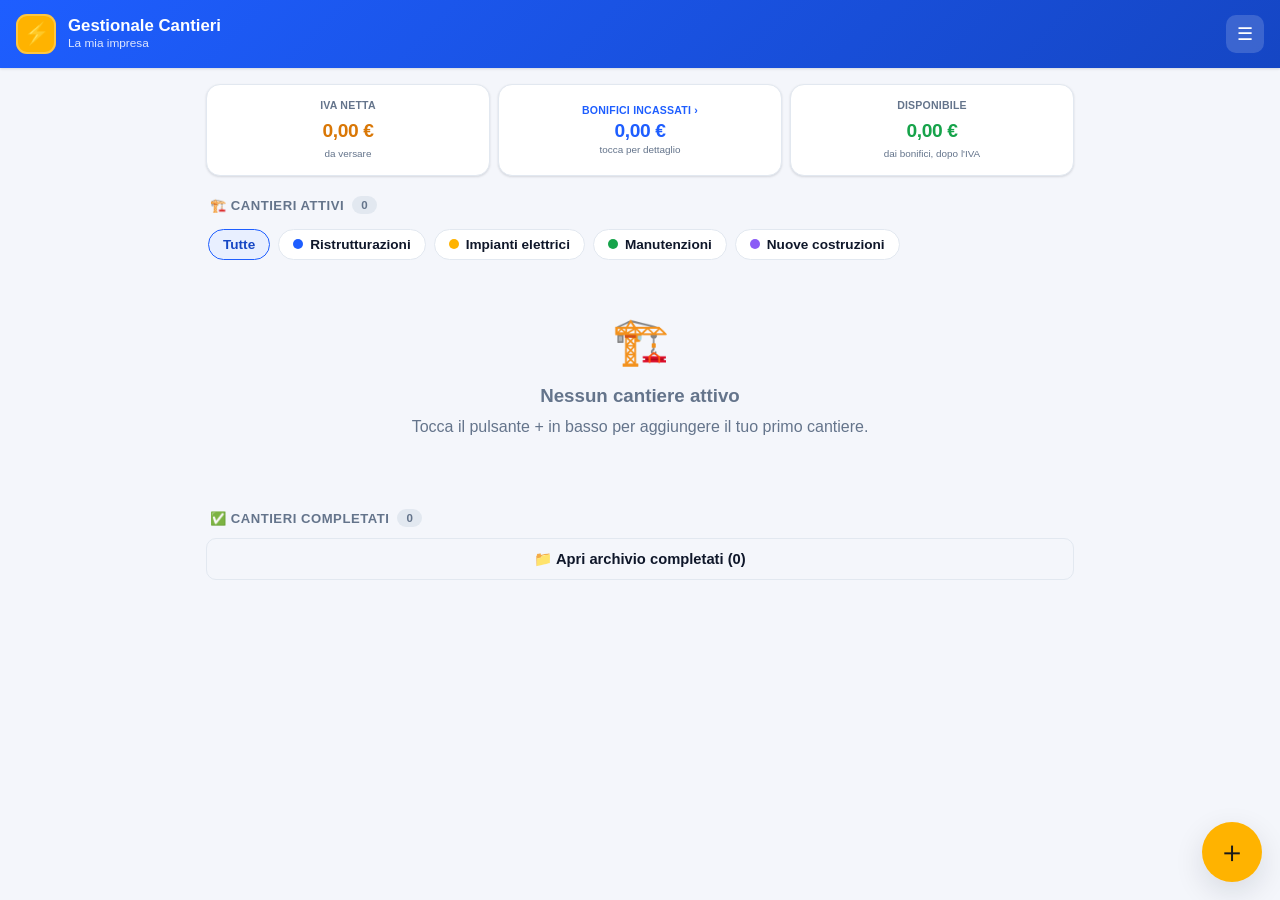
==== commit 492c306a: "Home senza dati ripetuti e dettaglio incassi per cliente/cantiere - Sintesi home con tre numeri dist" ====
--- a/gestionale.html
+++ b/gestionale.html
@@ -562,7 +562,21 @@
 .ts-tile.net .ts-value { color: var(--warn); }
 .ts-tile.net.ok .ts-value { color: var(--ok); }
 .ts-tile.bon .ts-value { color: var(--primary); }
-.ts-tile.acc .ts-value { color: var(--text); }
+.ts-tile.disp .ts-value { color: var(--ok); }
+.ts-tile.clickable {
+  cursor: pointer; font-family: inherit; -webkit-appearance: none; appearance: none;
+  transition: transform .1s, box-shadow .12s, border-color .12s;
+}
+.ts-tile.clickable:hover { box-shadow: var(--shadow-lg); border-color: var(--primary); }
+.ts-tile.clickable:active { transform: scale(.98); }
+.ts-tile.bon .ts-label { color: var(--primary); }
+
+/* intestazioni raggruppamento incassi */
+.section-title.incassi-head {
+  justify-content: space-between; text-transform: none; letter-spacing: 0;
+  font-size: .92rem; color: var(--text);
+}
+.section-title.incassi-head .grp-tot { color: var(--primary); font-weight: 800; font-variant-numeric: tabular-nums; }
 
 /* Mini sintesi in cima al cantiere */
 .mini-stats { display: grid; grid-template-columns: repeat(3, 1fr); gap: 8px; margin-bottom: 12px; }
@@ -1062,8 +1076,8 @@
       bonificiTotale: bonifici,
       // IVA (netta da versare) da accantonare sui bonifici già riscossi
       ivaDaAccantonare: Math.max(0, ivaNetta),
-      // bonifici al netto dell'IVA da versare = quanto resta davvero disponibile
-      bonificiNettoIva: bonifici - Math.max(0, ivaNetta)
+      // quanto resta dei bonifici dopo aver accantonato l'IVA (mai negativo)
+      bonificiDisponibile: Math.max(0, bonifici - Math.max(0, ivaNetta))
     };
   }
 
@@ -1106,6 +1120,7 @@
     else if (route.name === 'riepilogo') renderRiepilogoPeriodo();
     else if (route.name === 'statistiche') renderStatistiche();
     else if (route.name === 'spesegenerali') renderSpeseGenerali();
+    else if (route.name === 'incassi') renderIncassi();
     else renderDashboard();
     window.scrollTo({ top: 0, behavior: 'auto' });
   }
@@ -1140,7 +1155,7 @@
     let html = '';
     html += `<section class="view">`;
 
-    // --- Sintesi azienda (leggera): IVA netta · bonifici · IVA da accantonare ---
+    // --- Sintesi azienda: 3 numeri distinti (nessun dato ripetuto) ---
     const nettaFavore = g.ivaNetta < 0;
     html += `<div class="top-summary">
       <div class="ts-tile net ${nettaFavore ? 'ok' : ''}">
@@ -1148,22 +1163,17 @@
         <div class="ts-value">${euro(Math.abs(g.ivaNetta))}</div>
         <div class="ts-sub">${nettaFavore ? 'a tuo credito' : 'da versare'}</div>
       </div>
-      <div class="ts-tile bon">
-        <div class="ts-label">Bonifici incassati</div>
+      <button class="ts-tile bon clickable" data-action="open-incassi">
+        <div class="ts-label">Bonifici incassati ›</div>
         <div class="ts-value">${euro(g.bonificiTotale)}</div>
-        <div class="ts-sub">da tutti i clienti</div>
-      </div>
-      <div class="ts-tile acc">
-        <div class="ts-label">IVA da accantonare</div>
-        <div class="ts-value">${euro(g.ivaDaAccantonare)}</div>
-        <div class="ts-sub">dai bonifici riscossi</div>
+        <div class="ts-sub">tocca per dettaglio</div>
+      </button>
+      <div class="ts-tile disp">
+        <div class="ts-label">Disponibile</div>
+        <div class="ts-value">${euro(g.bonificiDisponibile)}</div>
+        <div class="ts-sub">dai bonifici, dopo l'IVA</div>
       </div>
     </div>`;
-    if (g.bonificiTotale > 0) {
-      html += g.bonificiNettoIva >= 0
-        ? `<p class="mini-note" style="text-align:center;margin:8px 4px 0">Sui bonifici riscossi accantona ${euro(g.ivaDaAccantonare)} per l'IVA → restano <b>${euro(g.bonificiNettoIva)}</b> disponibili.</p>`
-        : `<p class="mini-note" style="text-align:center;margin:8px 4px 0">L'IVA da versare (${euro(g.ivaDaAccantonare)}) supera i bonifici riscossi (${euro(g.bonificiTotale)}): accantonali tutti.</p>`;
-    }
 
     // --- Categorie / filtro ---
     html += `<div class="section-title" style="margin-top:20px">🏗️ Cantieri attivi <span class="count">${attivi.length}</span></div>`;
@@ -2065,6 +2075,8 @@
       case 'open-drawer': openDrawer(); break;
       case 'close-drawer': closeDrawer(); break;
       case 'drawer-nav': drawerNav(t.dataset.go); break;
+      case 'open-incassi': releaseUrls(); route = { name: 'incassi' }; render(); break;
+      case 'incassi-group': incassiGroupBy = t.dataset.by; render(); break;
       case 'open-archivio': route = { name: 'archivio' }; render(); break;
       case 'back': releaseUrls(); route = { name: 'dashboard' }; render(); break;
       case 'edit-cantiere': cantiereForm(state.cantieri.find(x => x.id === id)); break;
@@ -3001,11 +3013,12 @@
       },
       {
         id: uid(), stato: 'attivo', categoriaId: catId(1),
-        nome: 'Impianto elettrico Villa Blu', cliente: 'Fam. Verdi', indirizzo: 'Via del Mare 3, Genova',
-        dataInizio: dt(5, 3), dataFine: '', note: '',
+        nome: 'Impianto elettrico Villa Blu', cliente: 'Sig. Bianchi', indirizzo: 'Via del Mare 3, Genova',
+        dataInizio: dt(5, 3), dataFine: '', note: 'Secondo cantiere dello stesso cliente.',
         preventivo: null,
         fatturaOrigine: { numero: y + '/052', data: dt(5, 15), imponibile: 9500, aliquota: 22, incassato: true, dataIncasso: dt(6, 1), fileId: null, fileName: null },
         spese: [ spesa('Quadro elettrico e magnetotermici', 'materiale', 'Elettroforniture SRL', 2100, 22, dt(5, 10), true) ],
+        bonifici: [ bonif(4000, dt(5, 20), 'Acconto Villa Blu') ],
         foto: []
       },
       {
@@ -3226,6 +3239,83 @@
     document.getElementById('fab').classList.add('hidden');
   }
 
+  /* ===================== Incassi / Bonifici (per cliente/cantiere) ======== */
+  let incassiGroupBy = 'cliente'; // 'cliente' | 'cantiere'
+
+  function clienteKey(c) { return (c.cliente || '').trim() || '(cliente non indicato)'; }
+
+  function renderIncassi() {
+    // raccogli tutti i bonifici con riferimento a cantiere e cliente
+    const items = [];
+    state.cantieri.forEach(c => {
+      (c.bonifici || []).forEach(bn => {
+        items.push({ importo: num(bn.importo), data: bn.data, causale: bn.causale, cantId: c.id, cantiere: c.nome, cliente: clienteKey(c) });
+      });
+    });
+    const totale = items.reduce((a, i) => a + i.importo, 0);
+    const byCliente = incassiGroupBy === 'cliente';
+
+    let html = `<section class="view">`;
+    html += `<div class="detail-header">
+      <button class="back-btn" data-action="back">←</button>
+      <div style="flex:1 1 auto"><h2>💳 Incassi / Bonifici</h2><div class="dh-sub">Totale ${euro(totale)} · ${items.length} bonifici</div></div>
+    </div>`;
+
+    html += `<div class="seg" style="margin-bottom:14px">
+      <button data-action="incassi-group" data-by="cliente" class="${byCliente ? 'active' : ''}">👤 Per cliente</button>
+      <button data-action="incassi-group" data-by="cantiere" class="${!byCliente ? 'active' : ''}">🏗️ Per cantiere</button>
+    </div>`;
+
+    if (!items.length) {
+      html += emptyState('💳', 'Nessun bonifico registrato', 'Aggiungi i bonifici dei clienti dalla scheda di ogni cantiere.');
+      html += `</section>`;
+      app().innerHTML = html;
+      document.getElementById('fab').classList.add('hidden');
+      return;
+    }
+
+    // raggruppa per cliente o per cantiere
+    const groups = {};
+    items.forEach(i => {
+      const k = byCliente ? i.cliente : i.cantiere;
+      if (!groups[k]) groups[k] = { totale: 0, list: [], cantIds: new Set(), cliente: i.cliente, cantId: i.cantId };
+      groups[k].list.push(i);
+      groups[k].totale += i.importo;
+      groups[k].cantIds.add(i.cantId);
+    });
+    const keys = Object.keys(groups).sort((a, b) => groups[b].totale - groups[a].totale);
+
+    keys.forEach(k => {
+      const g = groups[k];
+      const sub = byCliente
+        ? `${g.cantIds.size} ${g.cantIds.size > 1 ? 'cantieri' : 'cantiere'}`
+        : esc(g.cliente);
+      html += `<div class="section-title incassi-head"><span>${byCliente ? '👤' : '🏗️'} ${esc(k)}</span><span class="grp-tot">${euro(g.totale)}</span></div>`;
+      html += `<div class="card">`;
+      html += `<p class="mini-note" style="margin-top:0">${sub}</p>`;
+      html += `<div style="margin-top:8px">`;
+      g.list.sort((a, b) => (b.data || '').localeCompare(a.data || '')).forEach(i => {
+        const title = byCliente ? i.cantiere : (i.causale || 'Bonifico');
+        const subline = byCliente
+          ? [i.causale, fmtDate(i.data)].filter(Boolean).join(' · ')
+          : fmtDate(i.data);
+        html += `<div class="expense-row" data-action="open-cantiere" data-id="${i.cantId}" style="cursor:pointer">
+          <div class="ex-icon">💳</div>
+          <div class="ex-body">
+            <div class="ex-title">${esc(title)}</div>
+            <div class="ex-sub">${esc(subline || '—')}</div>
+          </div>
+          <div class="ex-amount"><div class="tot">${euro(i.importo)}</div></div>
+        </div>`;
+      });
+      html += `</div></div>`;
+    });
+
+    html += `</section>`;
+    app().innerHTML = html;
+    document.getElementById('fab').classList.add('hidden');
+  }
+
   if (document.readyState === 'loading') document.addEventListener('DOMContentLoaded', boot);
   else boot();
   window.addEventListener('beforeunload', releaseUrls);
